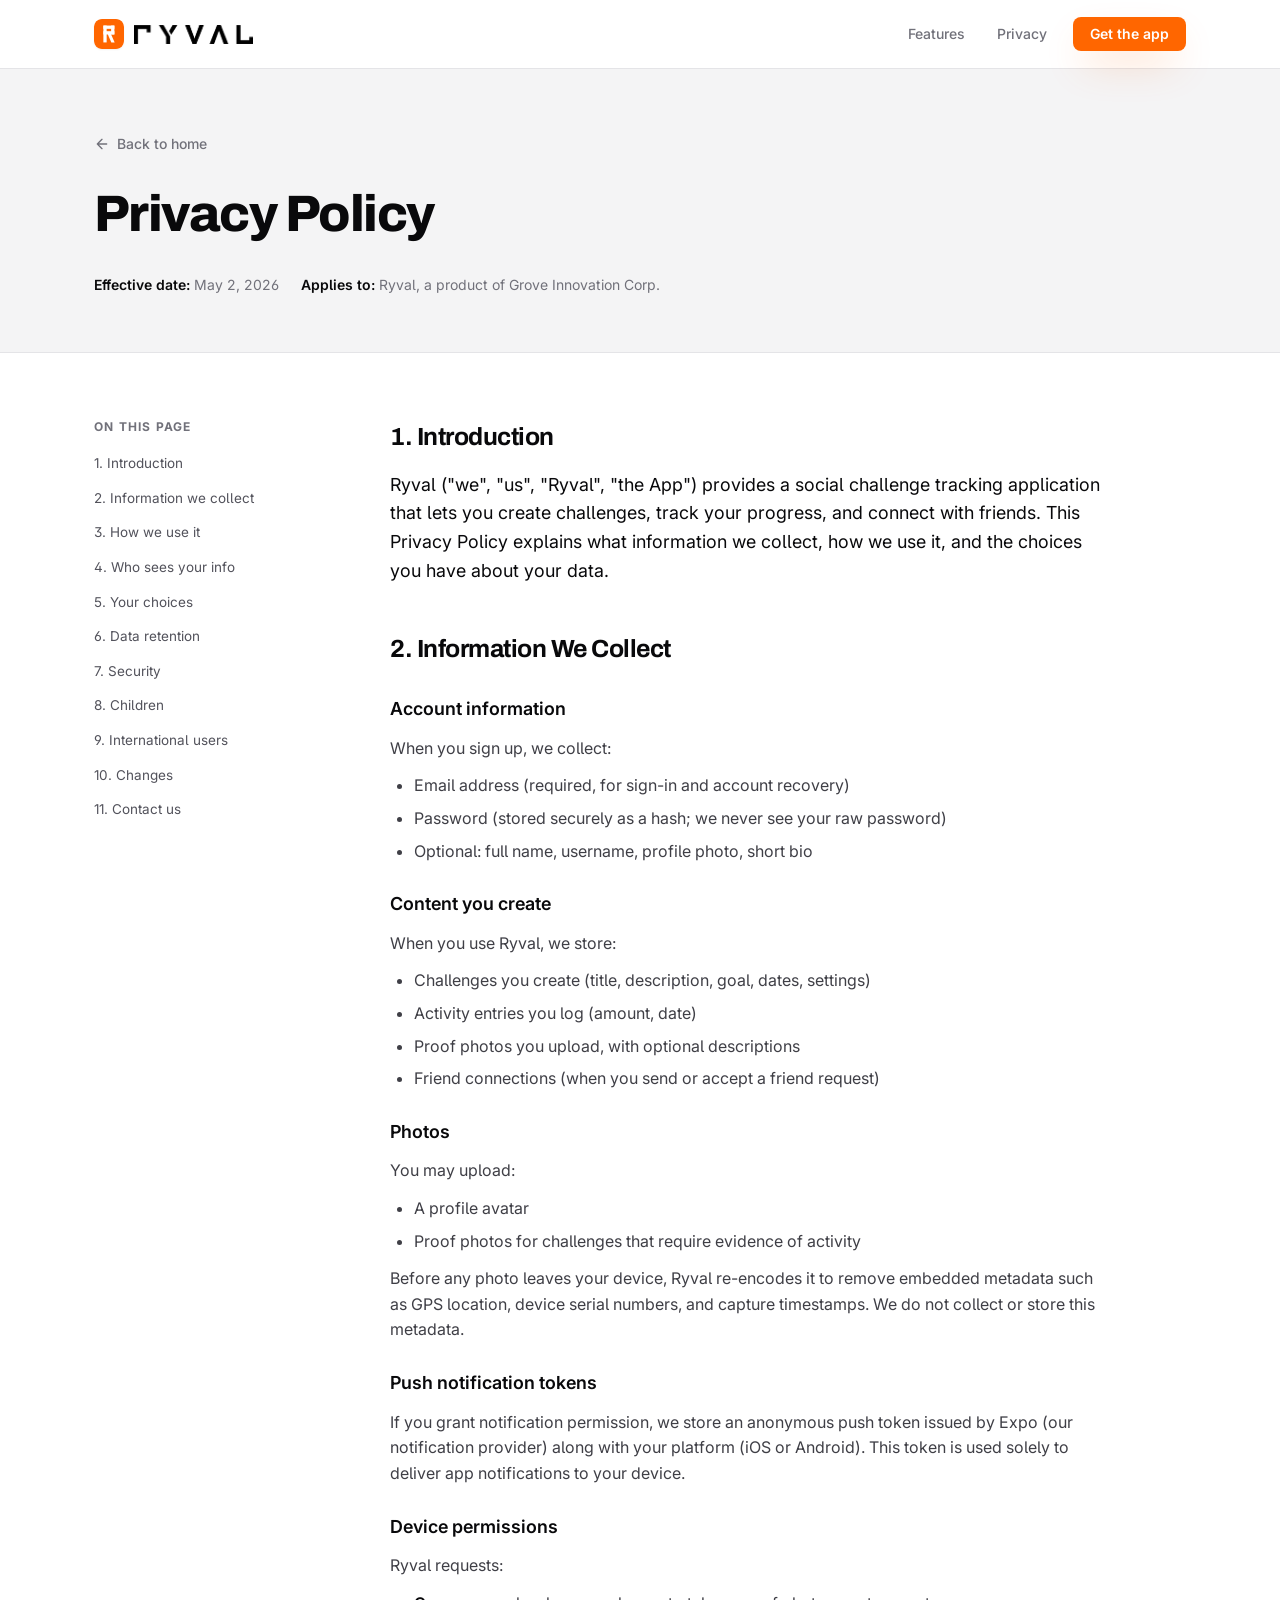
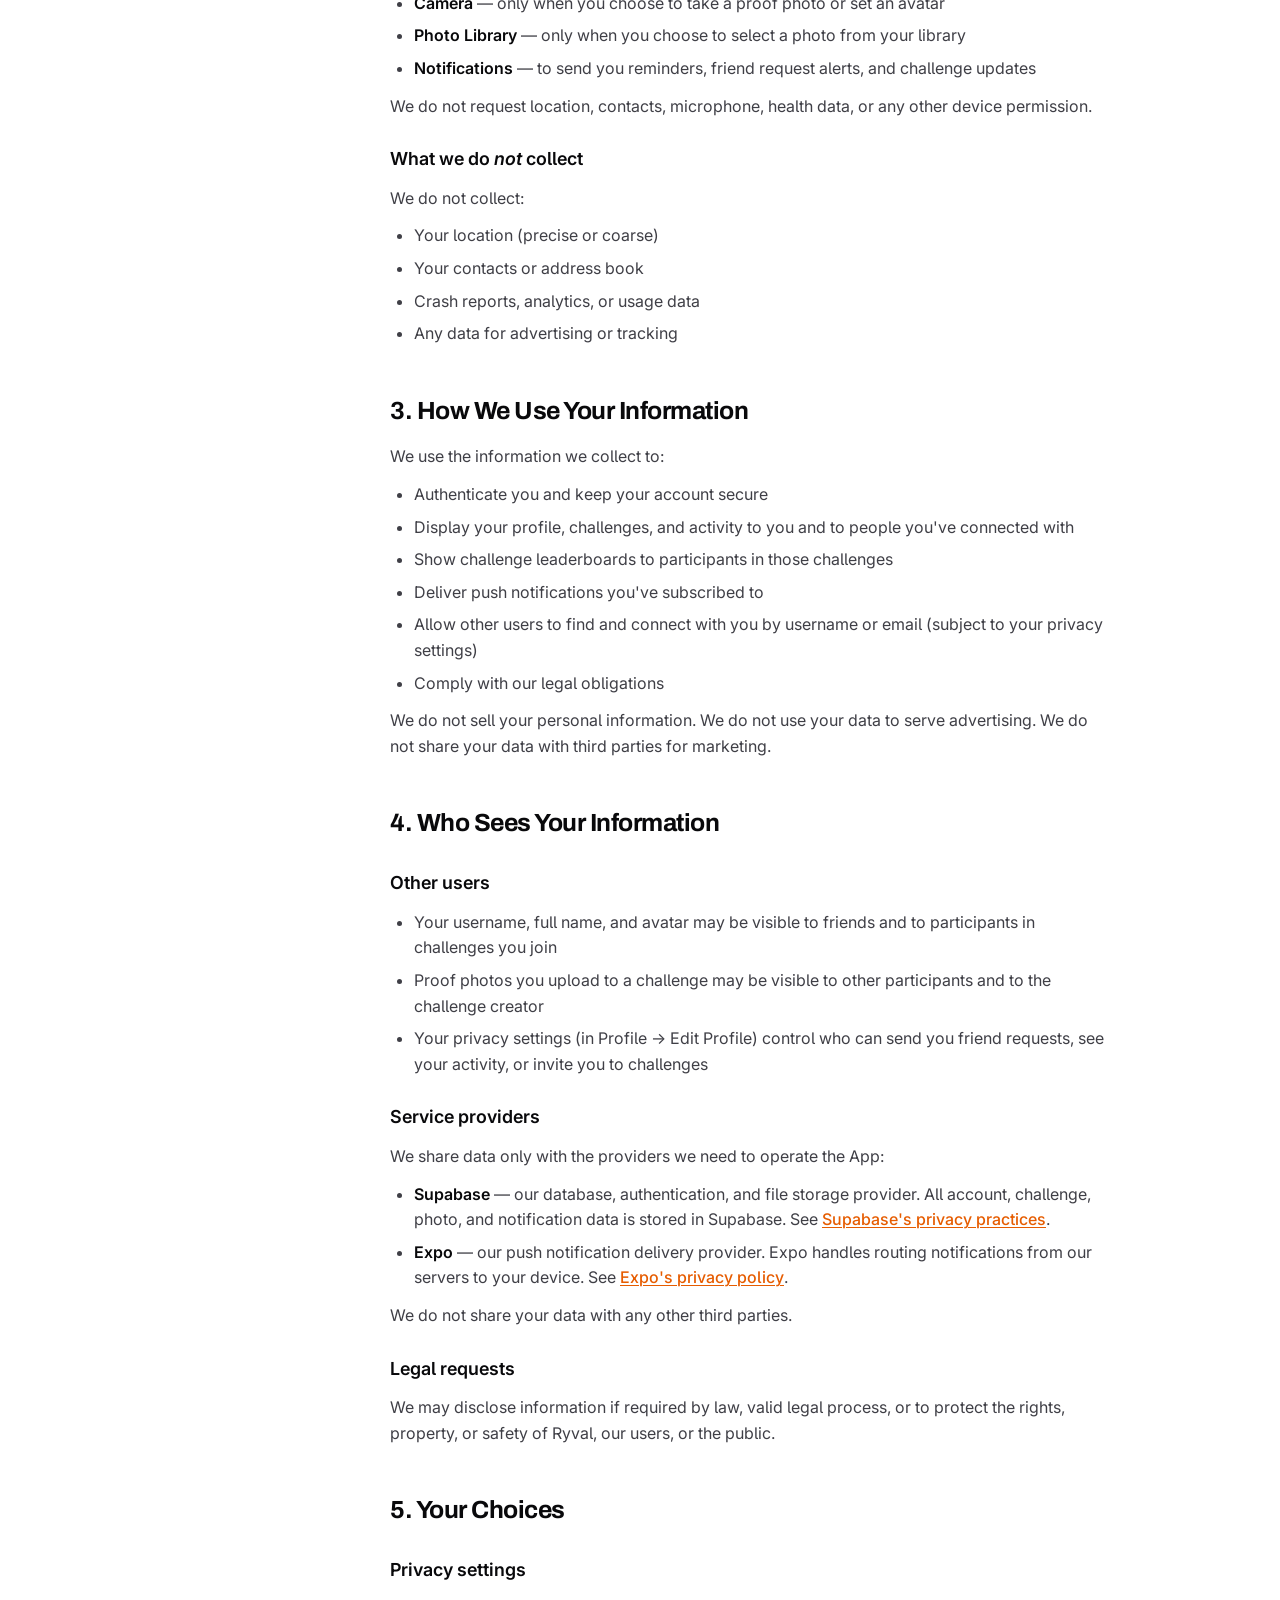
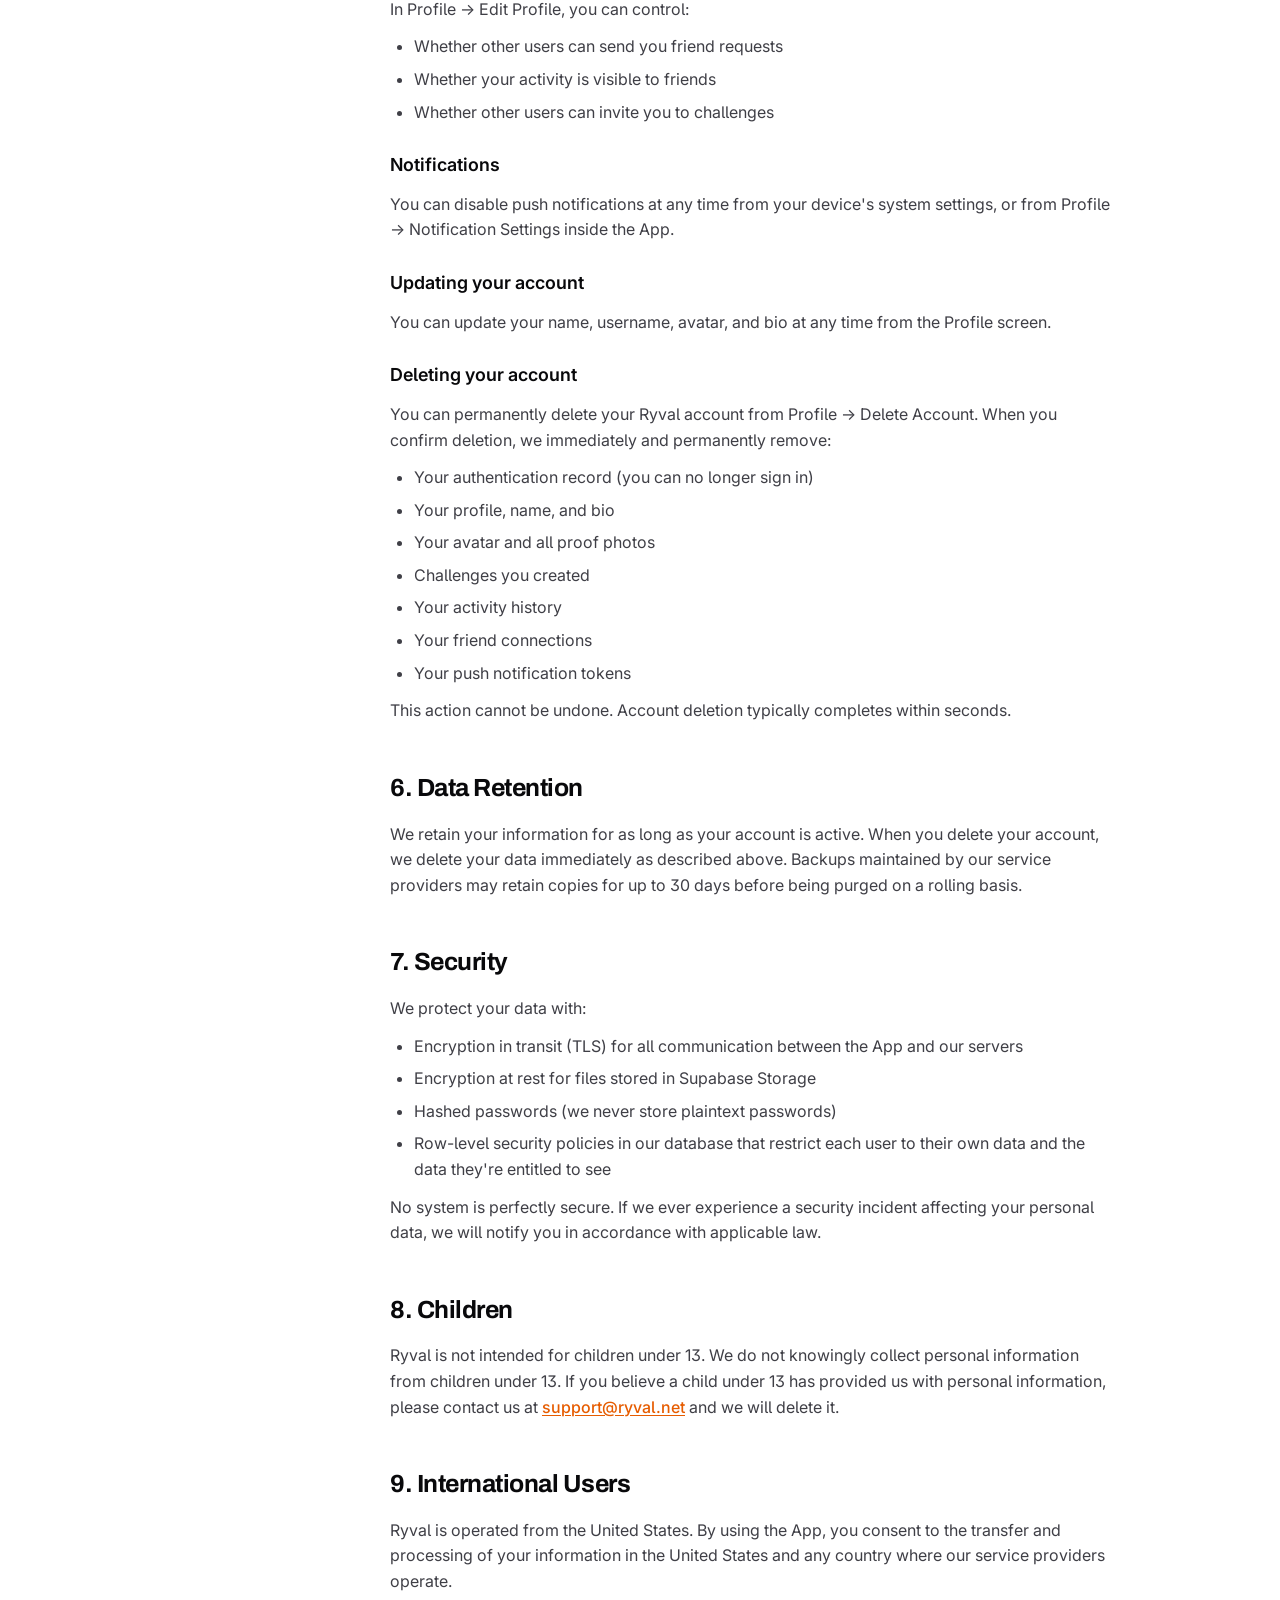
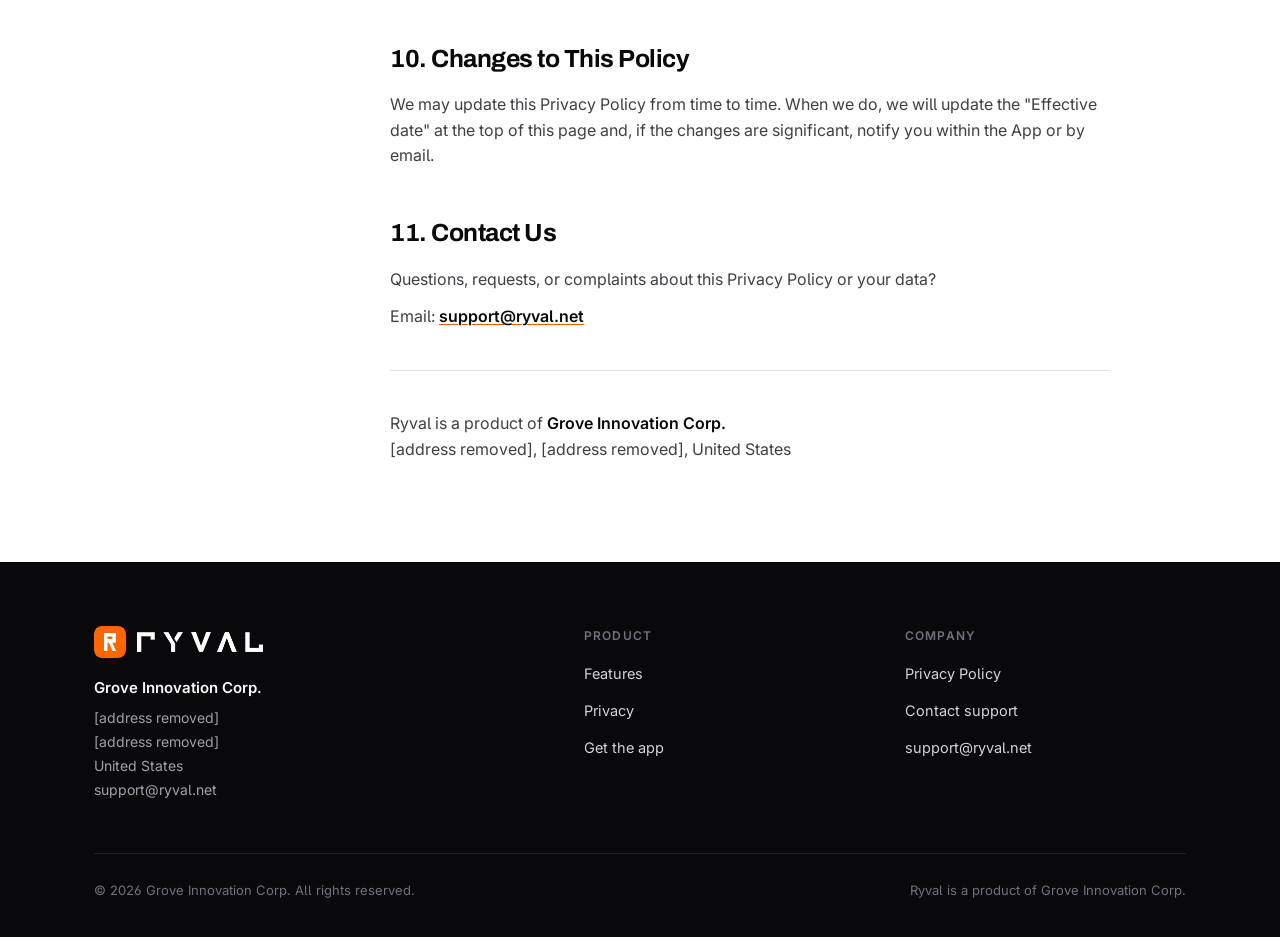
==== privacy/index.html @ f1c5296e "Build Ryval landing page and privacy policy for App Store verification Replace the placeholder hello" ====
<!DOCTYPE html>
<html lang="en">
<head>
  <meta charset="UTF-8" />
  <meta name="viewport" content="width=device-width, initial-scale=1.0" />
  <title>Privacy Policy — Ryval</title>
  <meta name="description" content="How Ryval, a product of Grove Innovation Corp., collects, uses, and protects your data. We don't track you, run ads, or sell your data." />

  <link rel="canonical" href="https://ryval.net/privacy" />
  <link rel="icon" href="/assets/favicon.svg" type="image/svg+xml" />
  <link rel="apple-touch-icon" href="/assets/favicon.svg" />
  <meta name="theme-color" content="#ff6600" />

  <link rel="preconnect" href="https://fonts.googleapis.com" />
  <link rel="preconnect" href="https://fonts.gstatic.com" crossorigin />
  <link href="https://fonts.googleapis.com/css2?family=Archivo:wght@600;700;800;900&family=Inter:wght@400;500;600;700&display=swap" rel="stylesheet" />

  <link rel="stylesheet" href="/styles.css" />
</head>
<body>

  <!-- ============ Header ============ -->
  <header class="site-header" id="siteHeader" data-scrolled="true">
    <div class="wrap nav">
      <a class="brand" href="/" aria-label="Ryval home">
        <img class="brand__mark" src="/assets/favicon.svg" alt="" width="30" height="30" />
        <img class="brand__wordmark" src="/assets/ryval-wordmark.png" alt="Ryval" />
      </a>
      <nav class="nav__links" aria-label="Primary">
        <a class="nav__link nav__link--hide-sm" href="/#features">Features</a>
        <a class="nav__link nav__link--hide-sm" href="/#privacy">Privacy</a>
        <a class="btn btn--primary btn--sm nav__cta" href="/#get">Get the app</a>
      </nav>
    </div>
  </header>

  <main>
    <!-- ============ Legal hero ============ -->
    <section class="legal-hero">
      <div class="wrap">
        <a class="back-link" href="/">
          <svg viewBox="0 0 24 24" fill="none" stroke="currentColor" stroke-width="2" stroke-linecap="round" stroke-linejoin="round" aria-hidden="true"><path d="M19 12H5M12 19l-7-7 7-7"/></svg>
          Back to home
        </a>
        <h1>Privacy Policy</h1>
        <div class="legal-hero__meta">
          <span><b>Effective date:</b> May 2, 2026</span>
          <span><b>Applies to:</b> Ryval, a product of Grove Innovation Corp.</span>
        </div>
      </div>
    </section>

    <section class="legal">
      <div class="wrap legal__layout">
        <!-- TOC -->
        <aside class="legal__toc" aria-label="On this page">
          <h4>On this page</h4>
          <ul>
            <li><a href="#introduction">1. Introduction</a></li>
            <li><a href="#information-we-collect">2. Information we collect</a></li>
            <li><a href="#how-we-use">3. How we use it</a></li>
            <li><a href="#who-sees">4. Who sees your info</a></li>
            <li><a href="#your-choices">5. Your choices</a></li>
            <li><a href="#data-retention">6. Data retention</a></li>
            <li><a href="#security">7. Security</a></li>
            <li><a href="#children">8. Children</a></li>
            <li><a href="#international">9. International users</a></li>
            <li><a href="#changes">10. Changes</a></li>
            <li><a href="#contact">11. Contact us</a></li>
          </ul>
        </aside>

        <!-- Policy body -->
        <div class="prose">
          <h2 id="introduction">1. Introduction</h2>
          <p class="lead">
            Ryval ("we", "us", "Ryval", "the App") provides a social challenge tracking application
            that lets you create challenges, track your progress, and connect with friends. This
            Privacy Policy explains what information we collect, how we use it, and the choices you
            have about your data.
          </p>

          <h2 id="information-we-collect">2. Information We Collect</h2>

          <h3>Account information</h3>
          <p>When you sign up, we collect:</p>
          <ul>
            <li>Email address (required, for sign-in and account recovery)</li>
            <li>Password (stored securely as a hash; we never see your raw password)</li>
            <li>Optional: full name, username, profile photo, short bio</li>
          </ul>

          <h3>Content you create</h3>
          <p>When you use Ryval, we store:</p>
          <ul>
            <li>Challenges you create (title, description, goal, dates, settings)</li>
            <li>Activity entries you log (amount, date)</li>
            <li>Proof photos you upload, with optional descriptions</li>
            <li>Friend connections (when you send or accept a friend request)</li>
          </ul>

          <h3>Photos</h3>
          <p>You may upload:</p>
          <ul>
            <li>A profile avatar</li>
            <li>Proof photos for challenges that require evidence of activity</li>
          </ul>
          <p>
            Before any photo leaves your device, Ryval re-encodes it to remove embedded metadata such
            as GPS location, device serial numbers, and capture timestamps. We do not collect or store
            this metadata.
          </p>

          <h3>Push notification tokens</h3>
          <p>
            If you grant notification permission, we store an anonymous push token issued by Expo (our
            notification provider) along with your platform (iOS or Android). This token is used solely
            to deliver app notifications to your device.
          </p>

          <h3>Device permissions</h3>
          <p>Ryval requests:</p>
          <ul>
            <li><strong>Camera</strong> — only when you choose to take a proof photo or set an avatar</li>
            <li><strong>Photo Library</strong> — only when you choose to select a photo from your library</li>
            <li><strong>Notifications</strong> — to send you reminders, friend request alerts, and challenge updates</li>
          </ul>
          <p>We do not request location, contacts, microphone, health data, or any other device permission.</p>

          <h3>What we do <em>not</em> collect</h3>
          <p>We do not collect:</p>
          <ul>
            <li>Your location (precise or coarse)</li>
            <li>Your contacts or address book</li>
            <li>Crash reports, analytics, or usage data</li>
            <li>Any data for advertising or tracking</li>
          </ul>

          <h2 id="how-we-use">3. How We Use Your Information</h2>
          <p>We use the information we collect to:</p>
          <ul>
            <li>Authenticate you and keep your account secure</li>
            <li>Display your profile, challenges, and activity to you and to people you've connected with</li>
            <li>Show challenge leaderboards to participants in those challenges</li>
            <li>Deliver push notifications you've subscribed to</li>
            <li>Allow other users to find and connect with you by username or email (subject to your privacy settings)</li>
            <li>Comply with our legal obligations</li>
          </ul>
          <p>
            We do not sell your personal information. We do not use your data to serve advertising. We
            do not share your data with third parties for marketing.
          </p>

          <h2 id="who-sees">4. Who Sees Your Information</h2>

          <h3>Other users</h3>
          <ul>
            <li>Your username, full name, and avatar may be visible to friends and to participants in challenges you join</li>
            <li>Proof photos you upload to a challenge may be visible to other participants and to the challenge creator</li>
            <li>Your privacy settings (in Profile → Edit Profile) control who can send you friend requests, see your activity, or invite you to challenges</li>
          </ul>

          <h3>Service providers</h3>
          <p>We share data only with the providers we need to operate the App:</p>
          <ul>
            <li><strong>Supabase</strong> — our database, authentication, and file storage provider. All account, challenge, photo, and notification data is stored in Supabase. See <a href="https://supabase.com/privacy" target="_blank" rel="noopener noreferrer">Supabase's privacy practices</a>.</li>
            <li><strong>Expo</strong> — our push notification delivery provider. Expo handles routing notifications from our servers to your device. See <a href="https://expo.dev/privacy" target="_blank" rel="noopener noreferrer">Expo's privacy policy</a>.</li>
          </ul>
          <p>We do not share your data with any other third parties.</p>

          <h3>Legal requests</h3>
          <p>
            We may disclose information if required by law, valid legal process, or to protect the
            rights, property, or safety of Ryval, our users, or the public.
          </p>

          <h2 id="your-choices">5. Your Choices</h2>

          <h3>Privacy settings</h3>
          <p>In Profile → Edit Profile, you can control:</p>
          <ul>
            <li>Whether other users can send you friend requests</li>
            <li>Whether your activity is visible to friends</li>
            <li>Whether other users can invite you to challenges</li>
          </ul>

          <h3>Notifications</h3>
          <p>
            You can disable push notifications at any time from your device's system settings, or from
            Profile → Notification Settings inside the App.
          </p>

          <h3>Updating your account</h3>
          <p>You can update your name, username, avatar, and bio at any time from the Profile screen.</p>

          <h3>Deleting your account</h3>
          <p>
            You can permanently delete your Ryval account from Profile → Delete Account. When you
            confirm deletion, we immediately and permanently remove:
          </p>
          <ul>
            <li>Your authentication record (you can no longer sign in)</li>
            <li>Your profile, name, and bio</li>
            <li>Your avatar and all proof photos</li>
            <li>Challenges you created</li>
            <li>Your activity history</li>
            <li>Your friend connections</li>
            <li>Your push notification tokens</li>
          </ul>
          <p>This action cannot be undone. Account deletion typically completes within seconds.</p>

          <h2 id="data-retention">6. Data Retention</h2>
          <p>
            We retain your information for as long as your account is active. When you delete your
            account, we delete your data immediately as described above. Backups maintained by our
            service providers may retain copies for up to 30 days before being purged on a rolling
            basis.
          </p>

          <h2 id="security">7. Security</h2>
          <p>We protect your data with:</p>
          <ul>
            <li>Encryption in transit (TLS) for all communication between the App and our servers</li>
            <li>Encryption at rest for files stored in Supabase Storage</li>
            <li>Hashed passwords (we never store plaintext passwords)</li>
            <li>Row-level security policies in our database that restrict each user to their own data and the data they're entitled to see</li>
          </ul>
          <p>
            No system is perfectly secure. If we ever experience a security incident affecting your
            personal data, we will notify you in accordance with applicable law.
          </p>

          <h2 id="children">8. Children</h2>
          <p>
            Ryval is not intended for children under 13. We do not knowingly collect personal
            information from children under 13. If you believe a child under 13 has provided us with
            personal information, please contact us at
            <a href="mailto:support@ryval.net">support@ryval.net</a> and we will delete it.
          </p>

          <h2 id="international">9. International Users</h2>
          <p>
            Ryval is operated from the United States. By using the App, you consent to the transfer and
            processing of your information in the United States and any country where our service
            providers operate.
          </p>

          <h2 id="changes">10. Changes to This Policy</h2>
          <p>
            We may update this Privacy Policy from time to time. When we do, we will update the
            "Effective date" at the top of this page and, if the changes are significant, notify you
            within the App or by email.
          </p>

          <h2 id="contact">11. Contact Us</h2>
          <p>Questions, requests, or complaints about this Privacy Policy or your data?</p>
          <p>
            Email: <a href="mailto:support@ryval.net"><strong>support@ryval.net</strong></a>
          </p>
          <hr />
          <p>
            Ryval is a product of <strong>Grove Innovation Corp.</strong><br />
            [address removed], [address removed], United States
          </p>
        </div>
      </div>
    </section>
  </main>

  <!-- ============ Footer ============ -->
  <footer class="site-footer">
    <div class="wrap">
      <div class="footer__grid">
        <div class="footer__brand">
          <div class="footer__brand-mark">
            <img class="brand__mark" src="/assets/favicon.svg" alt="" width="32" height="32" />
            <img class="footer__wordmark" src="/assets/ryval-wordmark.png" alt="Ryval" />
          </div>
          <div class="footer__entity">Grove Innovation Corp.</div>
          <address class="footer__addr">
            [address removed]<br />
            [address removed]<br />
            United States<br />
            <a href="mailto:support@ryval.net">support@ryval.net</a>
          </address>
        </div>

        <div class="footer__col">
          <h4>Product</h4>
          <ul>
            <li><a href="/#features">Features</a></li>
            <li><a href="/#privacy">Privacy</a></li>
            <li><a href="/#get">Get the app</a></li>
          </ul>
        </div>

        <div class="footer__col">
          <h4>Company</h4>
          <ul>
            <li><a href="/privacy">Privacy Policy</a></li>
            <li><a href="mailto:support@ryval.net">Contact support</a></li>
            <li><a href="mailto:support@ryval.net">support@ryval.net</a></li>
          </ul>
        </div>
      </div>

      <div class="footer__bottom">
        <span>© 2026 Grove Innovation Corp. All rights reserved.</span>
        <span>Ryval is a product of Grove Innovation Corp.</span>
      </div>
    </div>
  </footer>
</body>
</html>
---- styles.css ----
/* ============================================================
   Ryval — Grove Innovation Corp.
   Landing + Privacy styles. Light theme per brand-kit.md.
   ============================================================ */

/* ---- Design tokens ---- */
:root {
  --orange: #ff6600;
  --orange-600: #e65c00;
  --orange-tint: #fff3ea;

  --bg: #ffffff;
  --ink: #09090b;
  --muted: #f4f4f5;
  --muted-fg: #71717a;
  --border: #e4e4e7;
  --splash: #1a1a1a;

  --radius-sm: 4px;
  --radius-md: 8px;
  --radius-lg: 12px;
  --radius-xl: 16px;
  --radius-2xl: 24px;
  --radius-full: 9999px;

  --font-body: "Inter", ui-sans-serif, system-ui, -apple-system, "Segoe UI", Helvetica, Arial, sans-serif;
  --font-display: "Archivo", "Inter", ui-sans-serif, system-ui, -apple-system, sans-serif;

  --shadow-sm: 0 1px 2px rgba(9, 9, 11, 0.06);
  --shadow-md: 0 8px 24px -6px rgba(9, 9, 11, 0.12);
  --shadow-lg: 0 28px 60px -18px rgba(9, 9, 11, 0.28);
  --shadow-orange: 0 18px 40px -12px rgba(255, 102, 0, 0.45);

  --maxw: 1140px;
  --ease: cubic-bezier(0.22, 1, 0.36, 1);
}

/* ---- Reset ---- */
*, *::before, *::after { box-sizing: border-box; margin: 0; padding: 0; }

html { scroll-behavior: smooth; -webkit-text-size-adjust: 100%; }

body {
  font-family: var(--font-body);
  background: var(--bg);
  color: var(--ink);
  font-size: 16px;
  line-height: 1.6;
  font-feature-settings: "cv05" 1, "ss01" 1;
  -webkit-font-smoothing: antialiased;
  -moz-osx-font-smoothing: grayscale;
  overflow-x: hidden;
}

img { max-width: 100%; display: block; }
a { color: inherit; text-decoration: none; }

:focus-visible {
  outline: 3px solid var(--orange);
  outline-offset: 2px;
  border-radius: var(--radius-sm);
}

::selection { background: var(--orange); color: #fff; }

/* ---- Layout helpers ---- */
.wrap { width: 100%; max-width: var(--maxw); margin-inline: auto; padding-inline: 24px; }

.eyebrow {
  display: inline-flex;
  align-items: center;
  gap: 8px;
  font-size: 12px;
  font-weight: 600;
  letter-spacing: 0.14em;
  text-transform: uppercase;
  color: var(--orange-600);
}
.eyebrow::before {
  content: "";
  width: 22px;
  height: 2px;
  background: var(--orange);
  display: inline-block;
}

/* ============================================================
   Header
   ============================================================ */
.site-header {
  position: sticky;
  top: 0;
  z-index: 50;
  background: rgba(255, 255, 255, 0.78);
  backdrop-filter: saturate(180%) blur(14px);
  -webkit-backdrop-filter: saturate(180%) blur(14px);
  border-bottom: 1px solid transparent;
  transition: border-color 0.3s var(--ease), background 0.3s var(--ease);
}
.site-header[data-scrolled="true"] {
  border-bottom-color: var(--border);
  background: rgba(255, 255, 255, 0.92);
}
.nav {
  display: flex;
  align-items: center;
  justify-content: space-between;
  height: 68px;
}
.brand {
  display: inline-flex;
  align-items: center;
  gap: 10px;
}
.brand__mark { width: 30px; height: 30px; border-radius: 8px; box-shadow: var(--shadow-sm); }
.brand__wordmark { height: 19px; width: auto; }
.brand__name-sr { position: absolute; width: 1px; height: 1px; overflow: hidden; clip: rect(0 0 0 0); }

.nav__links { display: flex; align-items: center; gap: 8px; }
.nav__link {
  font-size: 14px;
  font-weight: 500;
  color: var(--muted-fg);
  padding: 8px 12px;
  border-radius: var(--radius-md);
  white-space: nowrap;
  transition: color 0.2s, background 0.2s;
}
.nav__link:hover { color: var(--ink); background: var(--muted); }
.nav__cta { margin-left: 6px; }
/* On phones, collapse to logo + primary CTA. Privacy stays linked
   from the mid-page band and the footer. */
@media (max-width: 720px) {
  .nav__link { display: none; }
}

/* ============================================================
   Buttons
   ============================================================ */
.btn {
  display: inline-flex;
  align-items: center;
  justify-content: center;
  gap: 9px;
  font-family: var(--font-body);
  font-size: 15px;
  font-weight: 600;
  line-height: 1;
  padding: 13px 22px;
  border-radius: var(--radius-md);
  border: 1px solid transparent;
  cursor: pointer;
  transition: transform 0.18s var(--ease), box-shadow 0.25s var(--ease),
              background 0.2s, color 0.2s, border-color 0.2s;
  white-space: nowrap;
}
.btn:active { transform: translateY(1px); }

.btn--primary { background: var(--orange); color: #fff; box-shadow: var(--shadow-orange); }
.btn--primary:hover { background: var(--orange-600); transform: translateY(-2px); box-shadow: 0 22px 46px -12px rgba(255, 102, 0, 0.55); }

.btn--ghost { background: transparent; color: var(--ink); border-color: var(--border); }
.btn--ghost:hover { border-color: var(--ink); transform: translateY(-2px); }

.btn--light { background: #fff; color: var(--ink); }
.btn--light:hover { transform: translateY(-2px); box-shadow: var(--shadow-md); }

.btn--sm { padding: 9px 16px; font-size: 14px; }
.btn svg { width: 17px; height: 17px; }

/* App-store style "coming soon" pill */
.store-btn {
  display: inline-flex;
  align-items: center;
  gap: 11px;
  padding: 11px 18px 11px 16px;
  border-radius: var(--radius-md);
  background: var(--ink);
  color: #fff;
  border: 1px solid var(--ink);
  cursor: default;
  transition: transform 0.18s var(--ease), box-shadow 0.25s var(--ease);
}
.store-btn:hover { transform: translateY(-2px); box-shadow: var(--shadow-md); }
.store-btn svg { width: 24px; height: 24px; flex: none; }
.store-btn__text { display: flex; flex-direction: column; line-height: 1.1; text-align: left; }
.store-btn__top { font-size: 10px; letter-spacing: 0.06em; text-transform: uppercase; opacity: 0.7; }
.store-btn__bottom { font-size: 16px; font-weight: 600; font-family: var(--font-display); }

/* ============================================================
   Hero
   ============================================================ */
.hero { position: relative; padding: 84px 0 96px; overflow: hidden; }
.hero__bg {
  position: absolute;
  inset: 0;
  z-index: 0;
  pointer-events: none;
  background:
    radial-gradient(60% 55% at 78% 18%, rgba(255, 102, 0, 0.14), transparent 60%),
    radial-gradient(50% 50% at 8% 92%, rgba(255, 102, 0, 0.06), transparent 55%);
}
.hero__grid {
  position: absolute;
  inset: 0;
  z-index: 0;
  pointer-events: none;
  background-image:
    linear-gradient(to right, rgba(9, 9, 11, 0.04) 1px, transparent 1px),
    linear-gradient(to bottom, rgba(9, 9, 11, 0.04) 1px, transparent 1px);
  background-size: 56px 56px;
  mask-image: radial-gradient(70% 60% at 50% 30%, #000 0%, transparent 75%);
  -webkit-mask-image: radial-gradient(70% 60% at 50% 30%, #000 0%, transparent 75%);
}
.hero .wrap { position: relative; z-index: 1; }
.hero__layout {
  display: grid;
  grid-template-columns: 1.05fr 0.95fr;
  gap: 56px;
  align-items: center;
}
.hero__copy { max-width: 560px; }
.hero h1 {
  font-family: var(--font-display);
  font-weight: 800;
  font-size: clamp(2.6rem, 6.2vw, 4.6rem);
  line-height: 1.02;
  letter-spacing: -0.03em;
  margin: 20px 0 0;
}
.hero h1 .accent { color: var(--orange); }
.hero__lead {
  font-size: clamp(1.05rem, 1.6vw, 1.2rem);
  color: #3f3f46;
  margin-top: 22px;
  max-width: 50ch;
}
.hero__actions { display: flex; flex-wrap: wrap; gap: 14px; margin-top: 32px; }
.hero__note { display: flex; align-items: center; gap: 8px; margin-top: 20px; font-size: 13.5px; color: var(--muted-fg); }
.hero__note svg { width: 16px; height: 16px; color: var(--orange); flex: none; }

/* ---- Animated reveal ---- */
.reveal { opacity: 0; transform: translateY(16px); animation: reveal 0.8s var(--ease) forwards; }
.reveal[data-d="1"] { animation-delay: 0.05s; }
.reveal[data-d="2"] { animation-delay: 0.15s; }
.reveal[data-d="3"] { animation-delay: 0.25s; }
.reveal[data-d="4"] { animation-delay: 0.35s; }
.reveal[data-d="5"] { animation-delay: 0.45s; }
@keyframes reveal { to { opacity: 1; transform: none; } }

/* ============================================================
   Phone mockup (hand-built app UI)
   ============================================================ */
.phone-stage { position: relative; display: flex; justify-content: center; }
.phone-stage::before {
  content: "";
  position: absolute;
  width: 86%;
  height: 86%;
  top: 7%;
  left: 7%;
  background: radial-gradient(circle, rgba(255, 102, 0, 0.32), transparent 70%);
  filter: blur(46px);
  z-index: 0;
}
.phone {
  position: relative;
  z-index: 1;
  width: 312px;
  max-width: 84vw;
  background: #0c0c0e;
  border-radius: 44px;
  padding: 12px;
  box-shadow: var(--shadow-lg), inset 0 0 0 2px rgba(255, 255, 255, 0.06);
  animation: float 7s ease-in-out infinite;
}
@keyframes float { 0%, 100% { transform: translateY(0); } 50% { transform: translateY(-12px); } }

.phone__screen {
  position: relative;
  background: #fff;
  border-radius: 33px;
  overflow: hidden;
  aspect-ratio: 312 / 640;
}
.phone__notch {
  position: absolute;
  top: 10px; left: 50%; transform: translateX(-50%);
  width: 104px; height: 26px;
  background: #0c0c0e;
  border-radius: var(--radius-full);
  z-index: 5;
}

/* app status bar */
.app__status {
  display: flex; align-items: center; justify-content: space-between;
  padding: 14px 22px 6px;
  font-size: 12px; font-weight: 600;
}
.app__status-icons { display: flex; gap: 5px; align-items: center; color: var(--ink); }
.app__status-icons span { width: 16px; height: 10px; border: 1.5px solid var(--ink); border-radius: 3px; opacity: 0.85; }

/* app top bar */
.app__bar {
  display: flex; align-items: center; justify-content: space-between;
  padding: 8px 18px 14px;
}
.app__logo { height: 14px; width: auto; }
.app__icons { display: flex; gap: 8px; }
.app__icon {
  width: 28px; height: 28px; border-radius: 8px;
  background: var(--muted);
  display: grid; place-items: center;
  color: #52525b;
}
.app__icon svg { width: 15px; height: 15px; }
.app__avatar { width: 28px; height: 28px; border-radius: var(--radius-full); background: linear-gradient(135deg, var(--orange), #ffb27a); }

.app__body { padding: 4px 18px 0; }
.app__h {
  display: flex; align-items: center; justify-content: space-between;
  margin-bottom: 14px;
}
.app__title { font-family: var(--font-display); font-weight: 700; font-size: 20px; letter-spacing: -0.02em; }
.app__create {
  display: inline-flex; align-items: center; gap: 5px;
  background: var(--orange); color: #fff;
  font-size: 11.5px; font-weight: 600;
  padding: 7px 11px; border-radius: var(--radius-full);
}
.app__create svg { width: 12px; height: 12px; }

.app__tabs { display: flex; gap: 18px; border-bottom: 1px solid var(--border); margin-bottom: 16px; }
.app__tab { font-size: 13px; font-weight: 500; color: var(--muted-fg); padding-bottom: 9px; }
.app__tab--on { color: var(--ink); font-weight: 600; border-bottom: 2px solid var(--orange); margin-bottom: -1px; }

/* challenge card */
.ch {
  border: 1px solid var(--border);
  border-radius: var(--radius-lg);
  padding: 15px;
  box-shadow: var(--shadow-sm);
  margin-bottom: 12px;
}
.ch__top { display: flex; align-items: flex-start; justify-content: space-between; gap: 8px; }
.ch__name { font-size: 16px; font-weight: 700; letter-spacing: -0.01em; }
.ch__sub { font-size: 12px; color: var(--muted-fg); margin-top: 2px; }
.ch__badge {
  font-size: 10px; font-weight: 700; letter-spacing: 0.04em; text-transform: uppercase;
  color: #fff; background: var(--ink);
  padding: 4px 9px; border-radius: var(--radius-full); flex: none;
}
.ch__row { display: flex; align-items: center; justify-content: space-between; font-size: 12px; margin-top: 13px; }
.ch__row-label { color: var(--muted-fg); }
.ch__row-val { font-weight: 600; }
.bar { height: 7px; background: var(--muted); border-radius: var(--radius-full); margin-top: 8px; overflow: hidden; }
.bar__fill { height: 100%; width: 68%; background: linear-gradient(90deg, var(--orange), #ff9248); border-radius: inherit; }
.ch__foot { display: flex; align-items: center; justify-content: space-between; margin-top: 14px; }
.ch__rank { font-size: 12px; color: var(--muted-fg); }
.ch__rank b { color: var(--orange-600); }
.ch__log {
  background: var(--ink); color: #fff;
  font-size: 12px; font-weight: 600;
  padding: 9px 15px; border-radius: var(--radius-md);
}
.ch--ghost { opacity: 0.55; }

/* ============================================================
   Logo strip / trust
   ============================================================ */
.trust { border-top: 1px solid var(--border); border-bottom: 1px solid var(--border); background: var(--muted); }
.trust__inner { display: flex; flex-wrap: wrap; align-items: center; justify-content: center; gap: 14px 36px; padding: 22px 0; }
.trust__item { display: inline-flex; align-items: center; gap: 9px; font-size: 13.5px; font-weight: 500; color: #52525b; }
.trust__item svg { width: 17px; height: 17px; color: var(--orange); }

/* ============================================================
   Section scaffolding
   ============================================================ */
.section { padding: 88px 0; }
.section__head { max-width: 640px; margin-bottom: 48px; }
.section__head--center { margin-inline: auto; text-align: center; }
.section h2 {
  font-family: var(--font-display);
  font-weight: 800;
  font-size: clamp(2rem, 3.6vw, 2.9rem);
  line-height: 1.08;
  letter-spacing: -0.025em;
  margin-top: 16px;
}
.section__sub { font-size: 1.08rem; color: var(--muted-fg); margin-top: 16px; }

/* ---- Features grid ---- */
.features { display: grid; grid-template-columns: repeat(3, 1fr); gap: 18px; }
.feature {
  position: relative;
  border: 1px solid var(--border);
  border-radius: var(--radius-xl);
  padding: 26px;
  background: var(--bg);
  transition: transform 0.3s var(--ease), box-shadow 0.3s var(--ease), border-color 0.3s var(--ease);
  overflow: hidden;
}
.feature::after {
  content: "";
  position: absolute; inset: 0;
  background: radial-gradient(120% 80% at 100% 0%, rgba(255, 102, 0, 0.06), transparent 50%);
  opacity: 0; transition: opacity 0.3s var(--ease);
}
.feature:hover { transform: translateY(-5px); box-shadow: var(--shadow-md); border-color: #d4d4d8; }
.feature:hover::after { opacity: 1; }
.feature__icon {
  width: 46px; height: 46px;
  border-radius: var(--radius-md);
  background: var(--orange-tint);
  color: var(--orange-600);
  display: grid; place-items: center;
  margin-bottom: 18px;
}
.feature__icon svg { width: 23px; height: 23px; }
.feature h3 { font-size: 1.18rem; font-weight: 700; letter-spacing: -0.01em; }
.feature p { color: var(--muted-fg); font-size: 0.96rem; margin-top: 8px; }
.feature--wide { grid-column: span 1; }
@media (min-width: 861px) {
  .features { grid-auto-flow: row; }
}

/* ============================================================
   Privacy callout (dark)
   ============================================================ */
.privacy-band {
  position: relative;
  background: var(--splash);
  color: #fafafa;
  overflow: hidden;
}
.privacy-band::before {
  content: "";
  position: absolute; inset: 0;
  background: radial-gradient(50% 70% at 85% 10%, rgba(255, 102, 0, 0.22), transparent 60%);
}
.privacy-band__inner { position: relative; padding: 92px 0; text-align: center; }
.privacy-band .eyebrow { color: #ff9248; }
.privacy-band h2 {
  font-family: var(--font-display);
  font-weight: 800;
  font-size: clamp(1.9rem, 4vw, 3.1rem);
  line-height: 1.1;
  letter-spacing: -0.025em;
  max-width: 16ch;
  margin: 16px auto 0;
}
.privacy-band h2 .accent { color: var(--orange); }
.privacy-band p { color: #a1a1aa; max-width: 54ch; margin: 20px auto 0; font-size: 1.05rem; }
.privacy-chips { display: flex; flex-wrap: wrap; justify-content: center; gap: 10px; margin-top: 30px; }
.chip {
  display: inline-flex; align-items: center; gap: 8px;
  font-size: 13.5px; font-weight: 500;
  padding: 9px 15px;
  border-radius: var(--radius-full);
  border: 1px solid rgba(255, 255, 255, 0.16);
  background: rgba(255, 255, 255, 0.04);
}
.chip svg { width: 15px; height: 15px; color: var(--orange); }
.privacy-band .btn { margin-top: 34px; }

/* ============================================================
   Final CTA
   ============================================================ */
.cta { text-align: center; }
.cta__box {
  position: relative;
  border-radius: var(--radius-2xl);
  border: 1px solid var(--border);
  background:
    radial-gradient(80% 120% at 50% 0%, var(--orange-tint), transparent 60%),
    var(--bg);
  padding: 64px 32px;
  overflow: hidden;
}
.cta h2 { margin-top: 0; }
.cta p { color: var(--muted-fg); max-width: 46ch; margin: 16px auto 0; font-size: 1.05rem; }
.cta__actions { display: flex; flex-wrap: wrap; gap: 14px; justify-content: center; margin-top: 32px; }

/* ============================================================
   Footer
   ============================================================ */
.site-footer { background: var(--ink); color: #d4d4d8; padding: 64px 0 36px; }
.footer__grid {
  display: grid;
  grid-template-columns: 1.6fr 1fr 1fr;
  gap: 40px;
}
.footer__brand-mark { display: inline-flex; align-items: center; gap: 11px; margin-bottom: 18px; }
.footer__brand-mark img.brand__mark { width: 32px; height: 32px; }
.footer__wordmark { height: 20px; width: auto; filter: brightness(0) invert(1); }
.footer__entity { font-weight: 600; color: #fafafa; font-size: 15px; }
.footer__addr { font-style: normal; color: #a1a1aa; font-size: 14px; line-height: 1.7; margin-top: 6px; }
.footer__addr a { color: #a1a1aa; transition: color 0.2s; }
.footer__addr a:hover { color: var(--orange); }

.footer__col h4 {
  font-size: 12px; font-weight: 600; letter-spacing: 0.1em; text-transform: uppercase;
  color: #71717a; margin-bottom: 16px;
}
.footer__col ul { list-style: none; display: flex; flex-direction: column; gap: 11px; }
.footer__col a { color: #d4d4d8; font-size: 14.5px; transition: color 0.2s; }
.footer__col a:hover { color: var(--orange); }

.footer__bottom {
  display: flex; flex-wrap: wrap; align-items: center; justify-content: space-between; gap: 12px;
  margin-top: 52px; padding-top: 26px;
  border-top: 1px solid rgba(255, 255, 255, 0.1);
  font-size: 13px; color: #71717a;
}
.footer__bottom a { color: #71717a; }
.footer__bottom a:hover { color: #a1a1aa; }

/* ============================================================
   Legal / privacy page
   ============================================================ */
.legal-hero { background: var(--muted); border-bottom: 1px solid var(--border); padding: 64px 0 56px; }
.legal-hero h1 {
  font-family: var(--font-display);
  font-weight: 800;
  font-size: clamp(2.2rem, 4.5vw, 3.2rem);
  letter-spacing: -0.03em;
  margin-top: 14px;
}
.legal-hero__meta { display: flex; flex-wrap: wrap; gap: 10px 22px; margin-top: 18px; font-size: 14px; color: var(--muted-fg); }
.legal-hero__meta b { color: var(--ink); font-weight: 600; }

.legal { padding: 64px 0 88px; }
.legal__layout { display: grid; grid-template-columns: 240px 1fr; gap: 56px; align-items: start; }
.legal__toc { position: sticky; top: 92px; }
.legal__toc h4 { font-size: 12px; letter-spacing: 0.1em; text-transform: uppercase; color: var(--muted-fg); margin-bottom: 14px; }
.legal__toc ul { list-style: none; display: flex; flex-direction: column; gap: 9px; }
.legal__toc a { font-size: 13.5px; color: #52525b; line-height: 1.4; transition: color 0.2s; }
.legal__toc a:hover { color: var(--orange-600); }

.prose { max-width: 72ch; }
.prose h2 {
  font-family: var(--font-display);
  font-weight: 700;
  font-size: 1.55rem;
  letter-spacing: -0.02em;
  margin: 44px 0 14px;
  scroll-margin-top: 92px;
}
.prose h2:first-child { margin-top: 0; }
.prose h3 { font-size: 1.12rem; font-weight: 600; margin: 26px 0 8px; }
.prose p { color: #3f3f46; margin: 12px 0; }
.prose ul { margin: 12px 0 12px 2px; padding-left: 22px; color: #3f3f46; }
.prose li { margin: 7px 0; }
.prose a { color: var(--orange-600); font-weight: 500; text-decoration: underline; text-underline-offset: 2px; text-decoration-thickness: 1px; }
.prose a:hover { color: var(--orange); }
.prose strong { color: var(--ink); font-weight: 600; }
.prose hr { border: none; border-top: 1px solid var(--border); margin: 40px 0; }
.prose .lead { font-size: 1.12rem; color: var(--ink); }

.back-link { display: inline-flex; align-items: center; gap: 7px; font-size: 14px; font-weight: 500; color: var(--muted-fg); transition: color 0.2s, gap 0.2s; }
.back-link:hover { color: var(--orange-600); gap: 10px; }
.back-link svg { width: 16px; height: 16px; }

/* ============================================================
   Responsive
   ============================================================ */
@media (max-width: 980px) {
  .hero__layout { grid-template-columns: 1fr; gap: 48px; }
  .hero__copy { max-width: 620px; }
  .phone-stage { order: -1; }
  .footer__grid { grid-template-columns: 1fr 1fr; }
  .footer__brand { grid-column: 1 / -1; }
  .legal__layout { grid-template-columns: 1fr; gap: 32px; }
  .legal__toc { position: static; display: none; }
}
@media (max-width: 860px) {
  .features { grid-template-columns: repeat(2, 1fr); }
}
@media (max-width: 600px) {
  .wrap { padding-inline: 20px; }
  .section { padding: 64px 0; }
  .hero { padding: 56px 0 72px; }
  .features { grid-template-columns: 1fr; }
  .footer__grid { grid-template-columns: 1fr; gap: 32px; }
  .privacy-band__inner { padding: 68px 0; }
  .cta__box { padding: 48px 24px; }
}

/* ---- Motion preference ---- */
@media (prefers-reduced-motion: reduce) {
  html { scroll-behavior: auto; }
  .reveal { animation: none; opacity: 1; transform: none; }
  .phone { animation: none; }
  * { transition-duration: 0.01ms !important; }
}
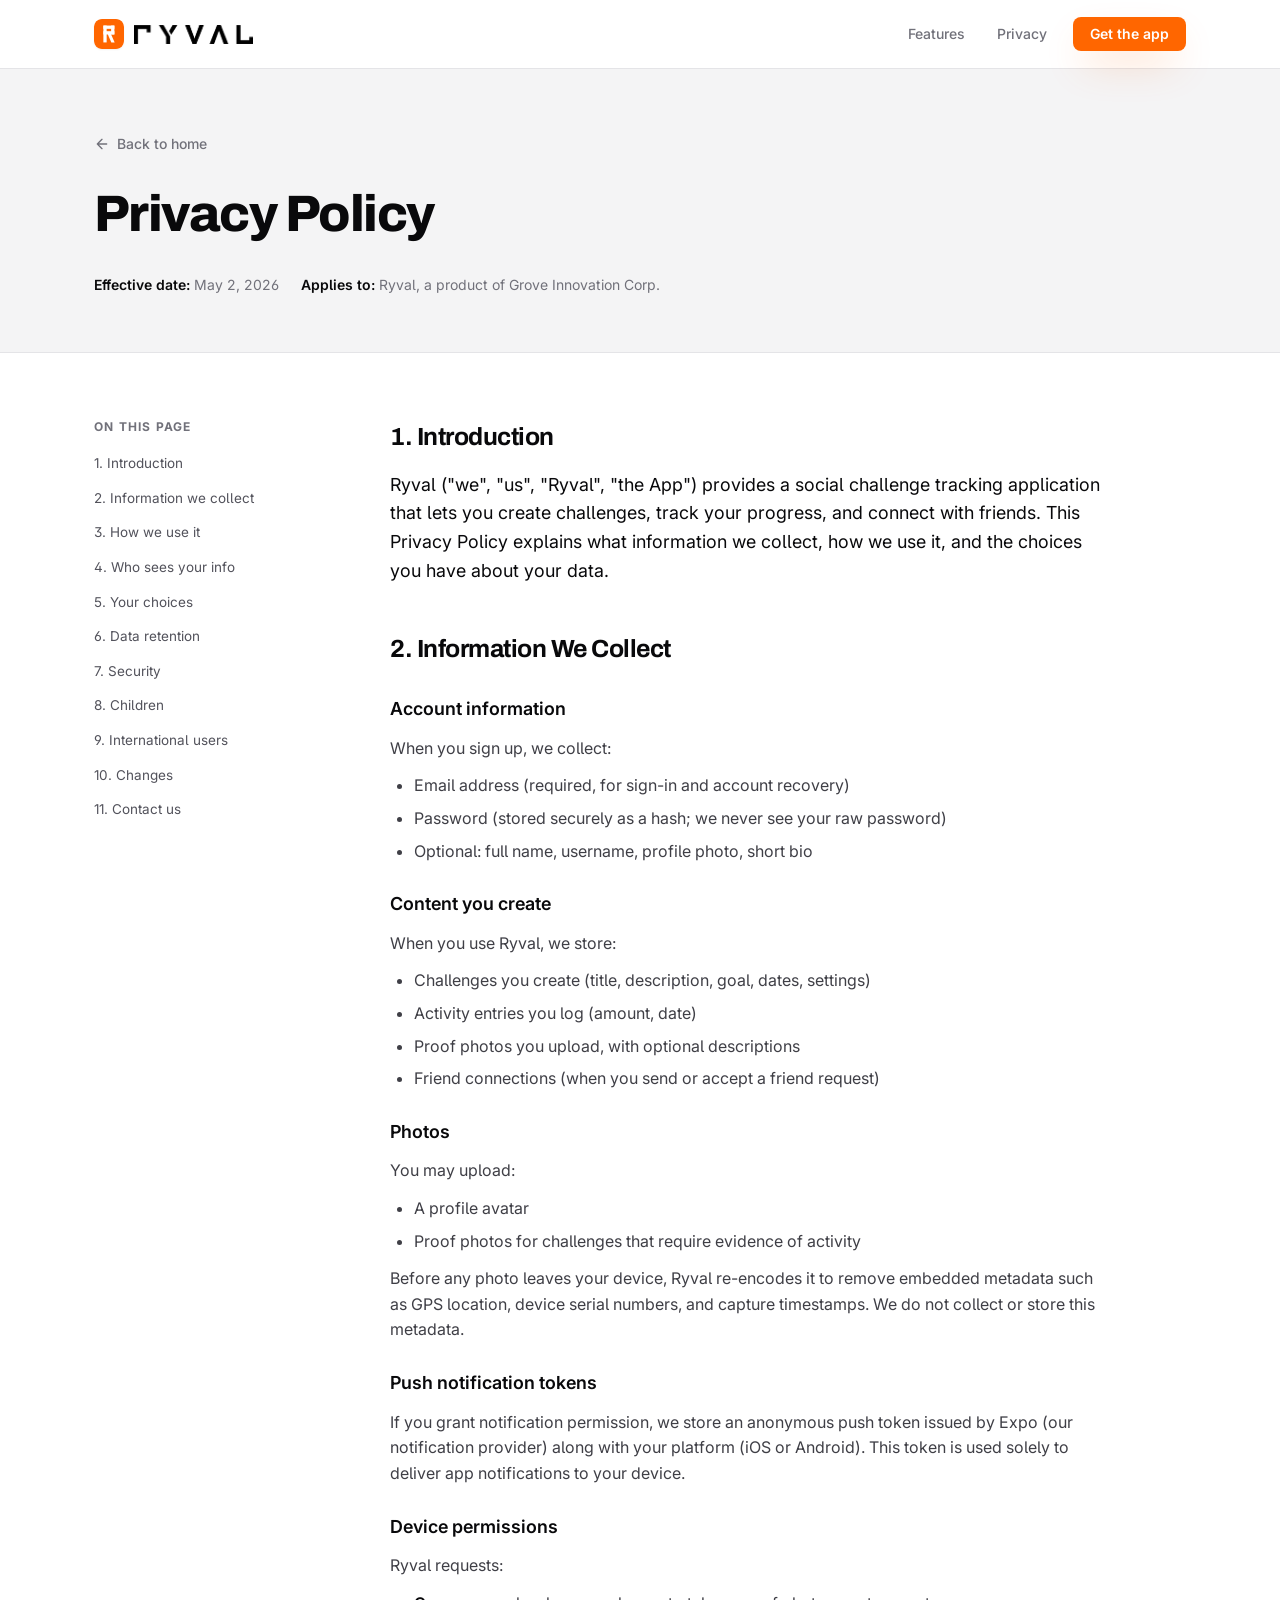
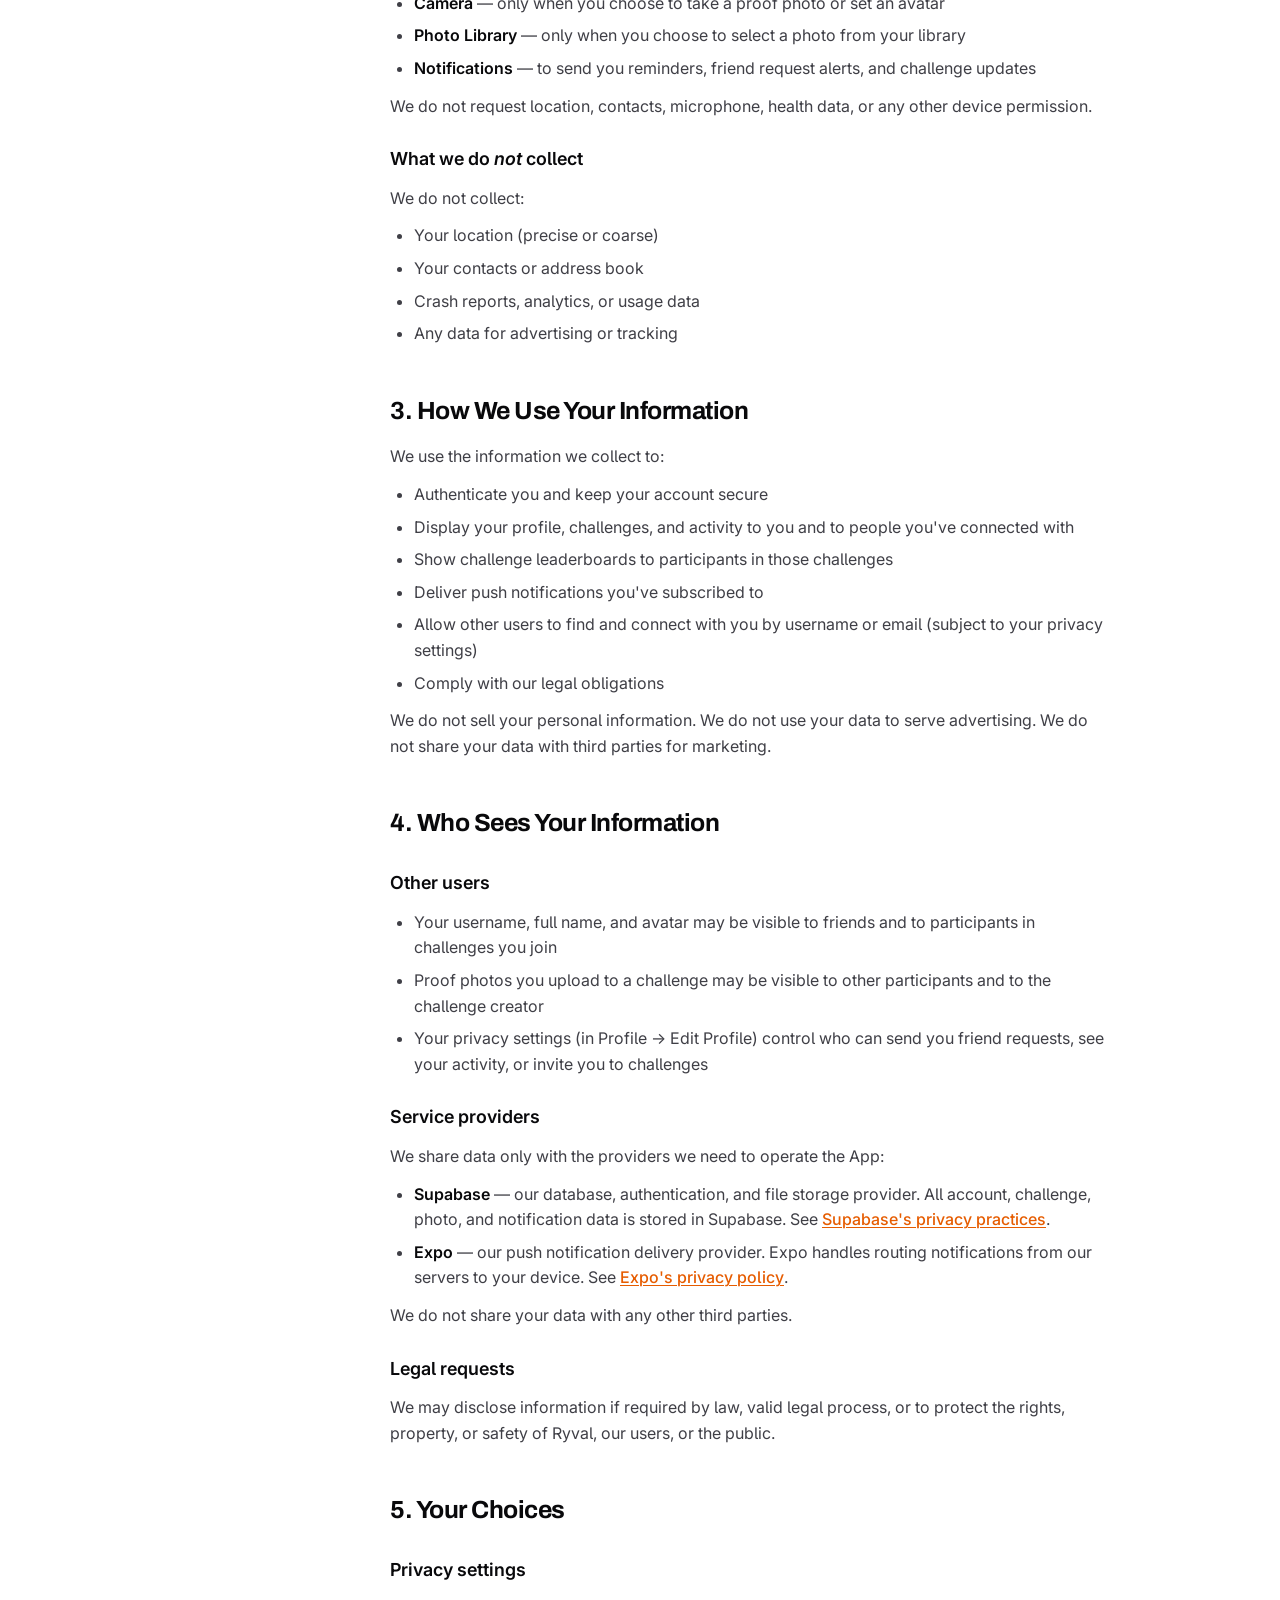
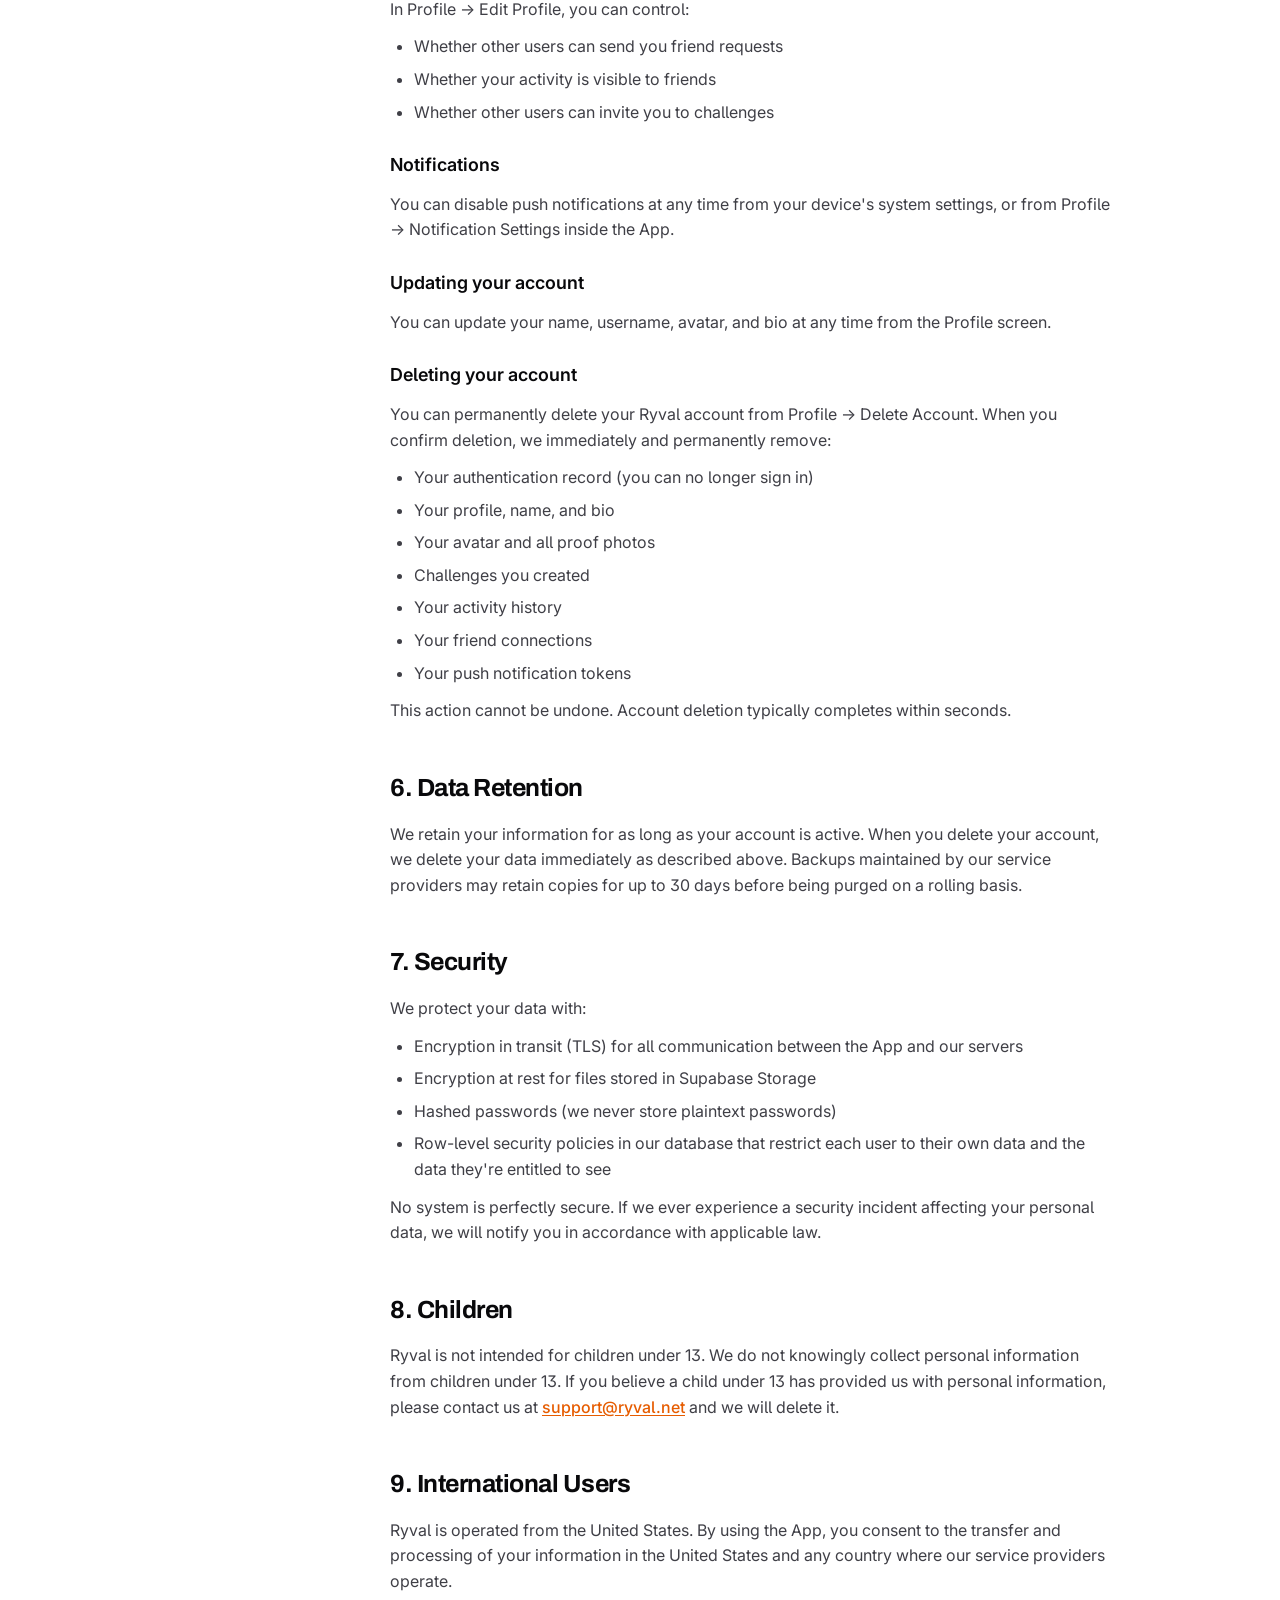
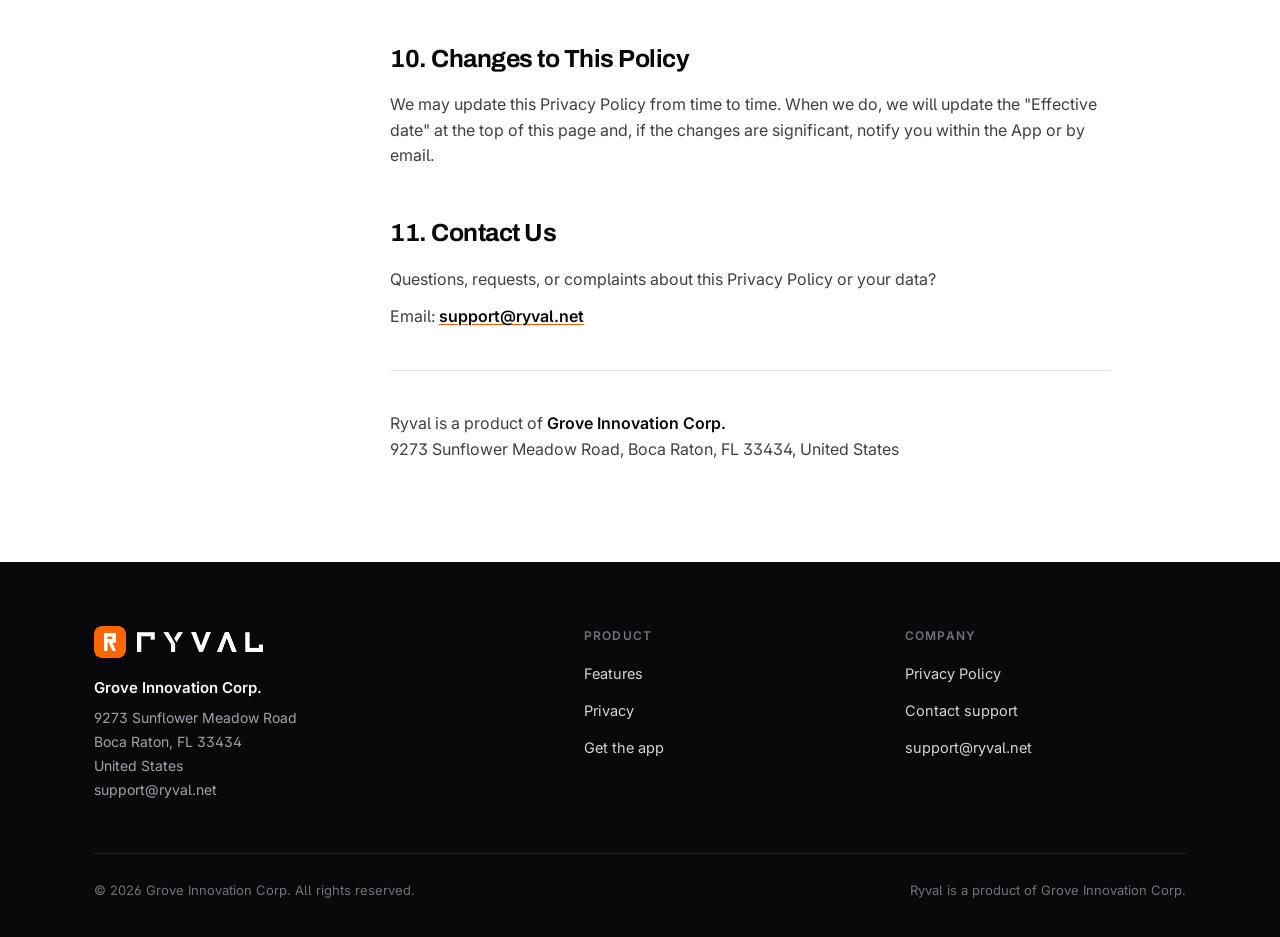
==== commit 80cfdc47: "Build Ryval landing page and privacy policy for App Store verification Replace the placeholder hello" ====
--- a/privacy/index.html
+++ b/privacy/index.html
@@ -260,7 +260,7 @@
           <hr />
           <p>
             Ryval is a product of <strong>Grove Innovation Corp.</strong><br />
-            [address removed], [address removed], United States
+            9273 Sunflower Meadow Road, Boca Raton, FL 33434, United States
           </p>
         </div>
       </div>
@@ -278,8 +278,8 @@
           </div>
           <div class="footer__entity">Grove Innovation Corp.</div>
           <address class="footer__addr">
-            [address removed]<br />
-            [address removed]<br />
+            9273 Sunflower Meadow Road<br />
+            Boca Raton, FL 33434<br />
             United States<br />
             <a href="mailto:support@ryval.net">support@ryval.net</a>
           </address>
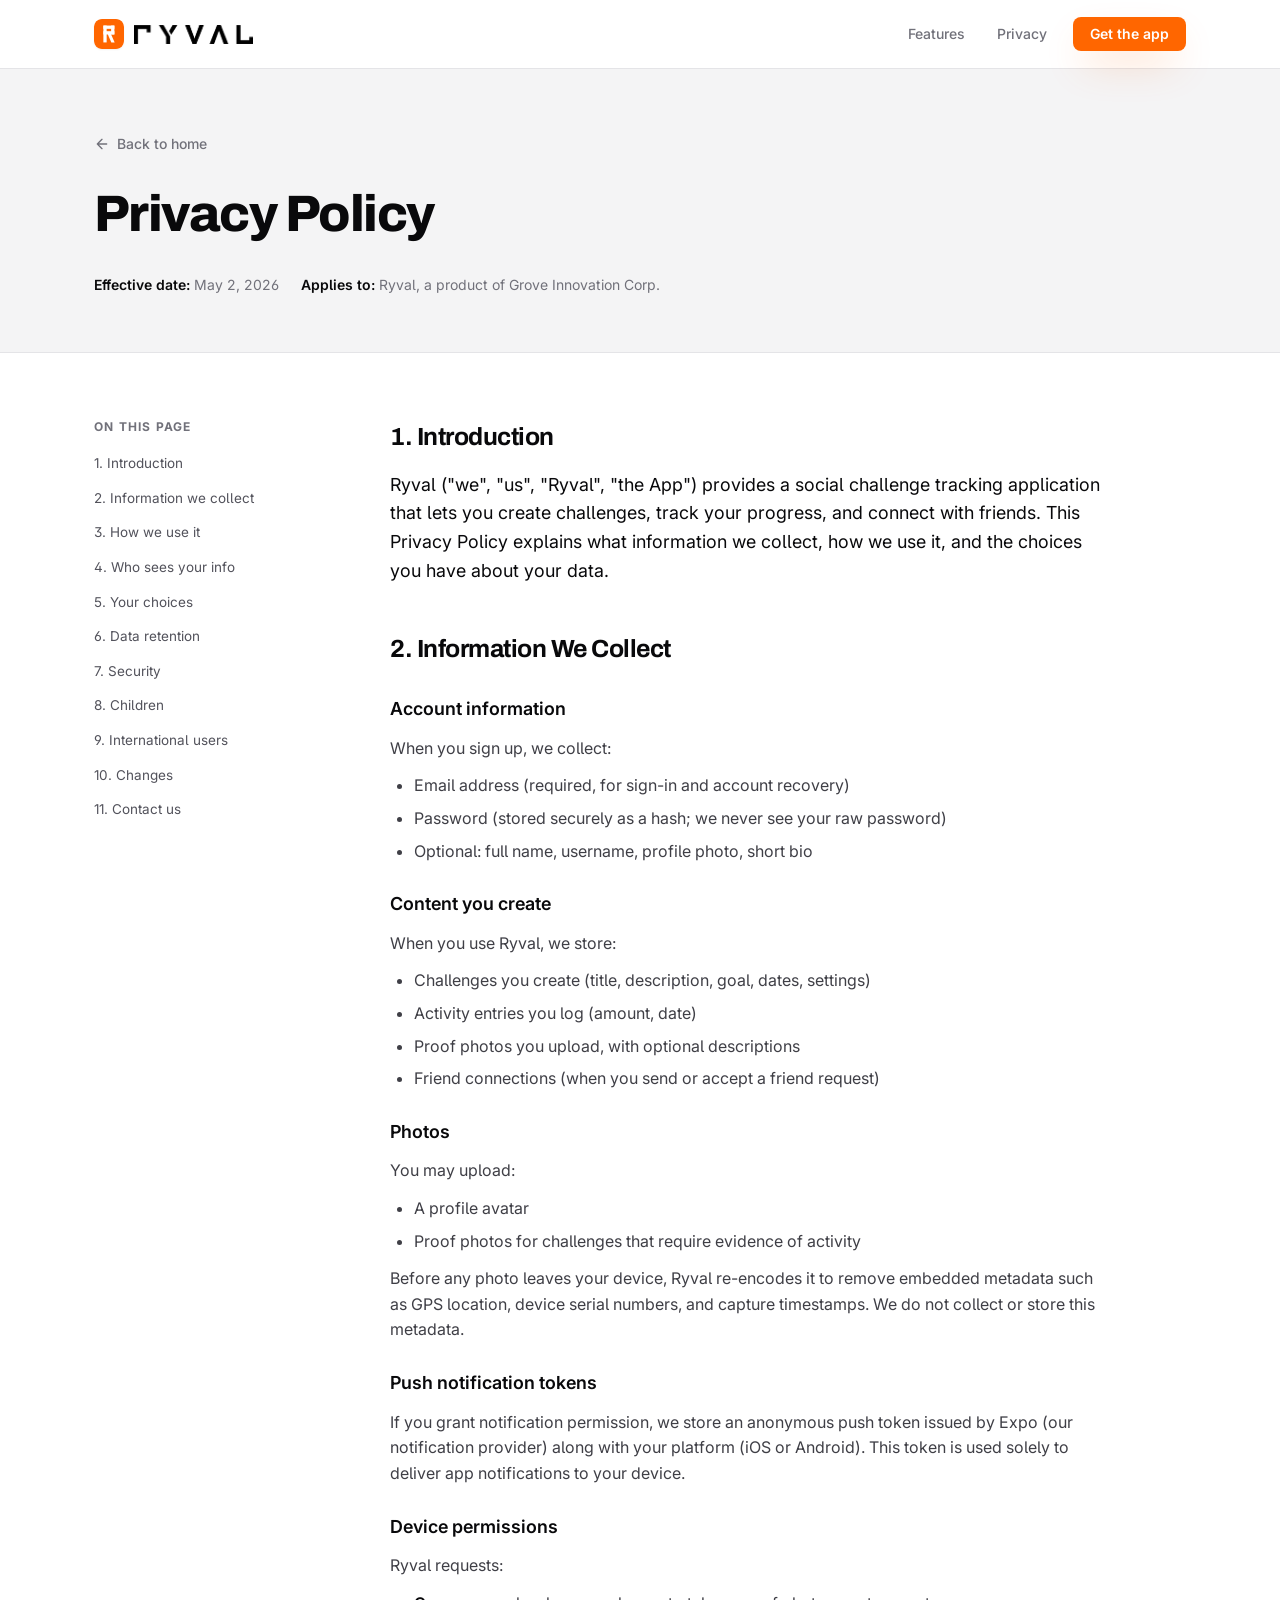
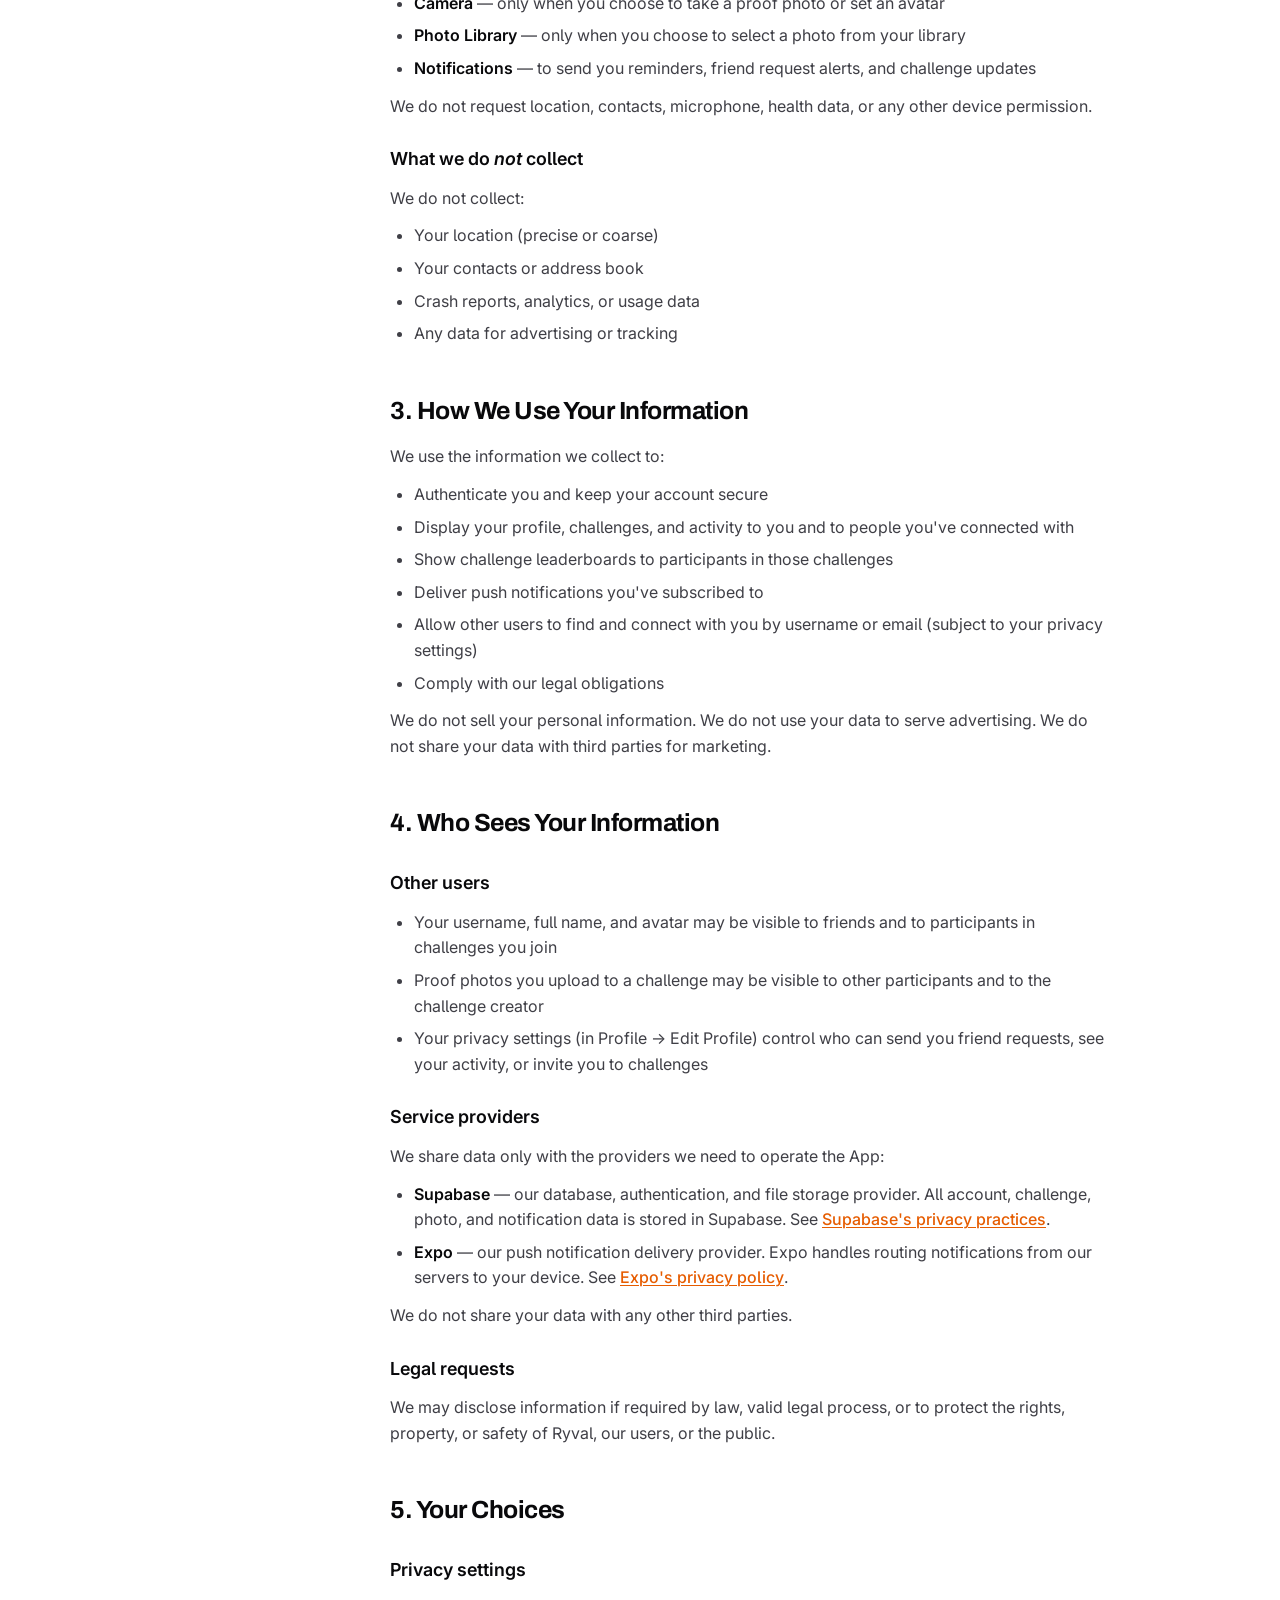
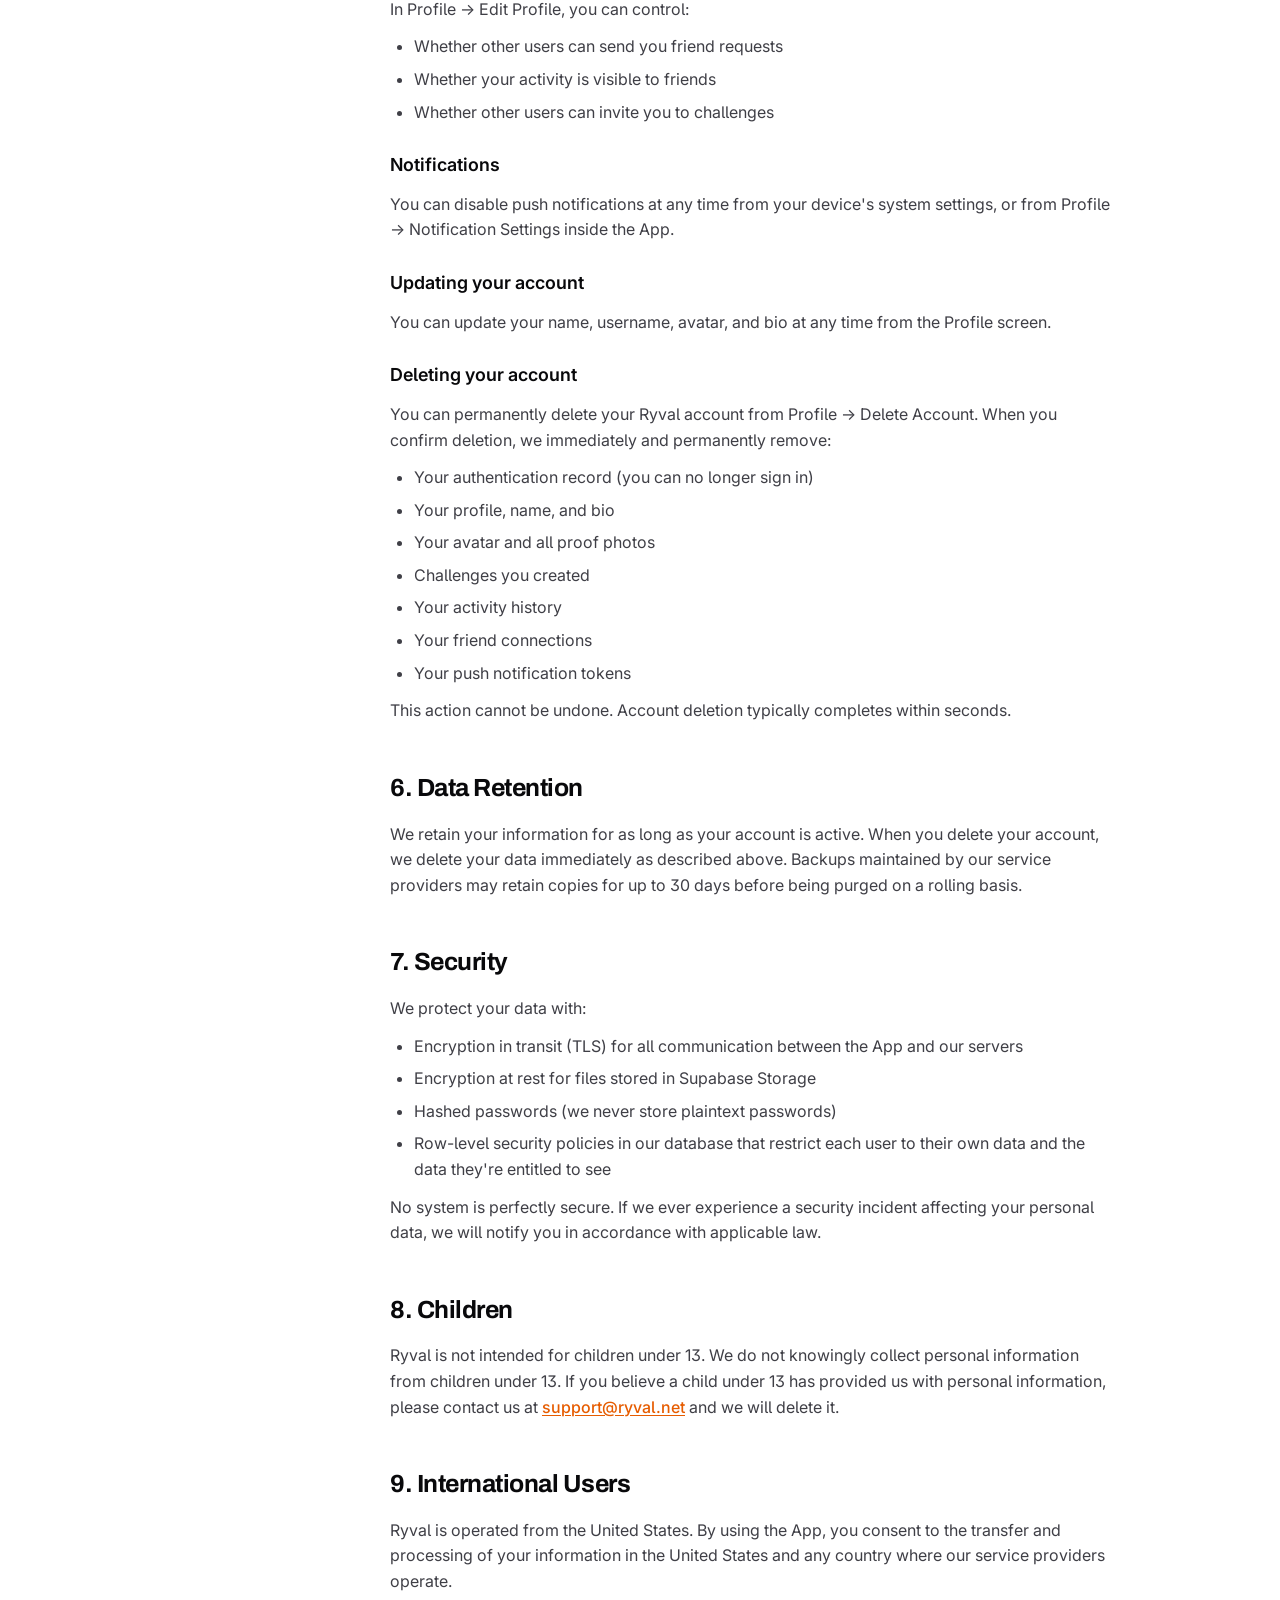
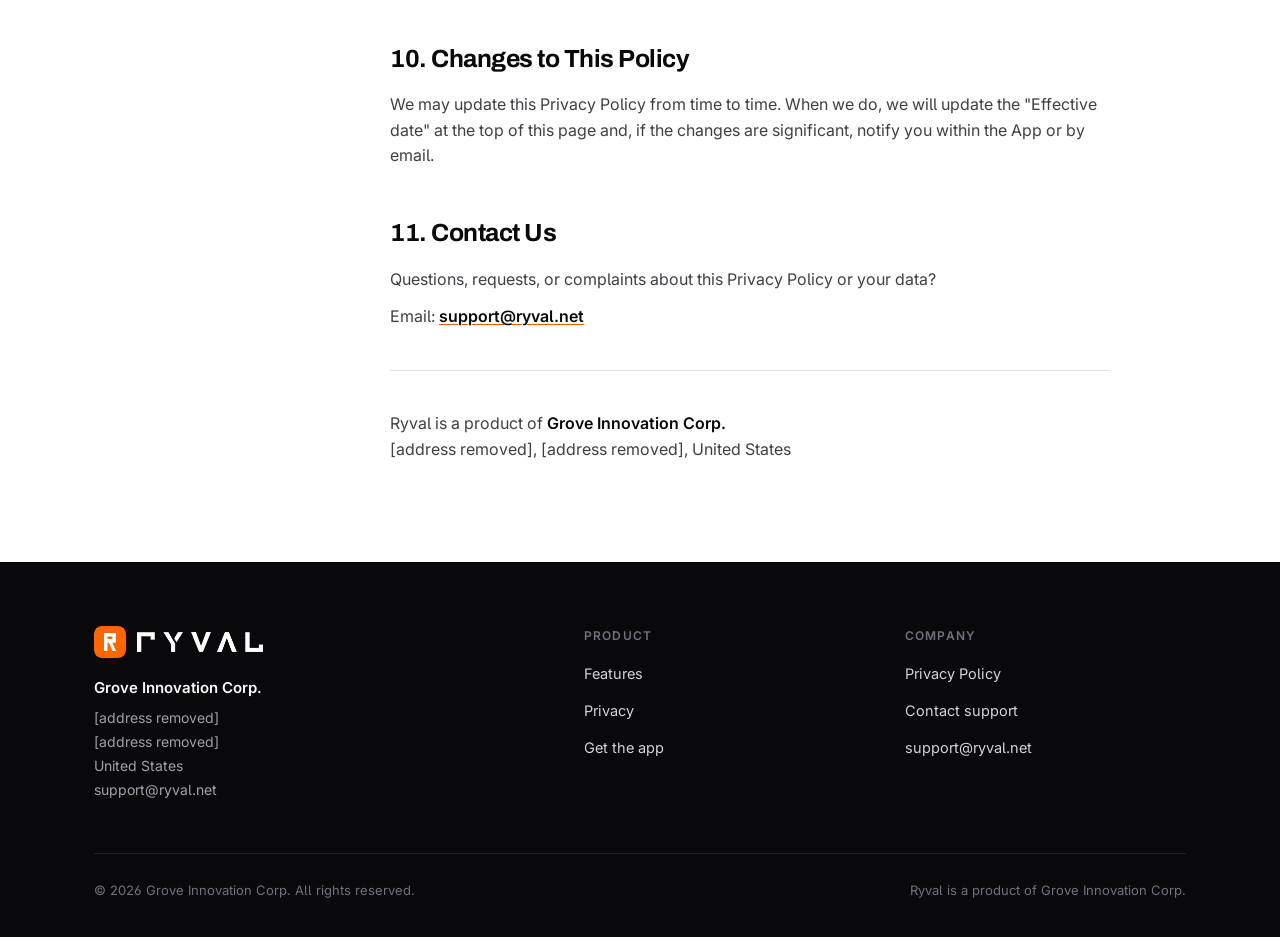
==== commit 066c42a5: "Merge pull request #1 from ryvalapp/feature/build-site Build Ryval landing page + privacy policy for" ====
--- a/privacy/index.html
+++ b/privacy/index.html
@@ -260,7 +260,7 @@
           <hr />
           <p>
             Ryval is a product of <strong>Grove Innovation Corp.</strong><br />
-            9273 Sunflower Meadow Road, Boca Raton, FL 33434, United States
+            [address removed], [address removed], United States
           </p>
         </div>
       </div>
@@ -278,8 +278,8 @@
           </div>
           <div class="footer__entity">Grove Innovation Corp.</div>
           <address class="footer__addr">
-            9273 Sunflower Meadow Road<br />
-            Boca Raton, FL 33434<br />
+            [address removed]<br />
+            [address removed]<br />
             United States<br />
             <a href="mailto:support@ryval.net">support@ryval.net</a>
           </address>
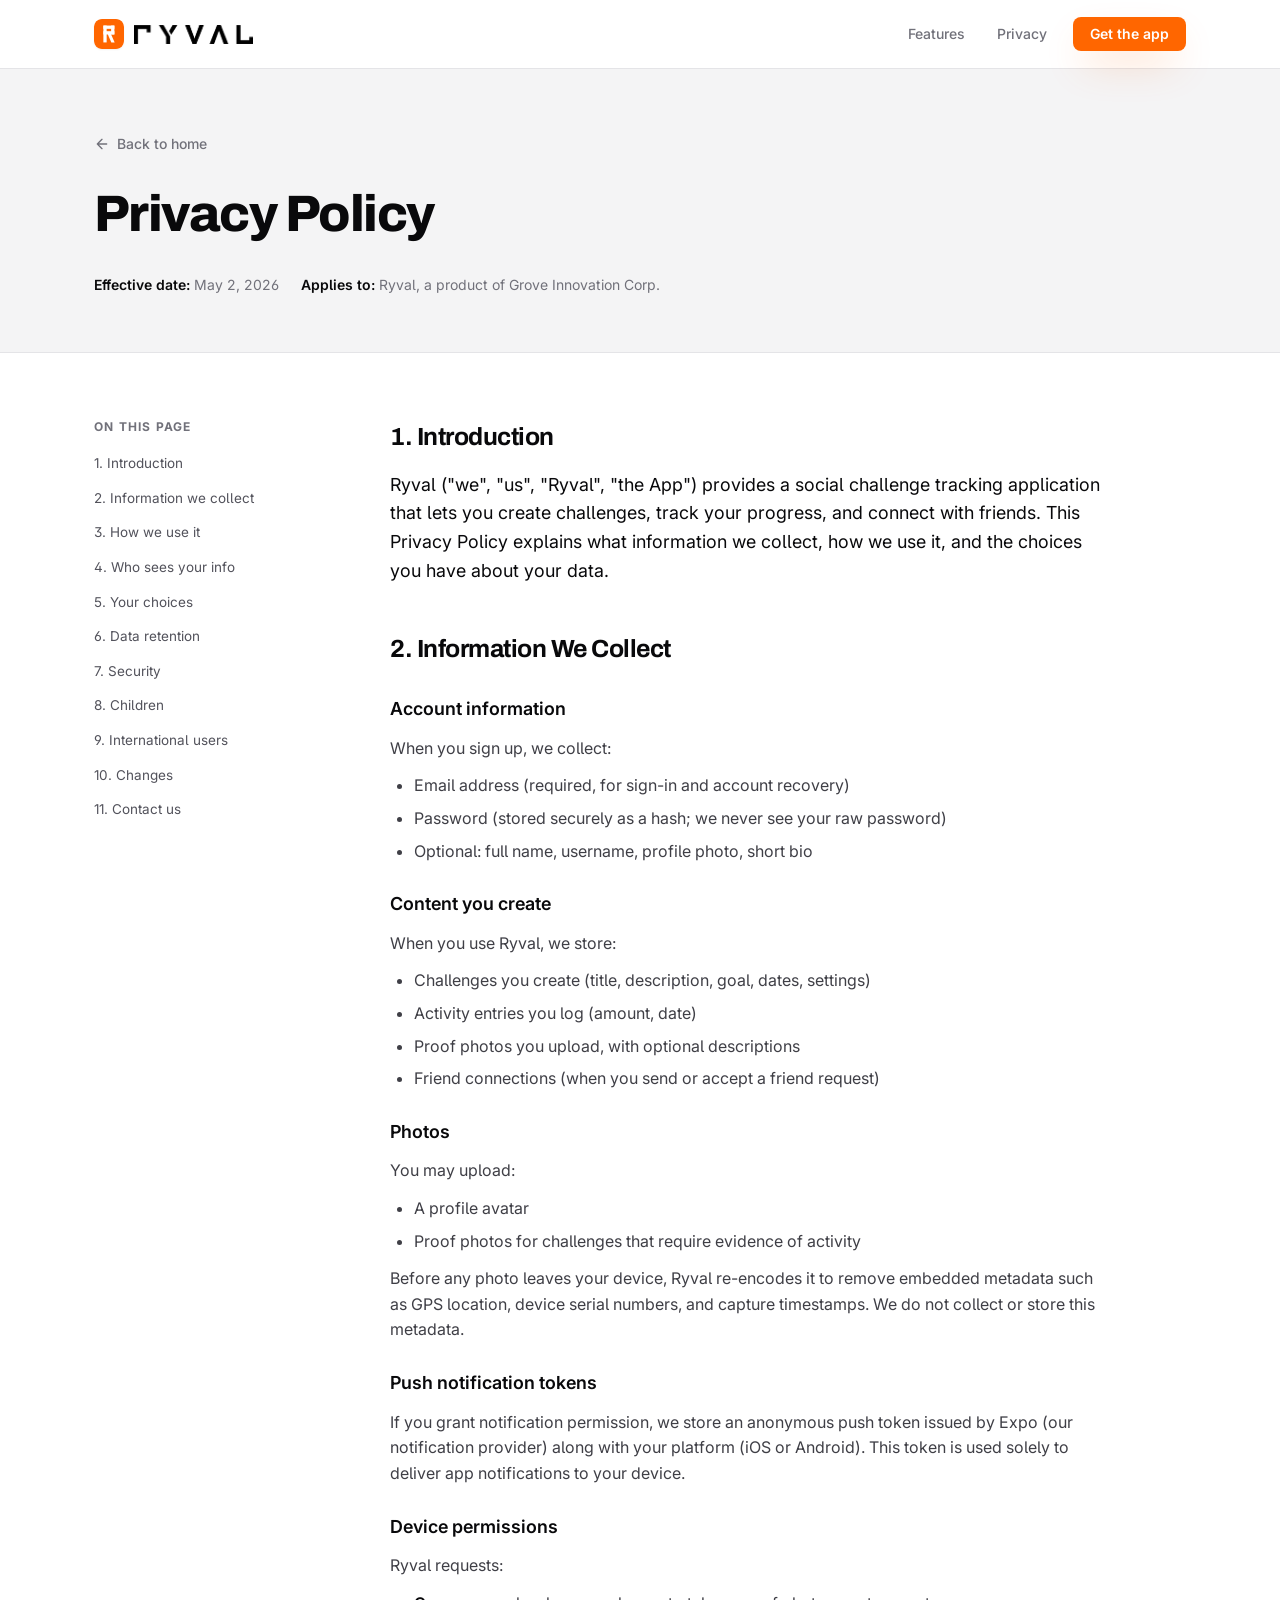
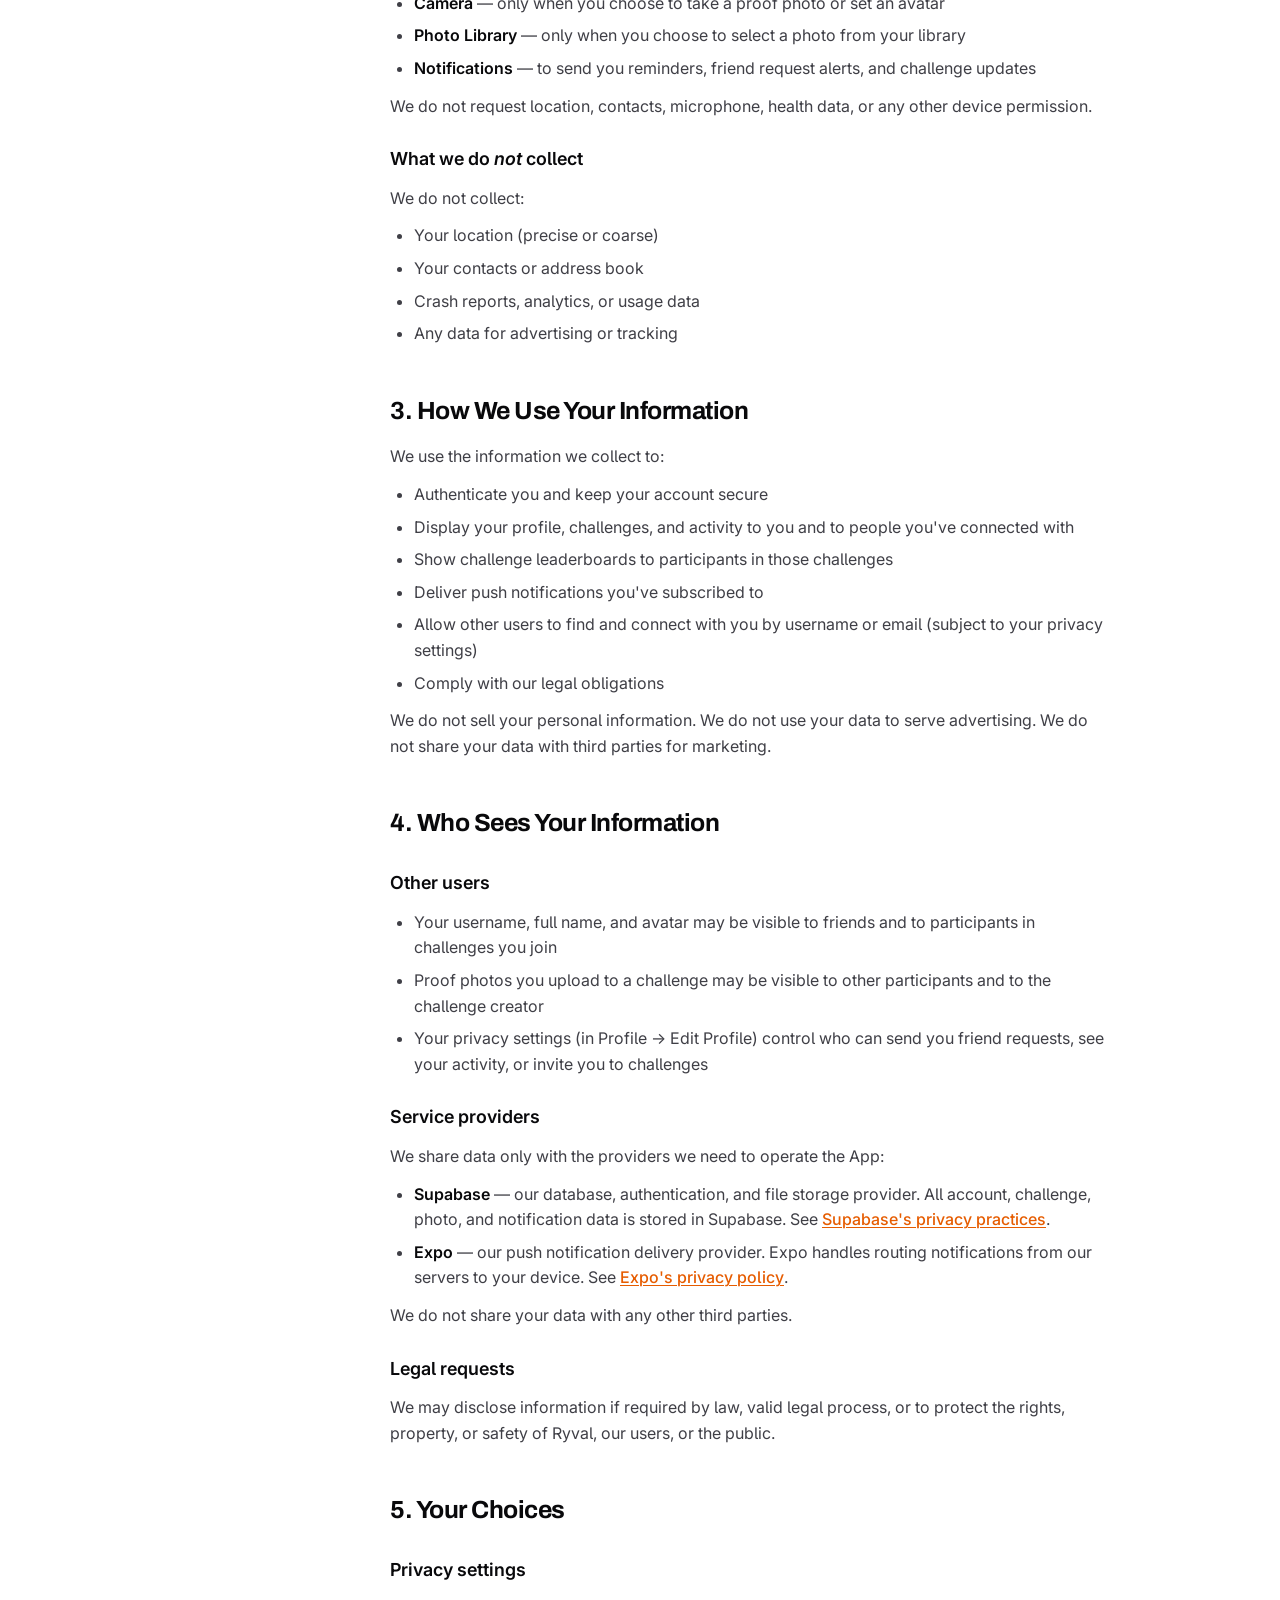
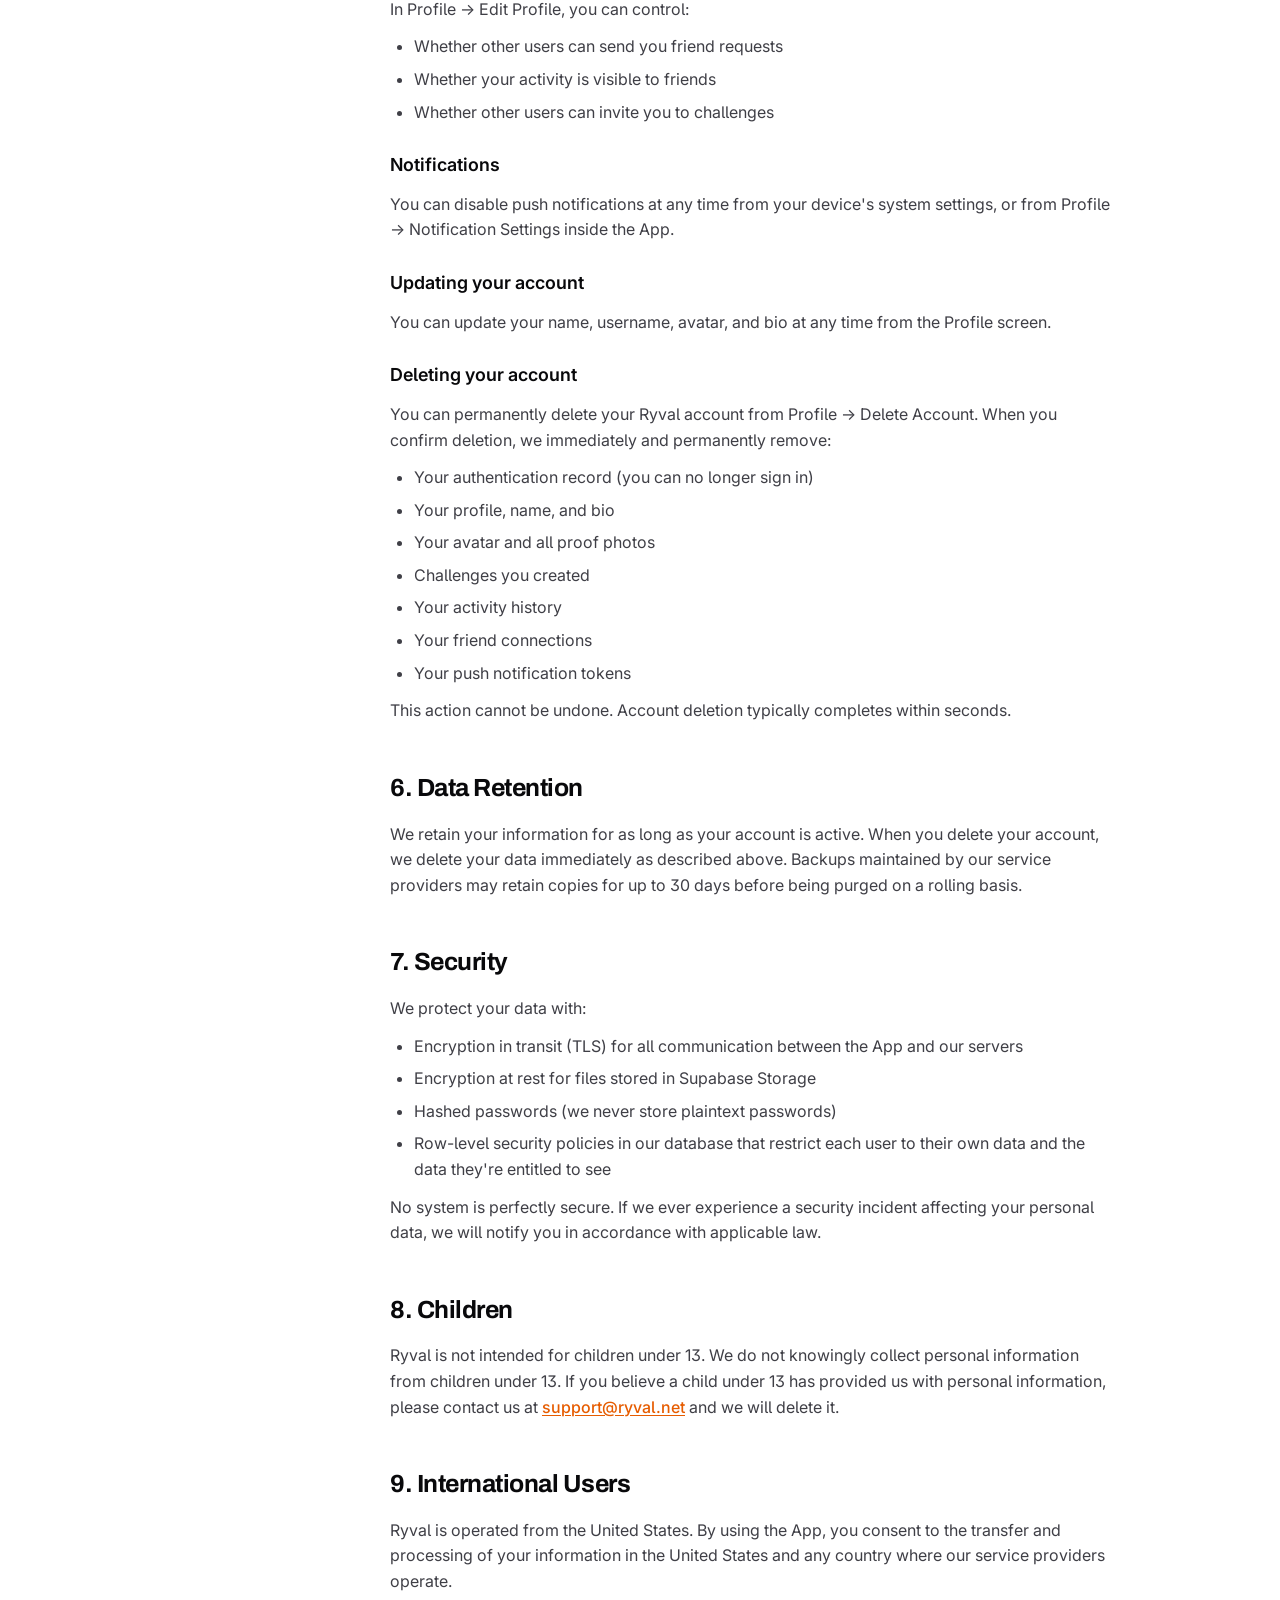
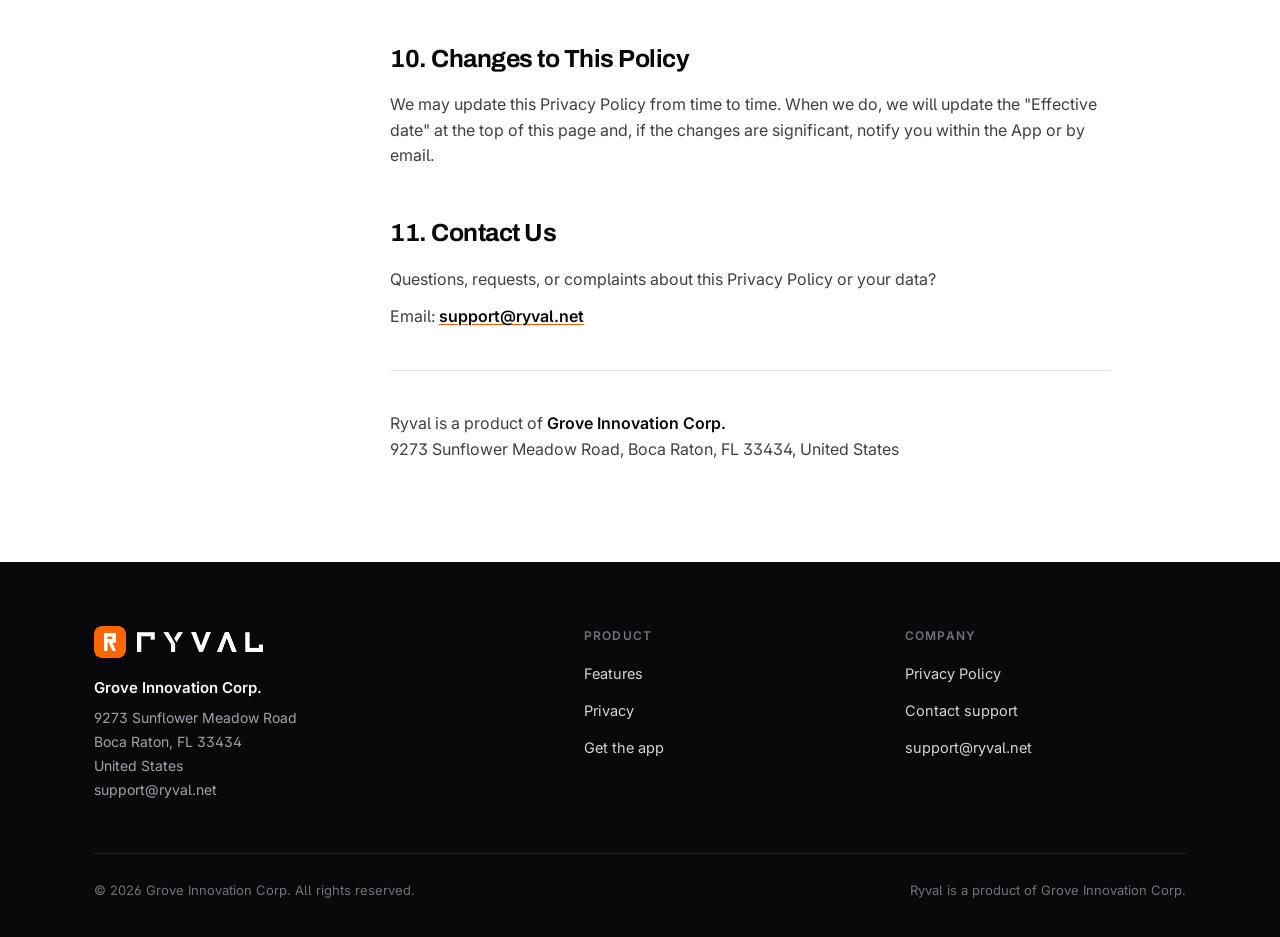
==== commit 5027e36b: "Merge pull request #1 from ryvalapp/feature/build-site Build Ryval landing page + privacy policy for" ====
--- a/privacy/index.html
+++ b/privacy/index.html
@@ -260,7 +260,7 @@
           <hr />
           <p>
             Ryval is a product of <strong>Grove Innovation Corp.</strong><br />
-            [address removed], [address removed], United States
+            9273 Sunflower Meadow Road, Boca Raton, FL 33434, United States
           </p>
         </div>
       </div>
@@ -278,8 +278,8 @@
           </div>
           <div class="footer__entity">Grove Innovation Corp.</div>
           <address class="footer__addr">
-            [address removed]<br />
-            [address removed]<br />
+            9273 Sunflower Meadow Road<br />
+            Boca Raton, FL 33434<br />
             United States<br />
             <a href="mailto:support@ryval.net">support@ryval.net</a>
           </address>
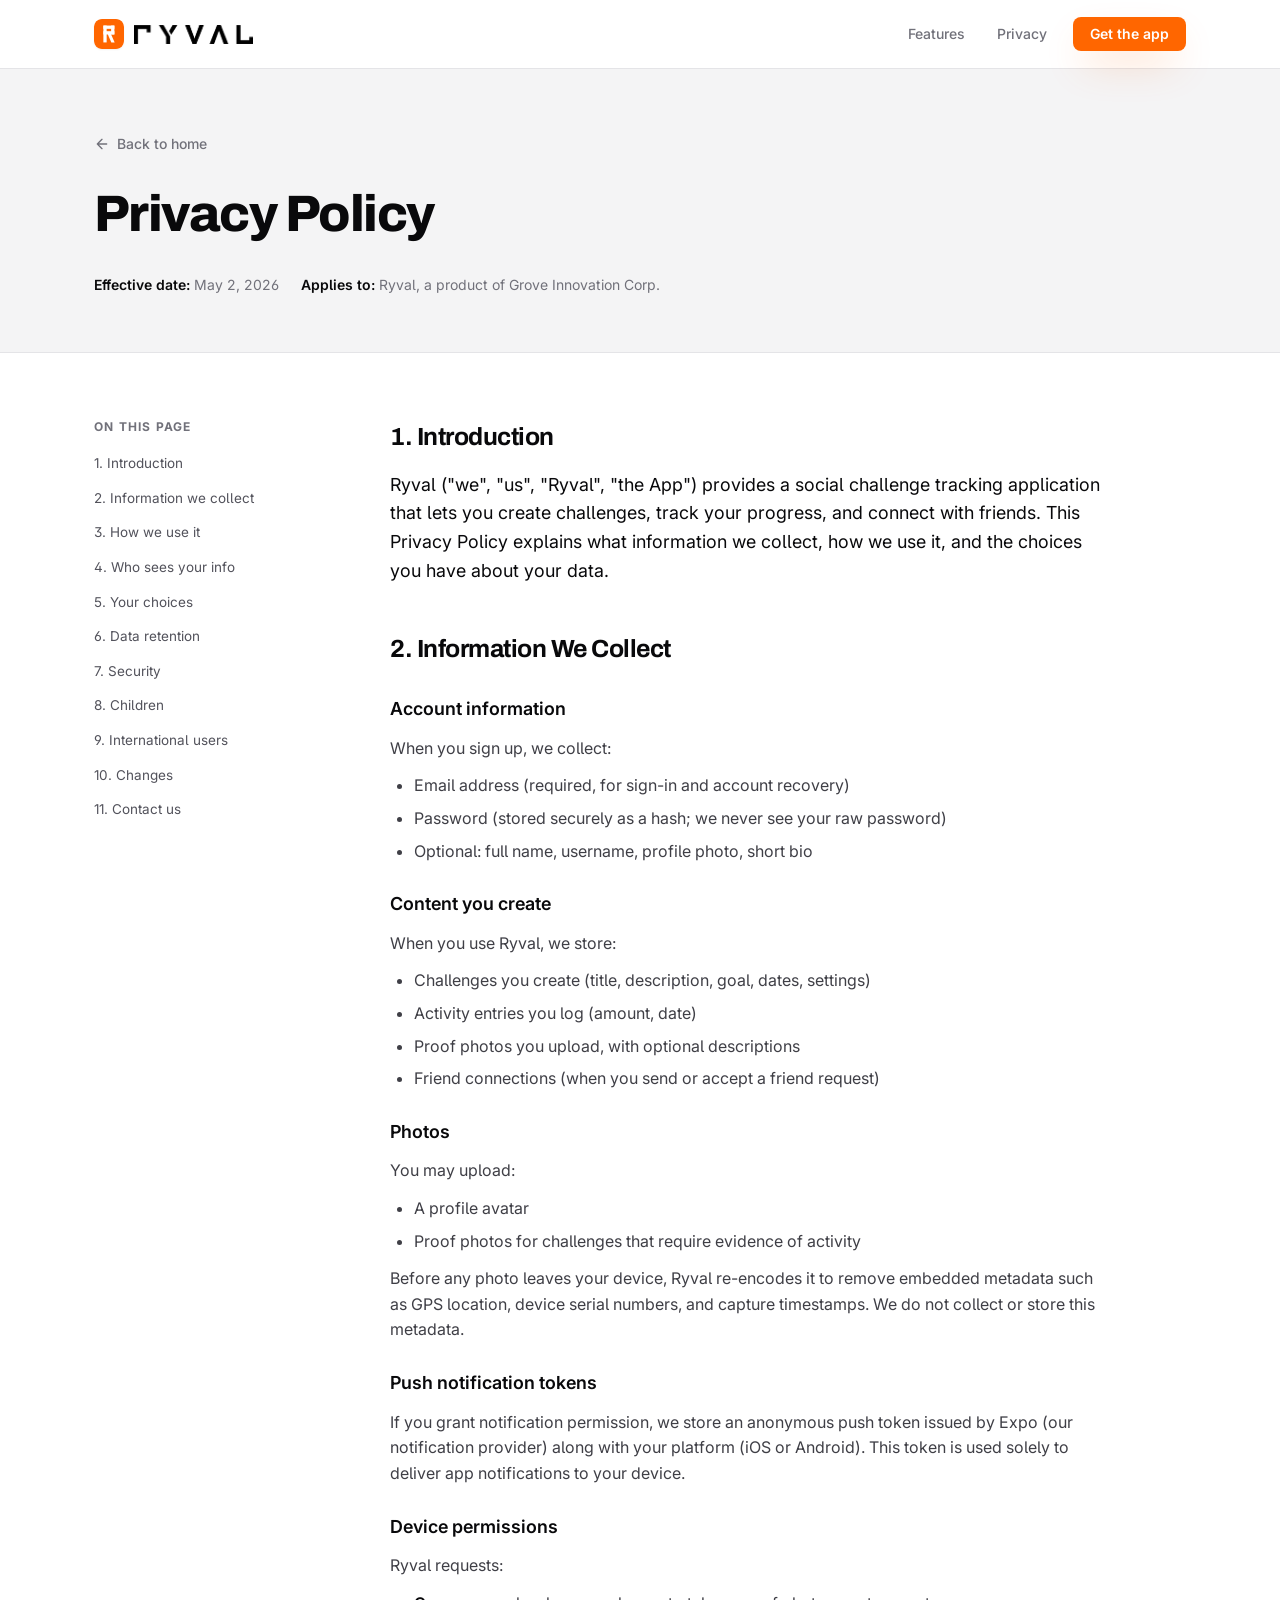
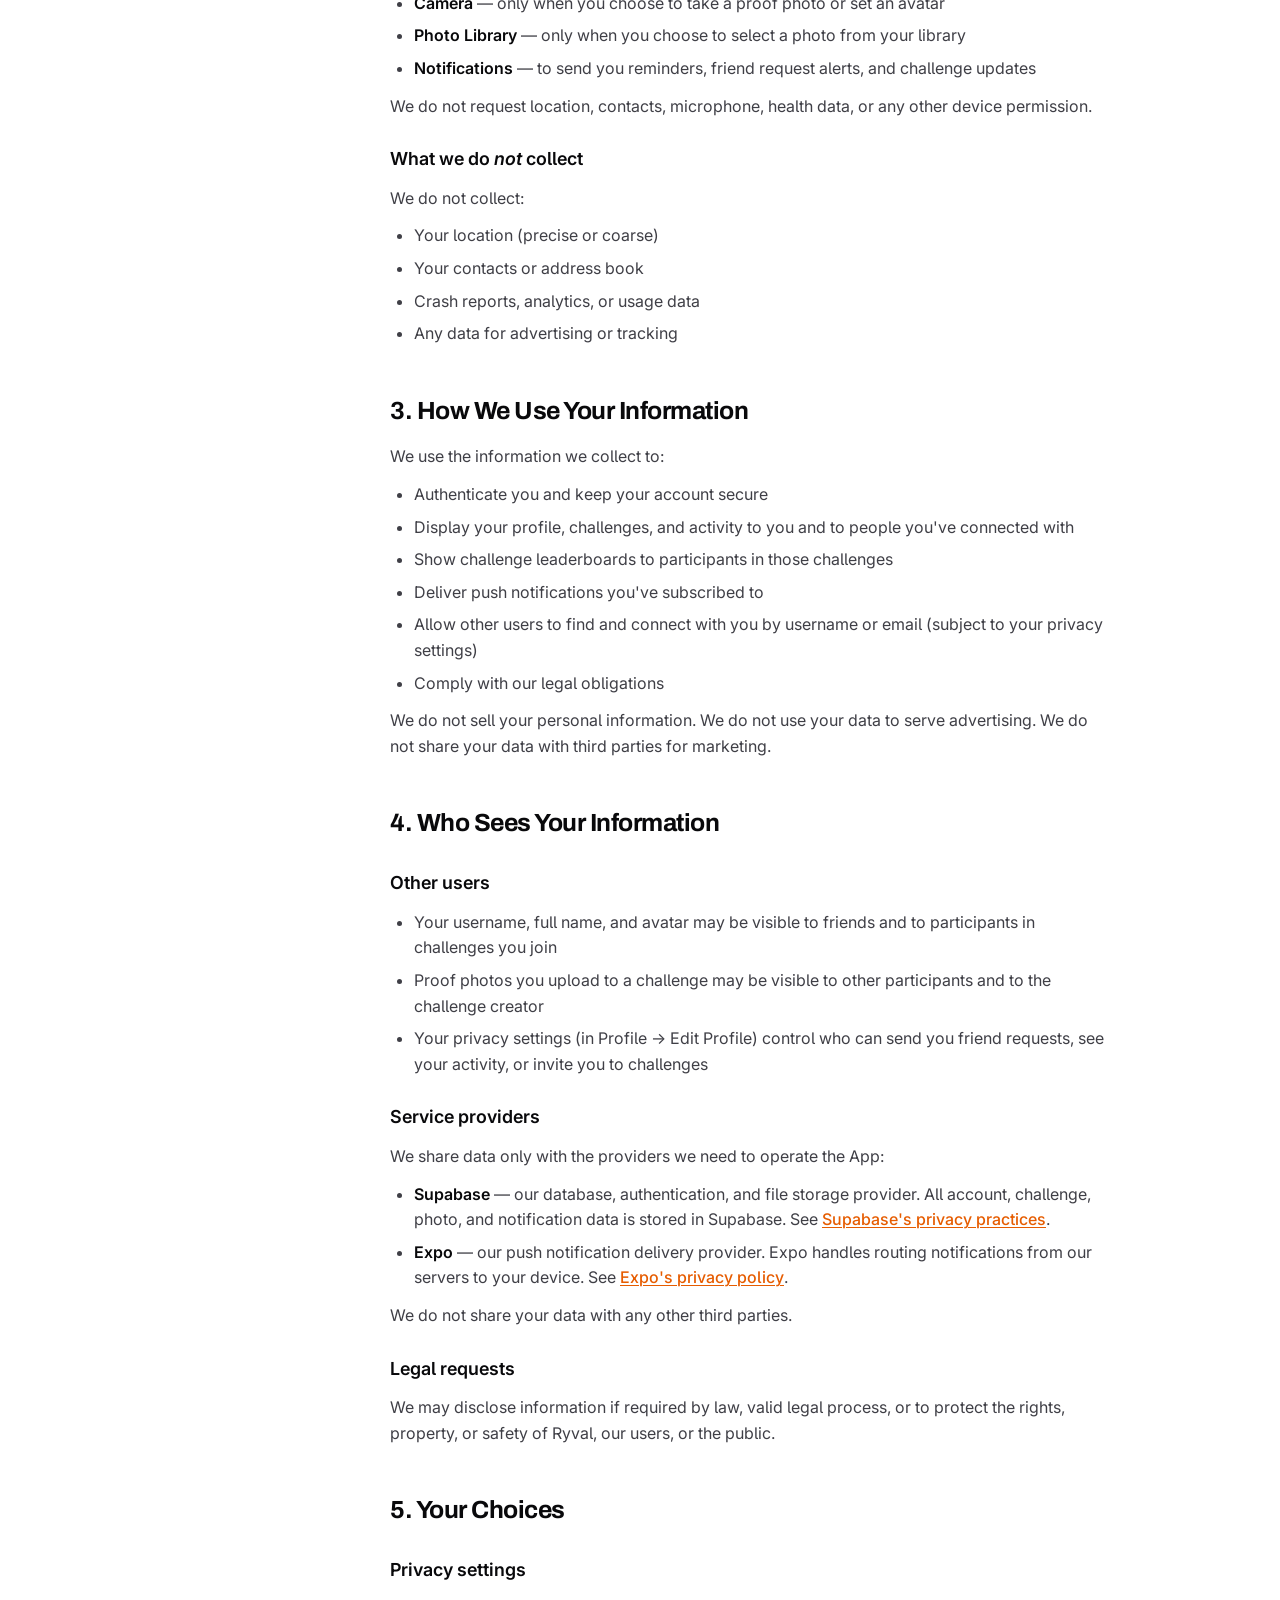
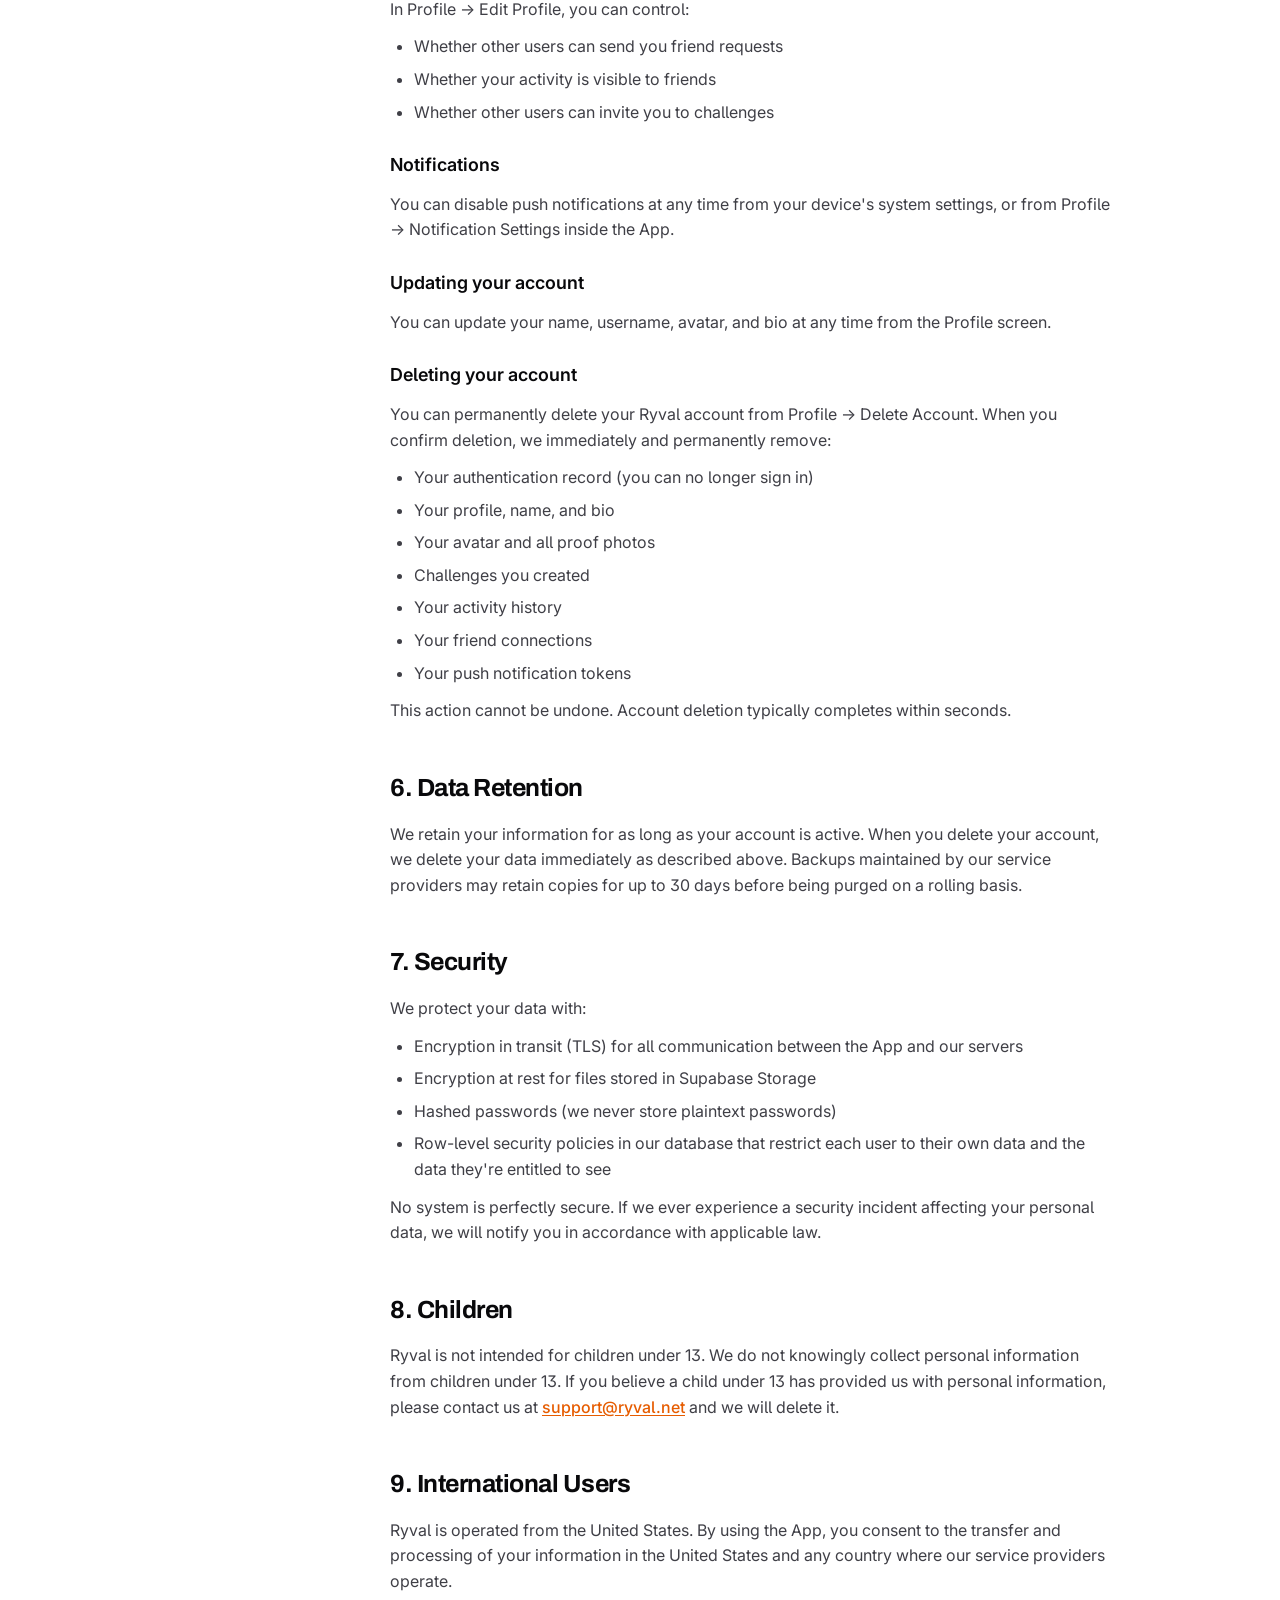
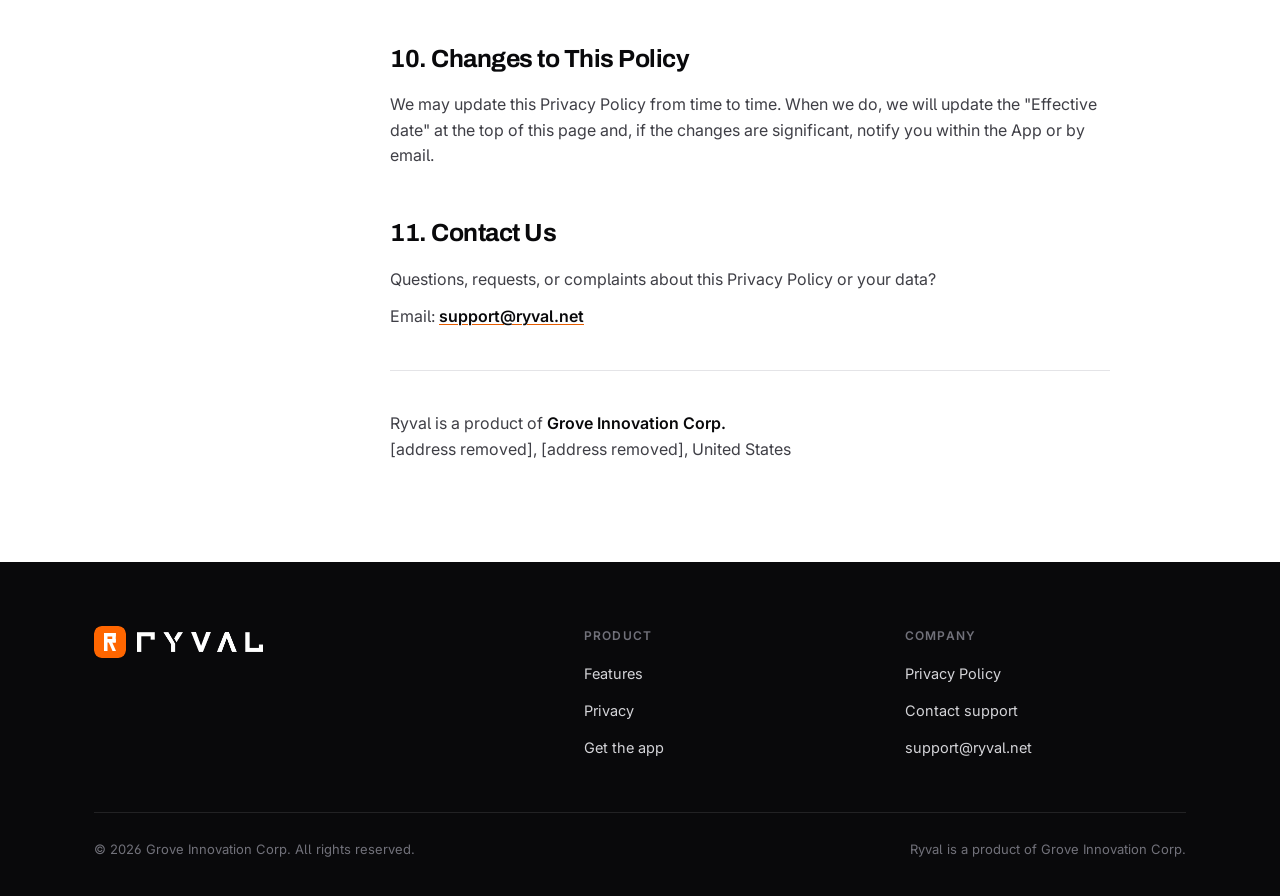
==== commit b28bb36e: "Remove company address block from home and privacy footers (fixes #5) The address remains in the pri" ====
--- a/privacy/index.html
+++ b/privacy/index.html
@@ -260,7 +260,7 @@
           <hr />
           <p>
             Ryval is a product of <strong>Grove Innovation Corp.</strong><br />
-            9273 Sunflower Meadow Road, Boca Raton, FL 33434, United States
+            [address removed], [address removed], United States
           </p>
         </div>
       </div>
@@ -276,13 +276,6 @@
             <img class="brand__mark" src="/assets/favicon.svg" alt="" width="32" height="32" />
             <img class="footer__wordmark" src="/assets/ryval-wordmark.png" alt="Ryval" />
           </div>
-          <div class="footer__entity">Grove Innovation Corp.</div>
-          <address class="footer__addr">
-            9273 Sunflower Meadow Road<br />
-            Boca Raton, FL 33434<br />
-            United States<br />
-            <a href="mailto:support@ryval.net">support@ryval.net</a>
-          </address>
         </div>
 
         <div class="footer__col">
--- a/styles.css
+++ b/styles.css
@@ -494,10 +494,6 @@
 .footer__brand-mark { display: inline-flex; align-items: center; gap: 11px; margin-bottom: 18px; }
 .footer__brand-mark img.brand__mark { width: 32px; height: 32px; }
 .footer__wordmark { height: 20px; width: auto; filter: brightness(0) invert(1); }
-.footer__entity { font-weight: 600; color: #fafafa; font-size: 15px; }
-.footer__addr { font-style: normal; color: #a1a1aa; font-size: 14px; line-height: 1.7; margin-top: 6px; }
-.footer__addr a { color: #a1a1aa; transition: color 0.2s; }
-.footer__addr a:hover { color: var(--orange); }
 
 .footer__col h4 {
   font-size: 12px; font-weight: 600; letter-spacing: 0.1em; text-transform: uppercase;
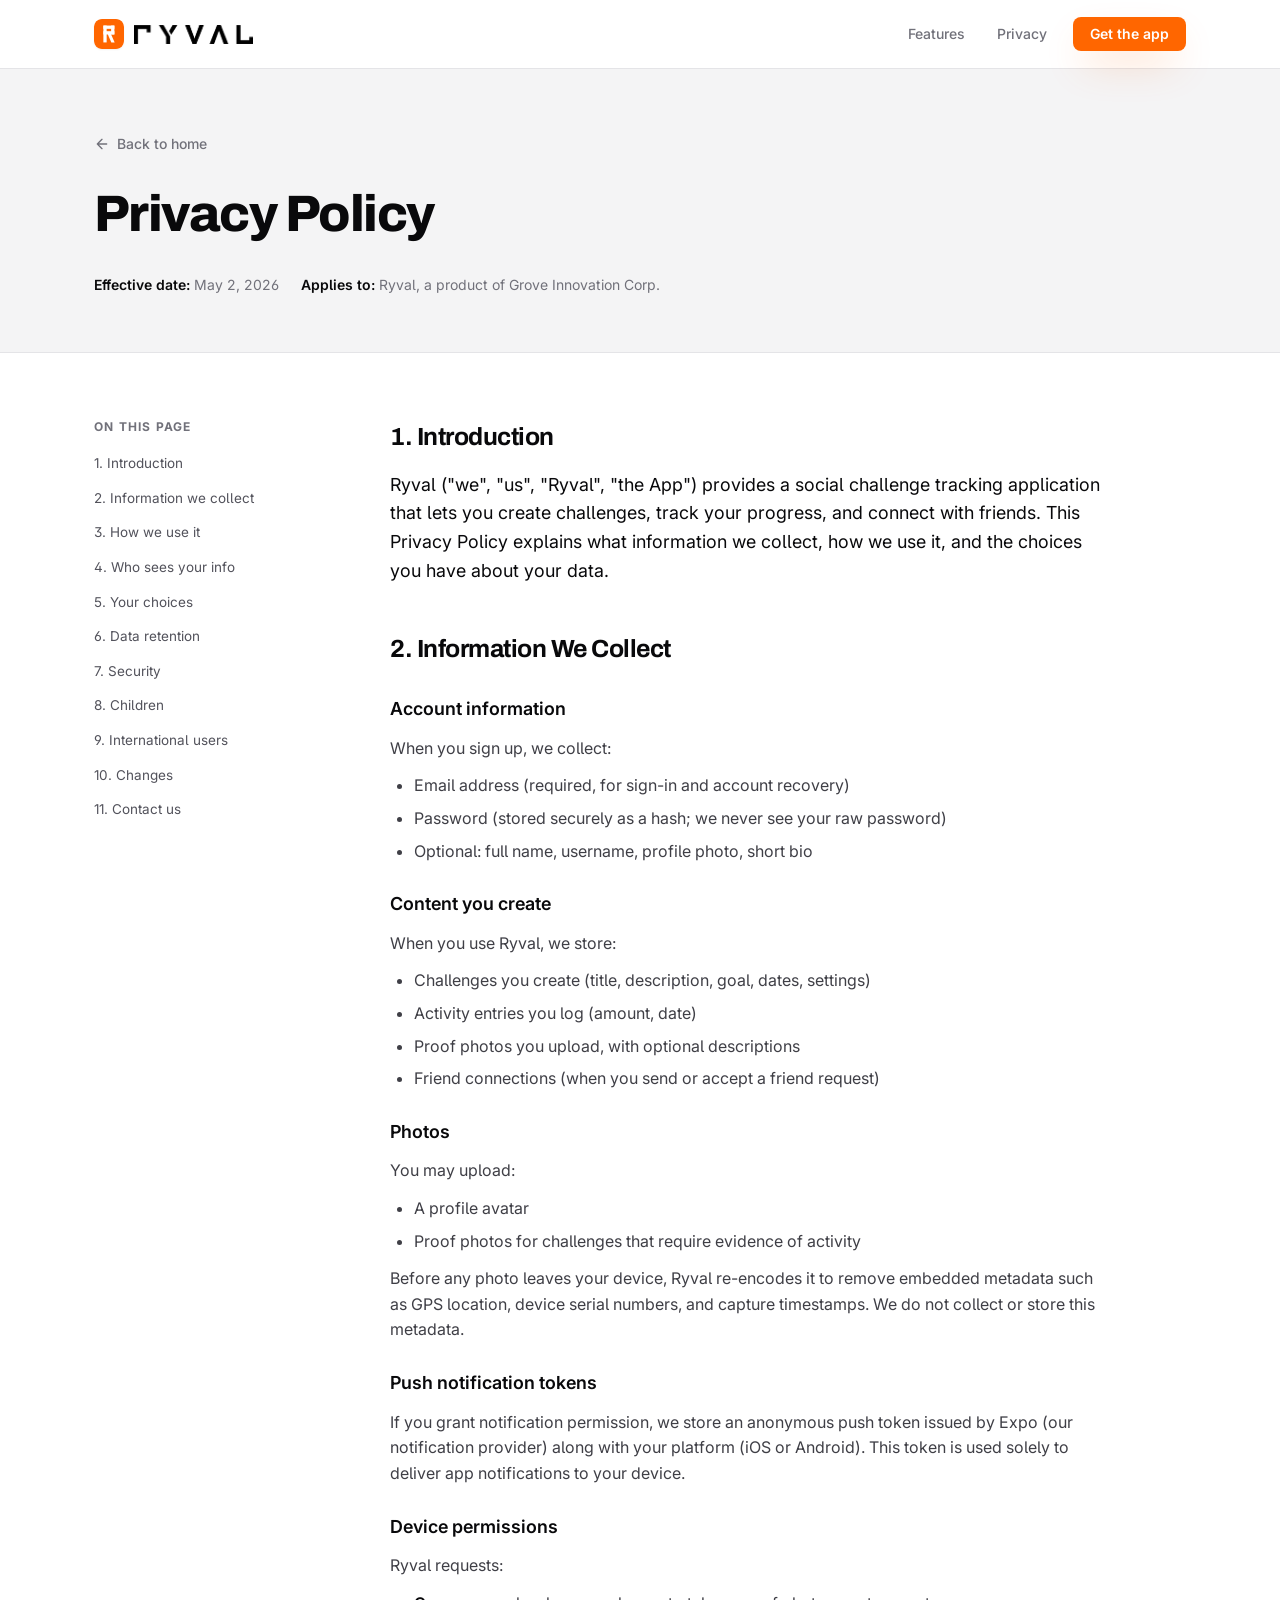
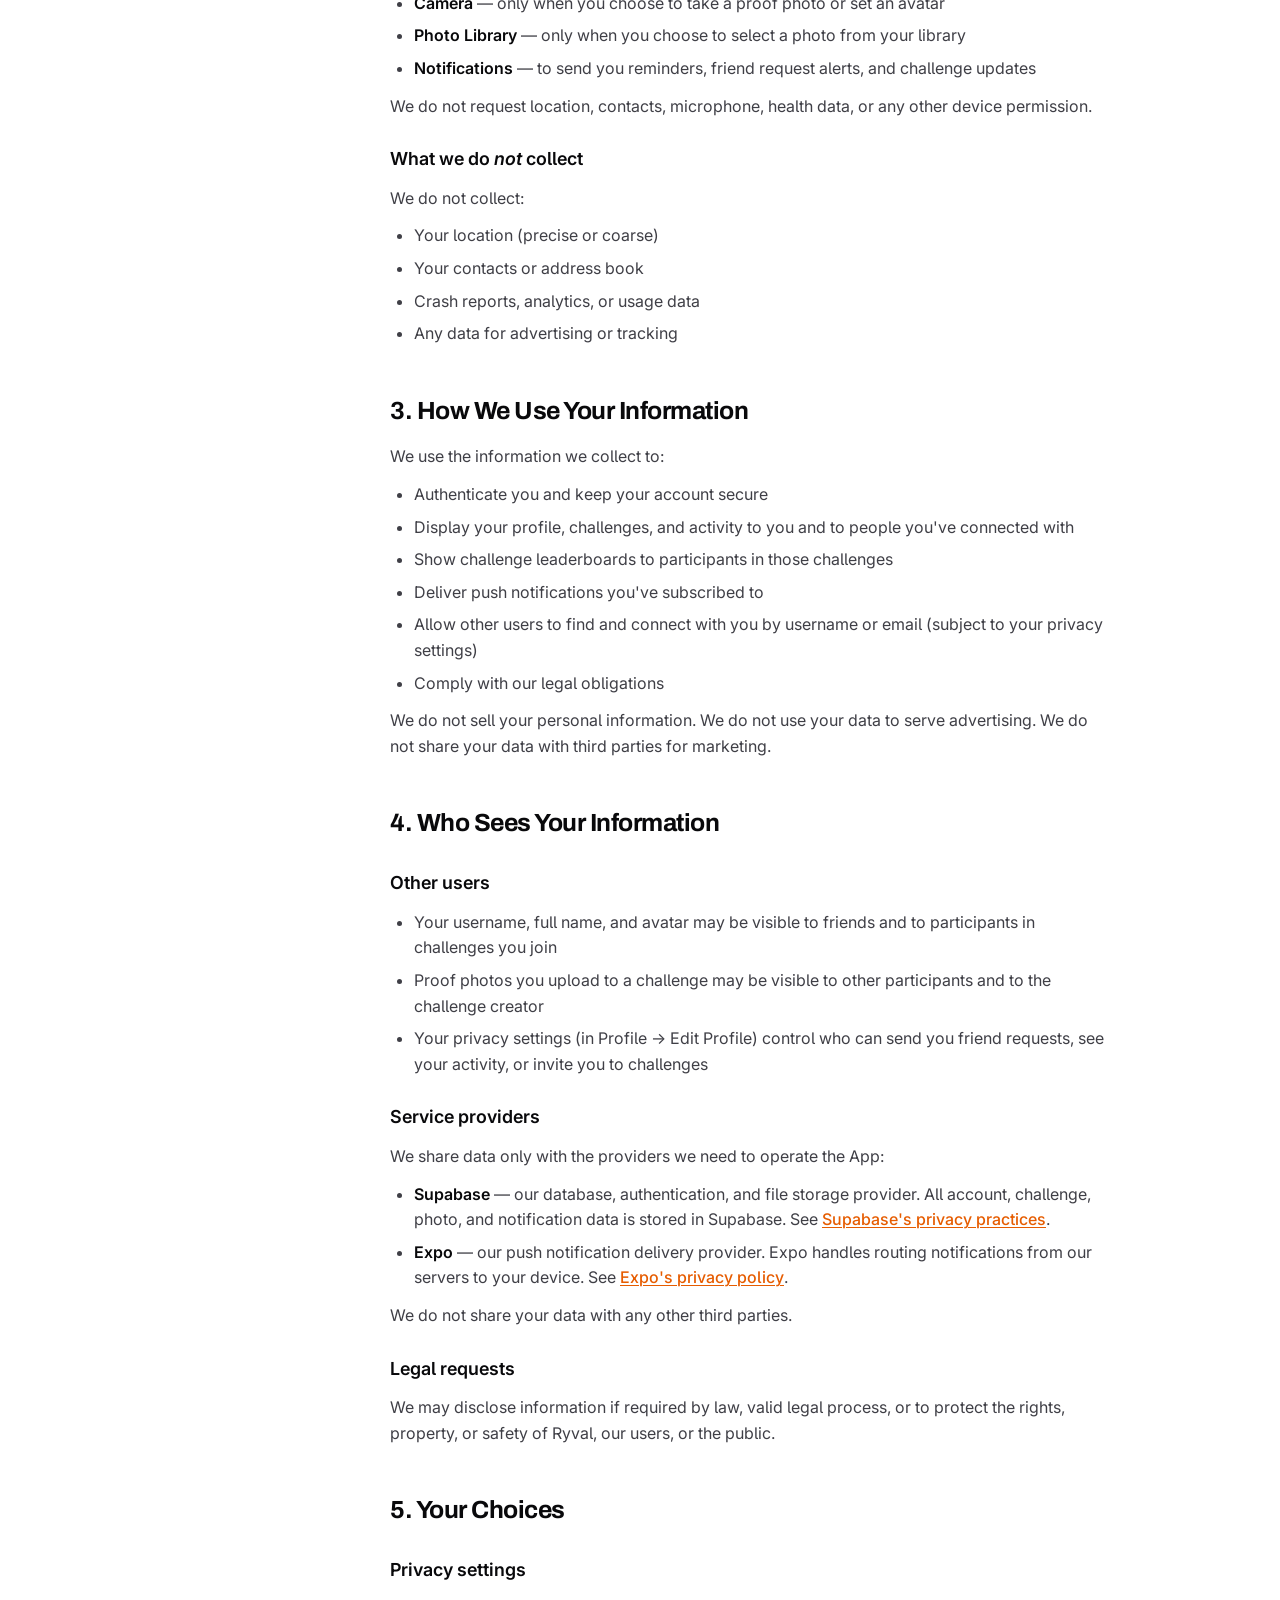
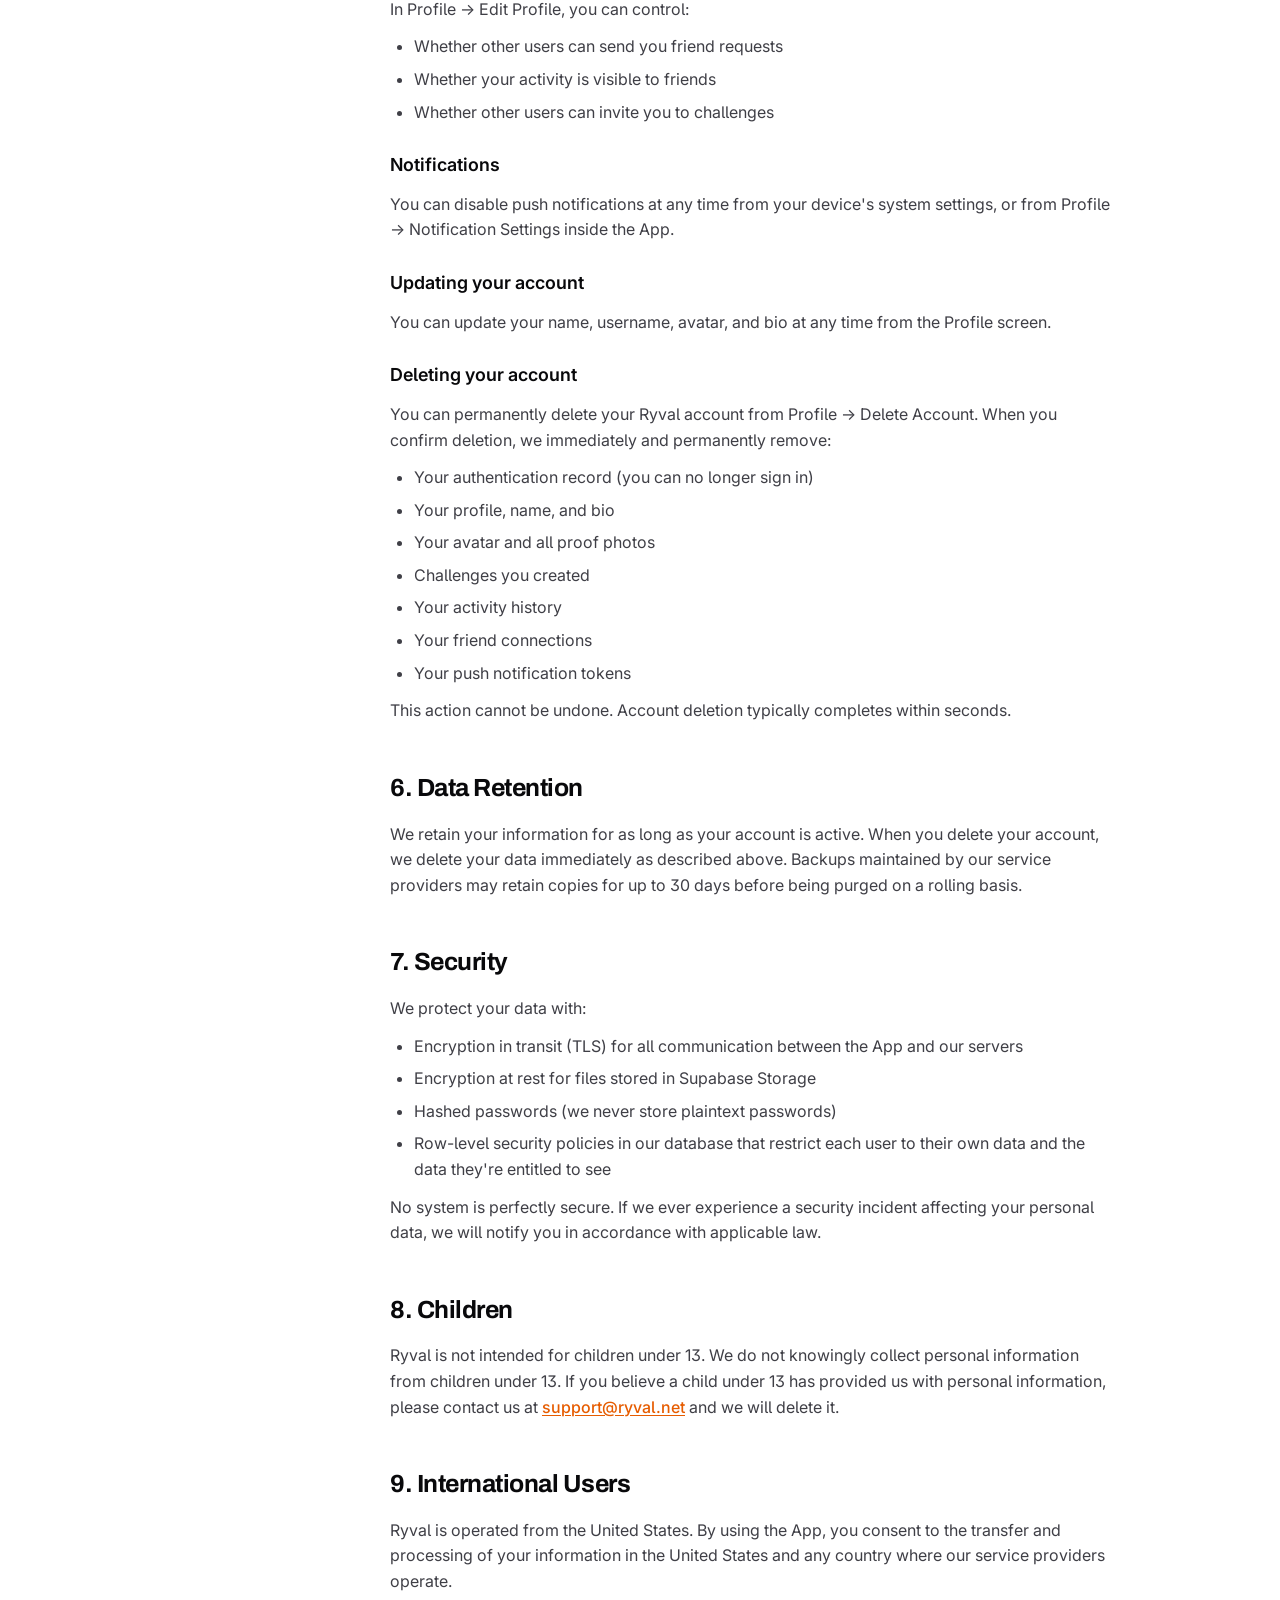
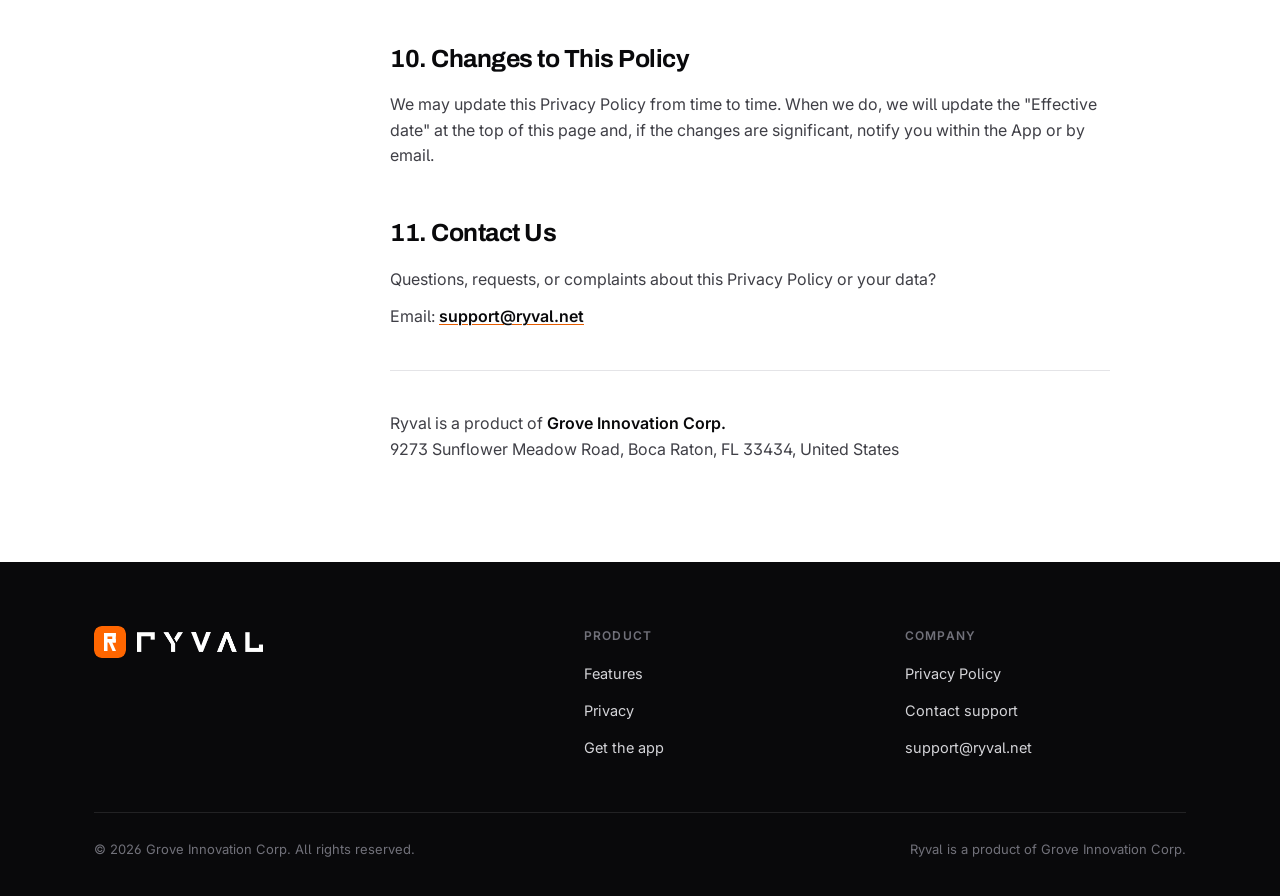
==== commit 4e6d1570: "Remove company address block from home and privacy footers (fixes #5) The address remains in the pri" ====
--- a/privacy/index.html
+++ b/privacy/index.html
@@ -260,7 +260,7 @@
           <hr />
           <p>
             Ryval is a product of <strong>Grove Innovation Corp.</strong><br />
-            [address removed], [address removed], United States
+            9273 Sunflower Meadow Road, Boca Raton, FL 33434, United States
           </p>
         </div>
       </div>
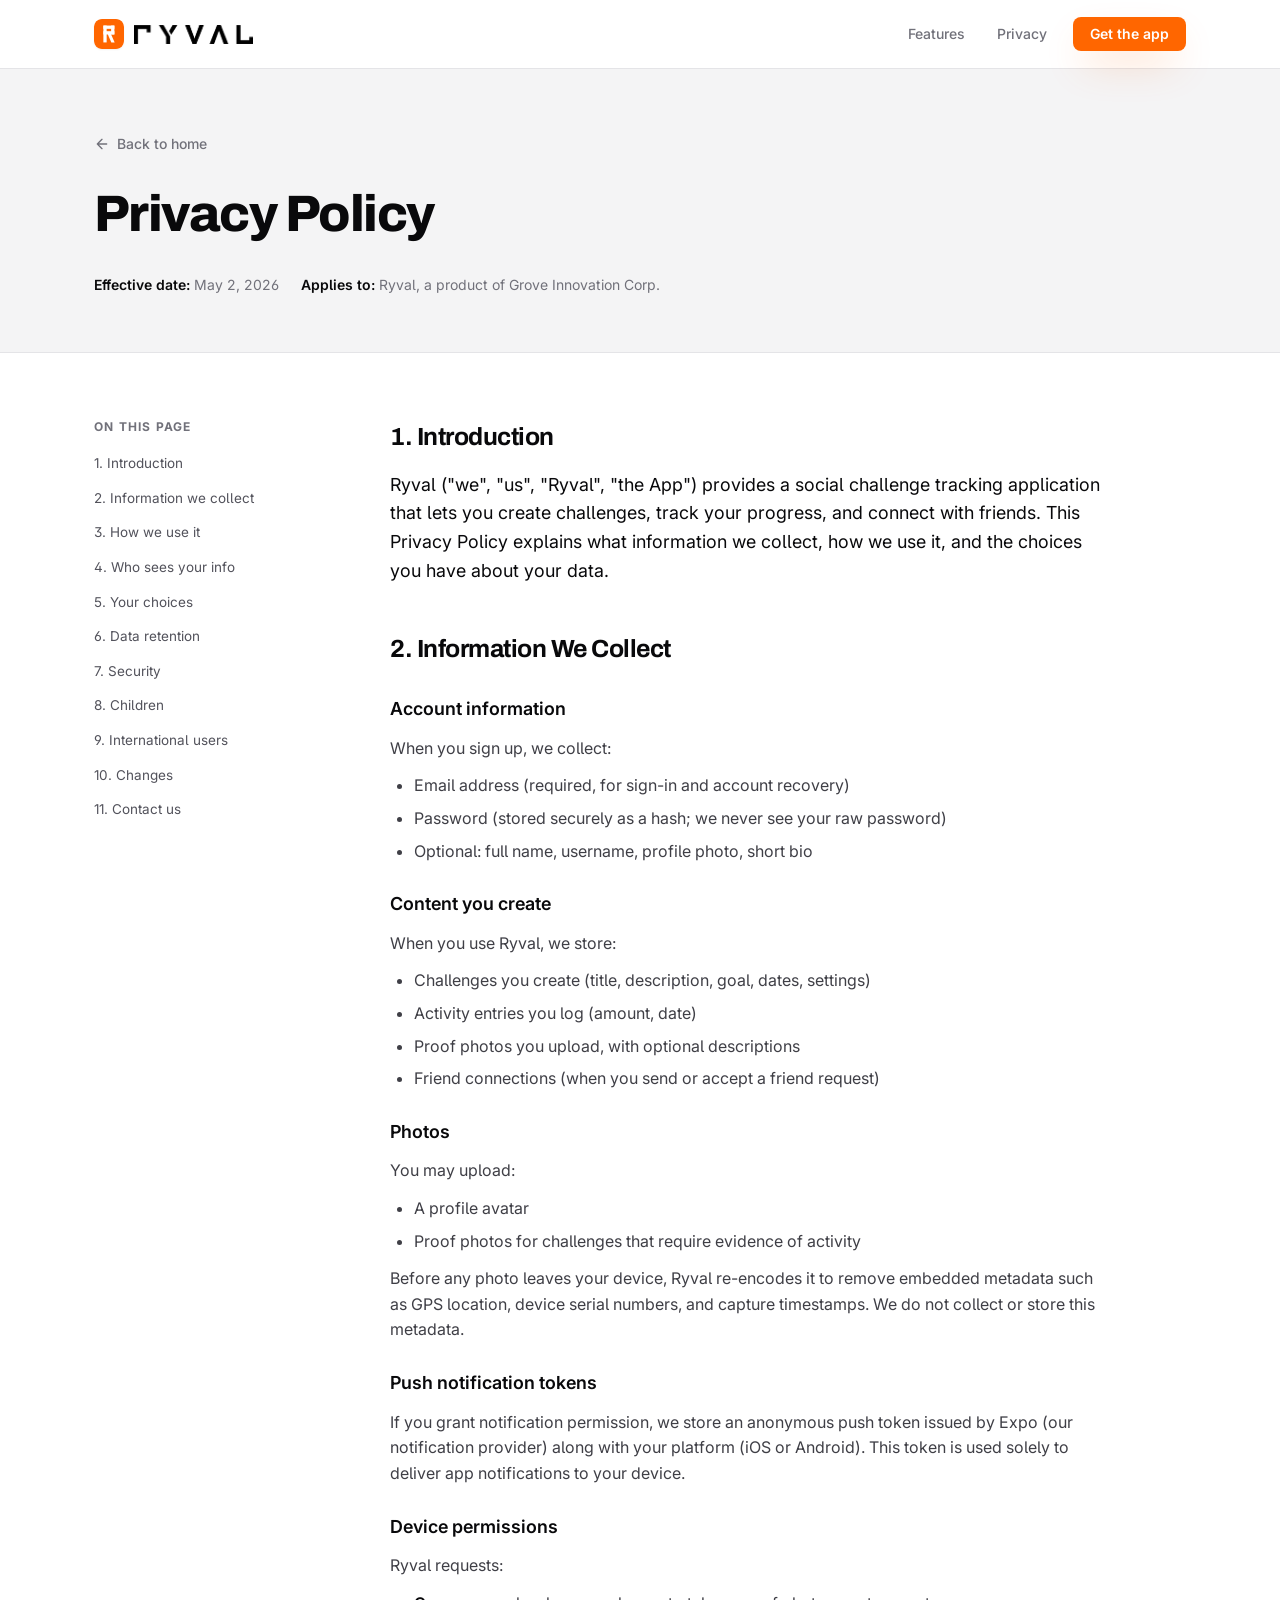
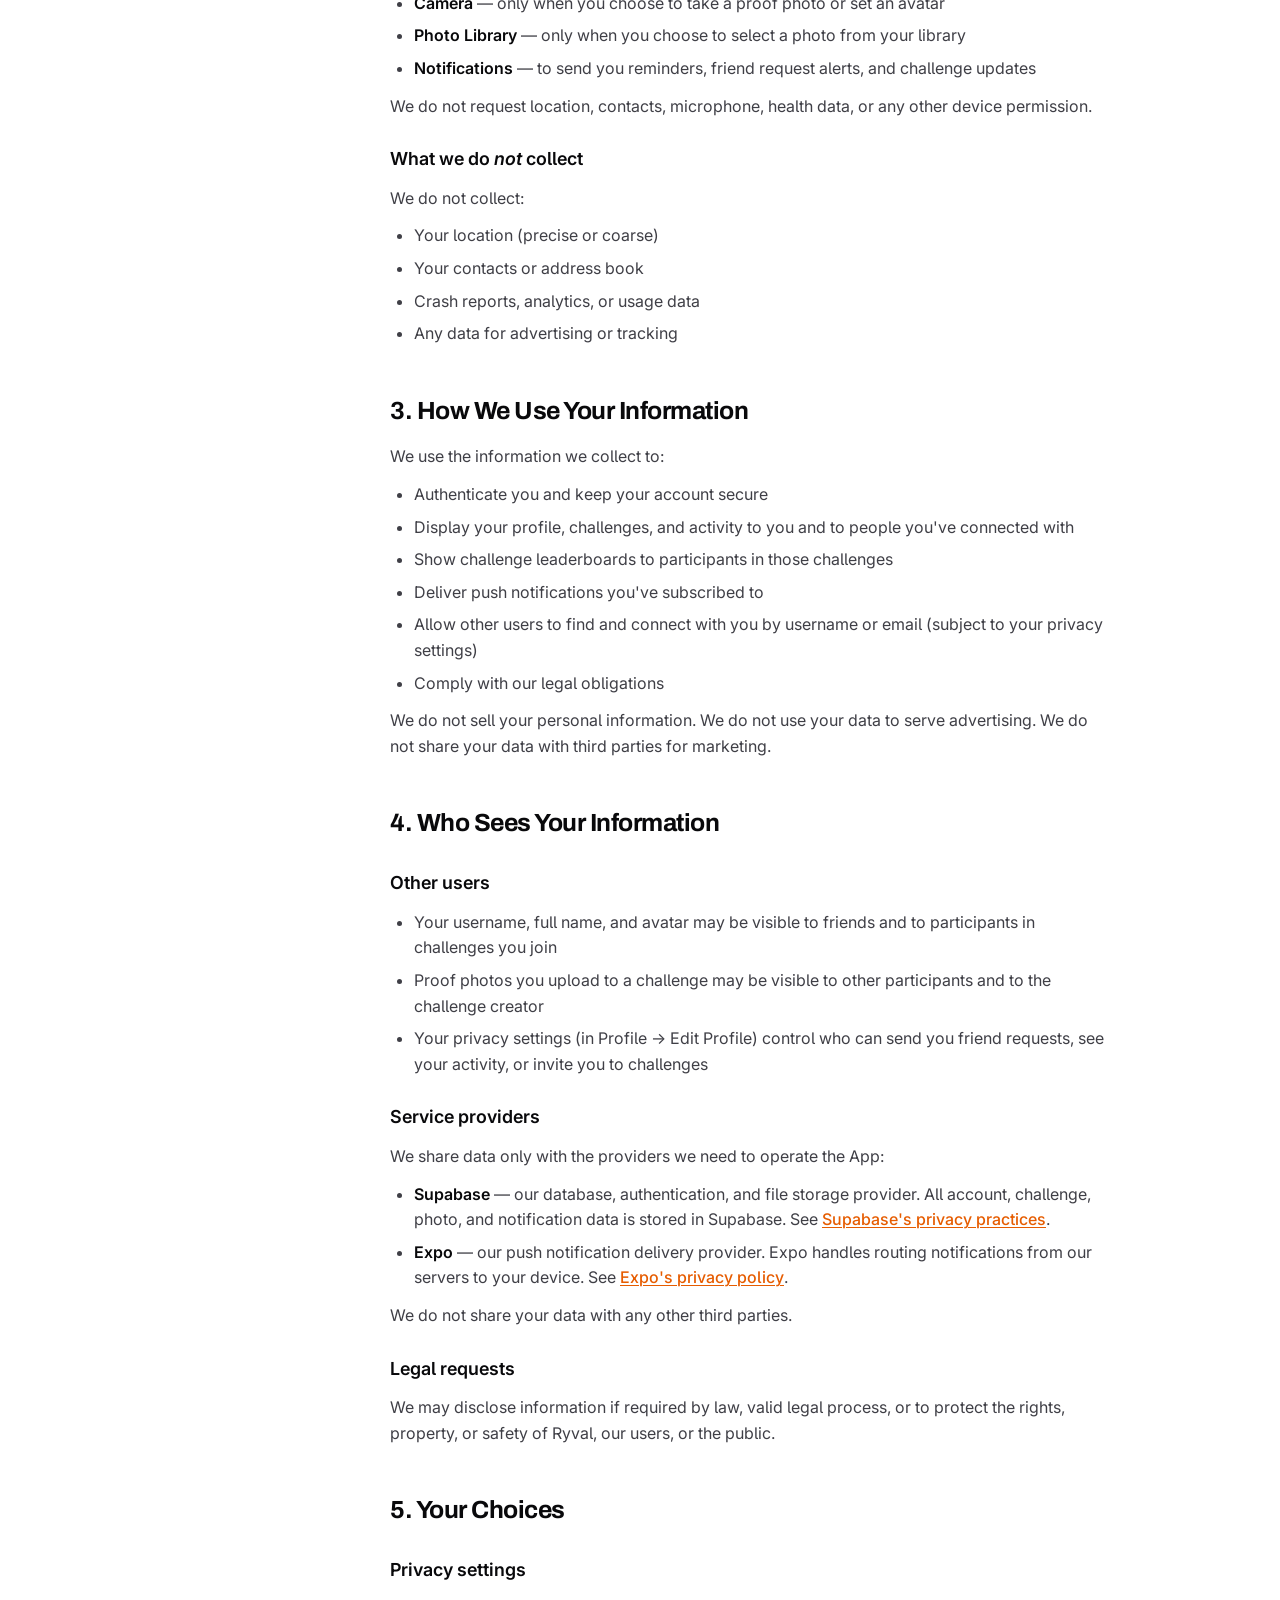
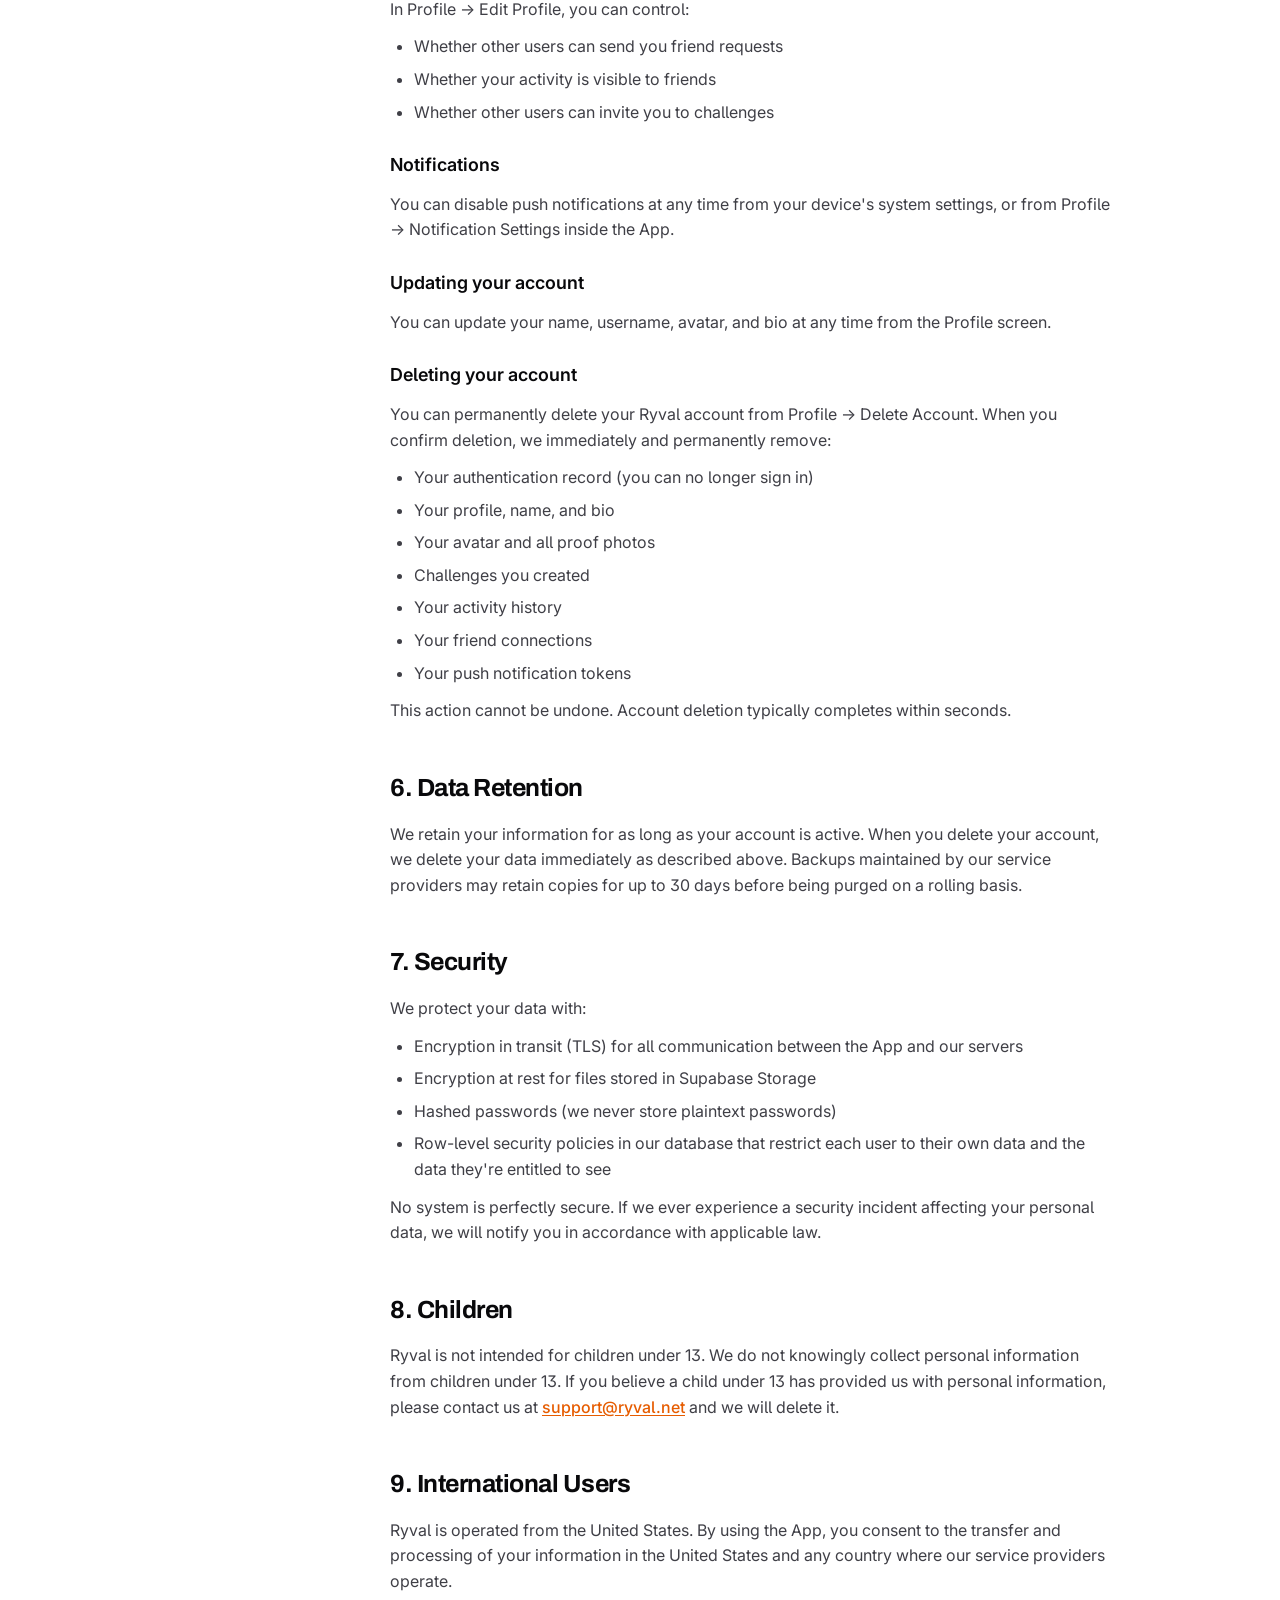
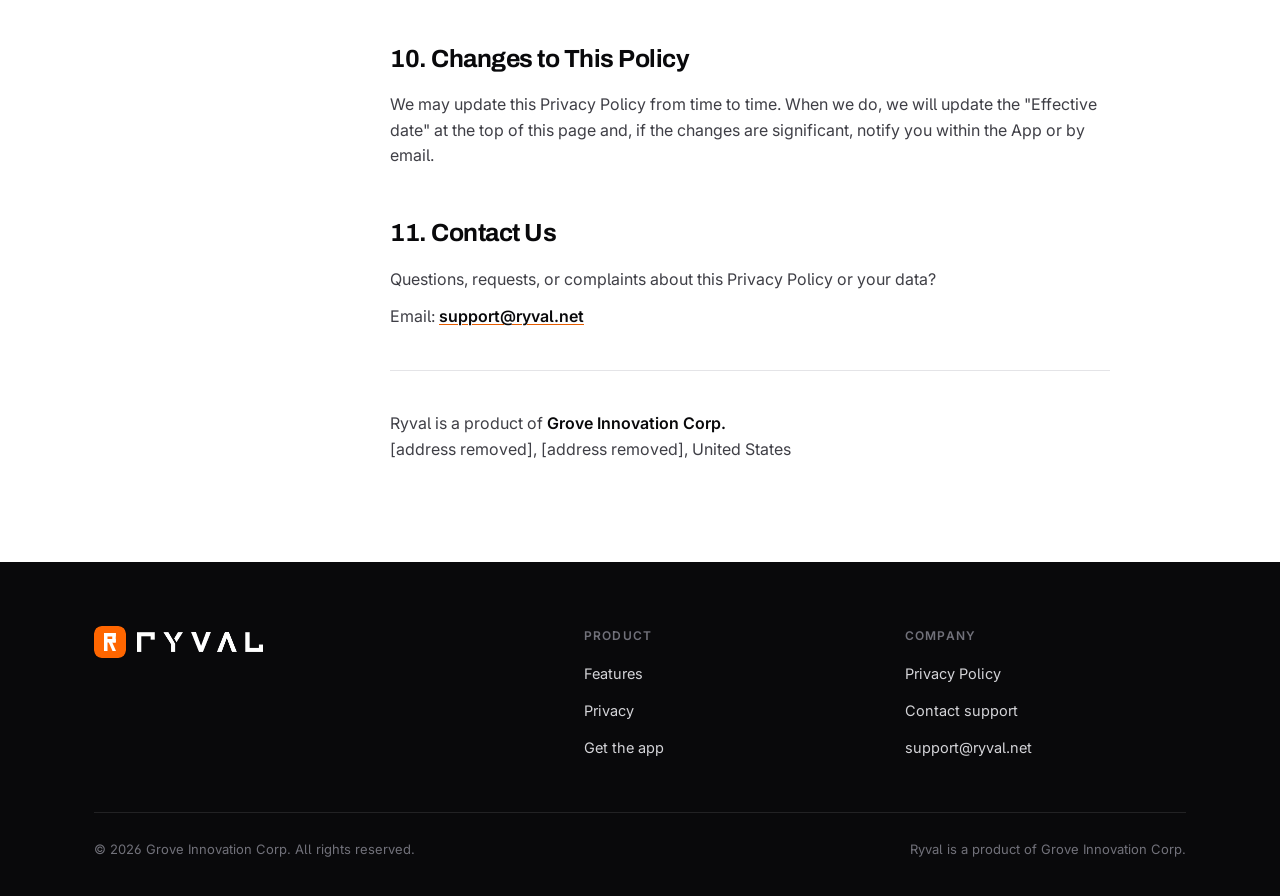
==== commit be0ef38d: "Merge pull request #7 from ryvalapp/fix/home-page-issues Remove company address block from home and " ====
--- a/privacy/index.html
+++ b/privacy/index.html
@@ -260,7 +260,7 @@
           <hr />
           <p>
             Ryval is a product of <strong>Grove Innovation Corp.</strong><br />
-            9273 Sunflower Meadow Road, Boca Raton, FL 33434, United States
+            [address removed], [address removed], United States
           </p>
         </div>
       </div>
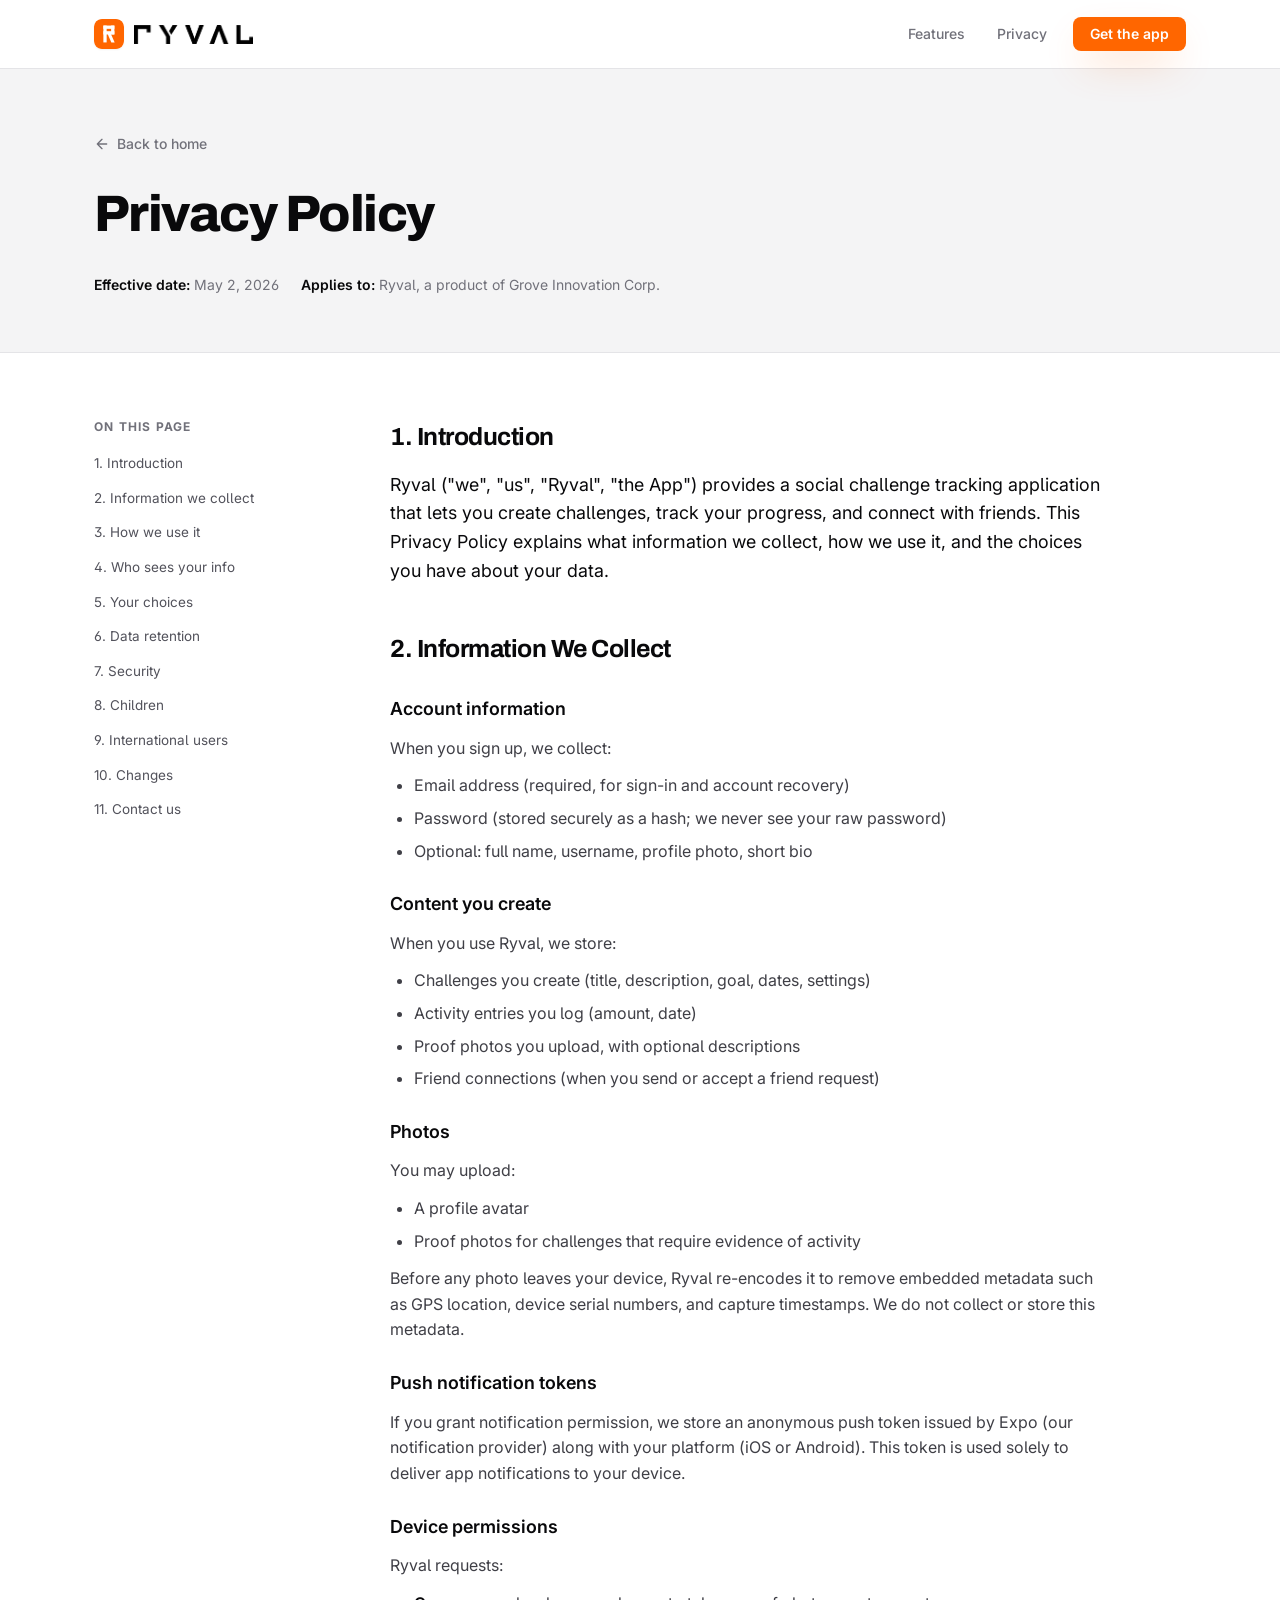
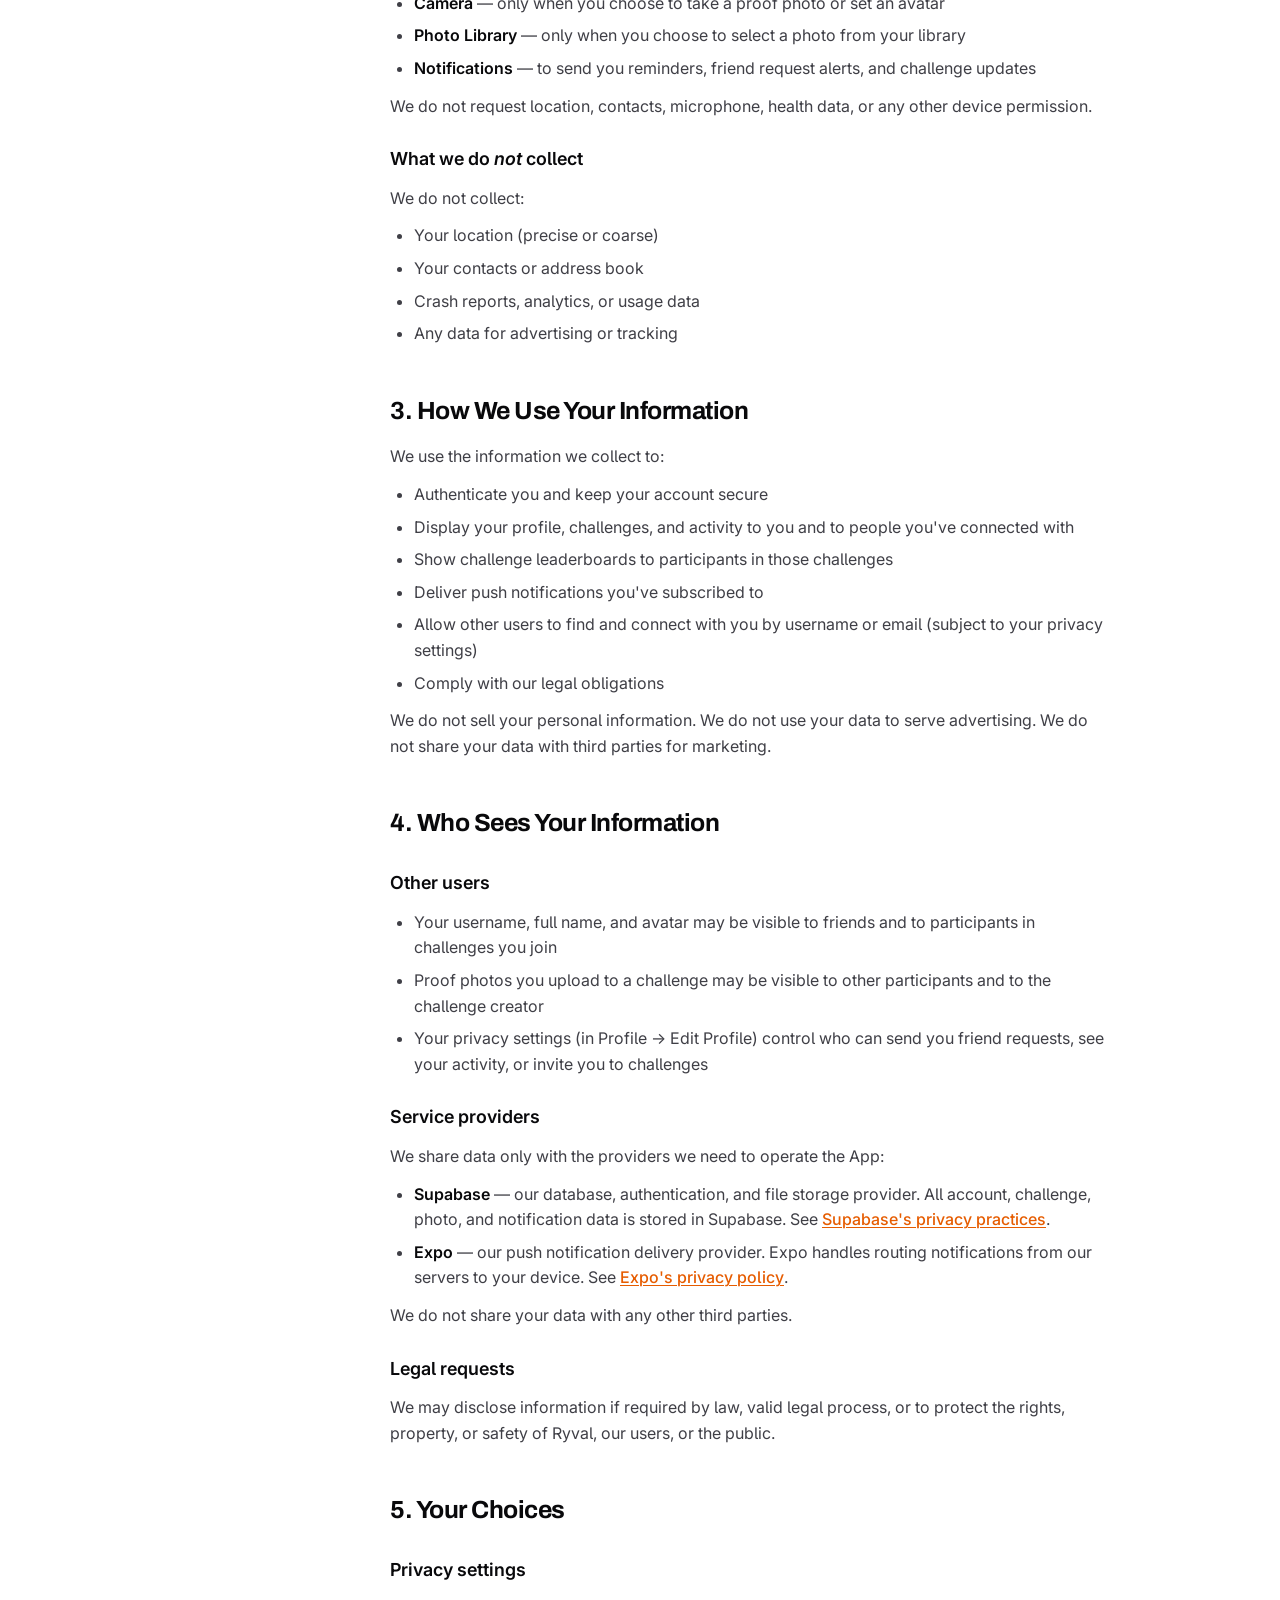
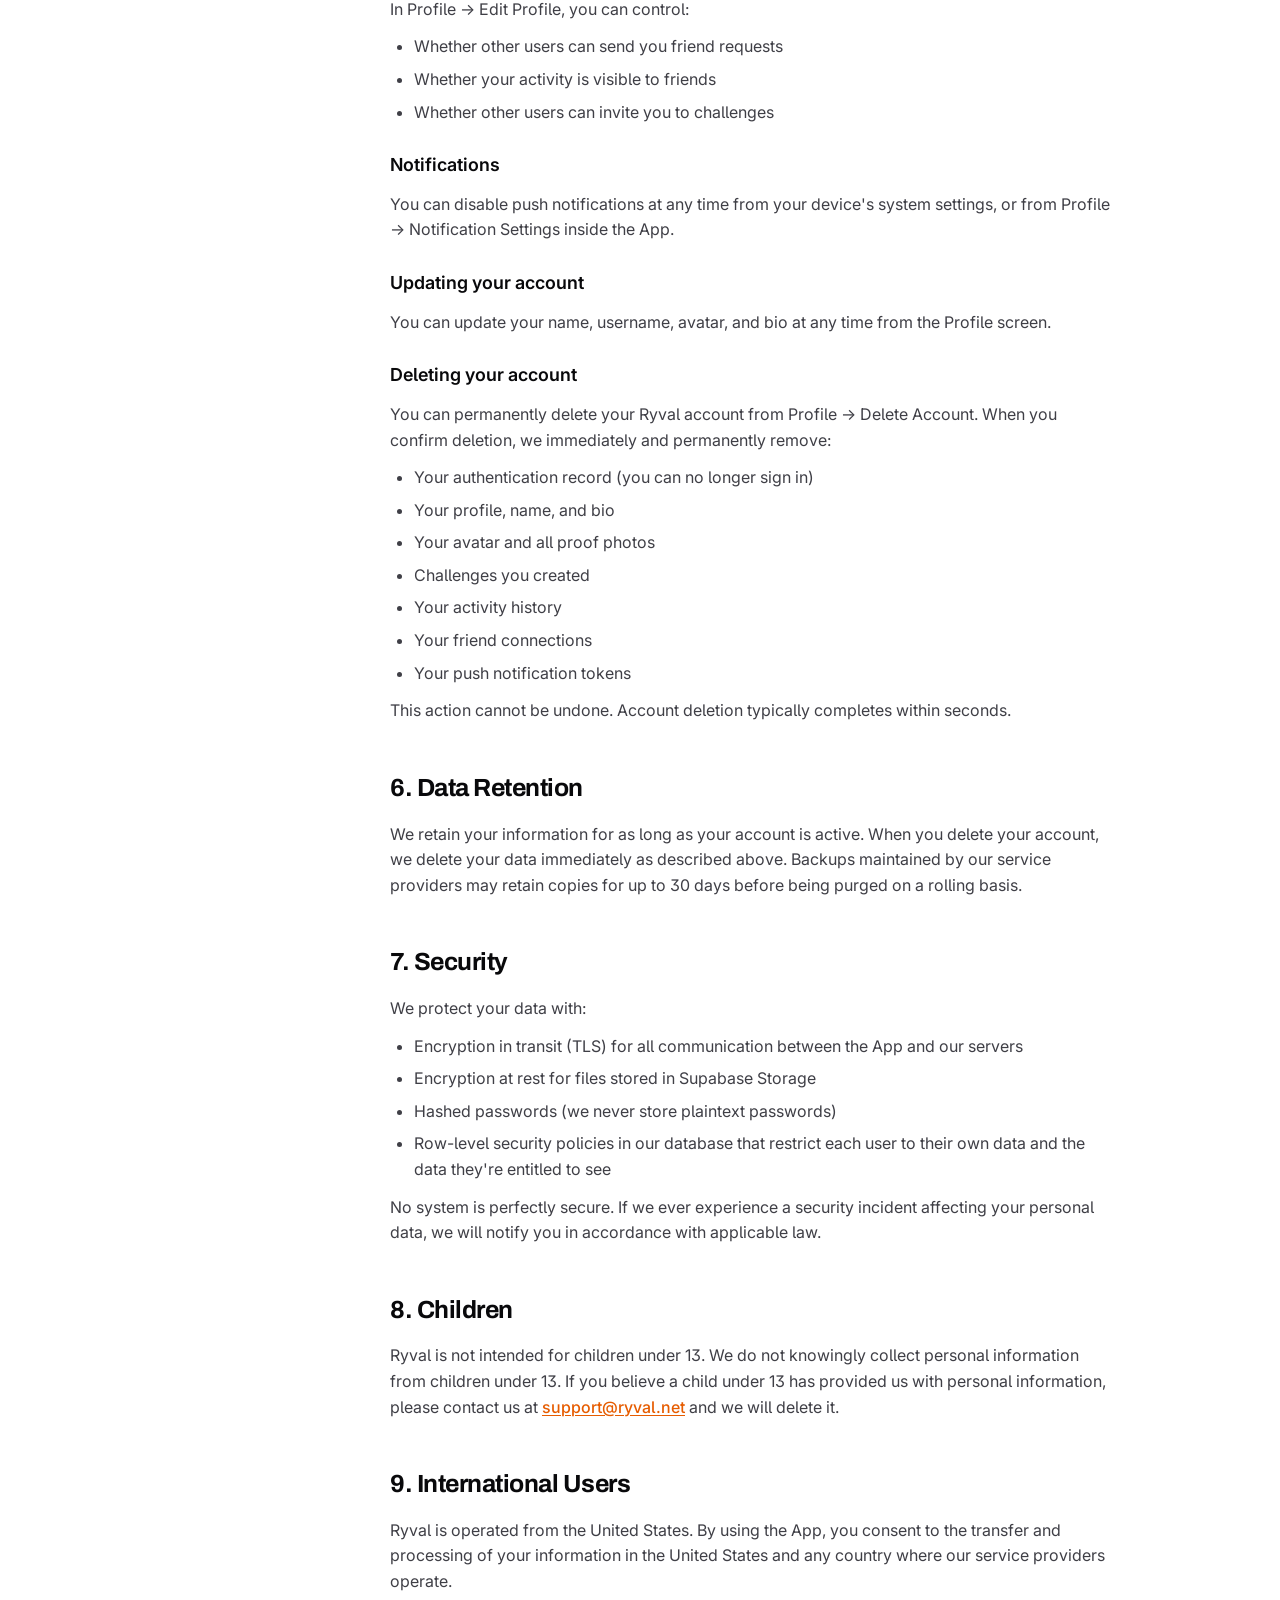
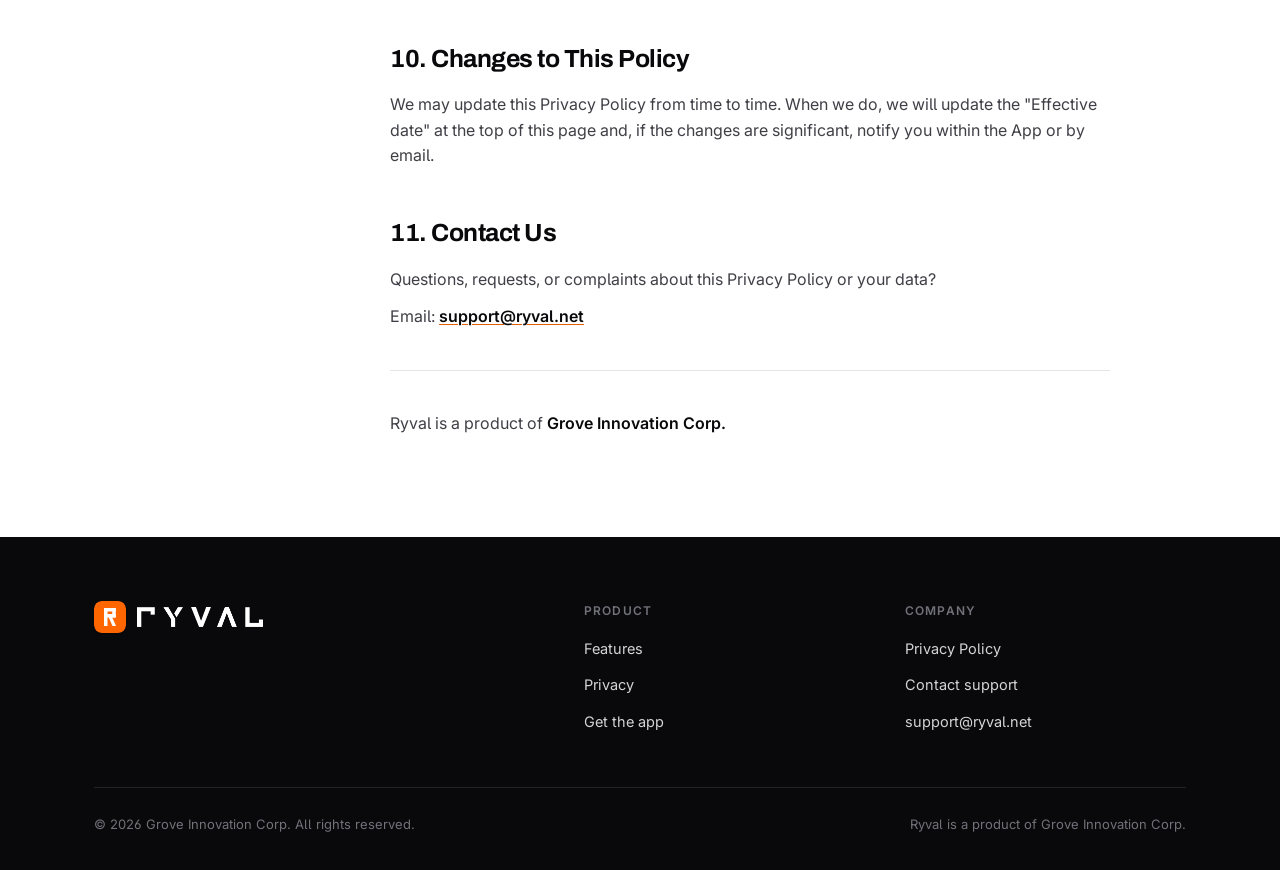
==== commit b3229e8c: "Hotfix: remove company address from privacy policy Co-Authored-By: Claude Sonnet 5.5 <noreply@anthro" ====
--- a/privacy/index.html
+++ b/privacy/index.html
@@ -259,8 +259,7 @@
           </p>
           <hr />
           <p>
-            Ryval is a product of <strong>Grove Innovation Corp.</strong><br />
-            [address removed], [address removed], United States
+            Ryval is a product of <strong>Grove Innovation Corp.</strong>
           </p>
         </div>
       </div>
